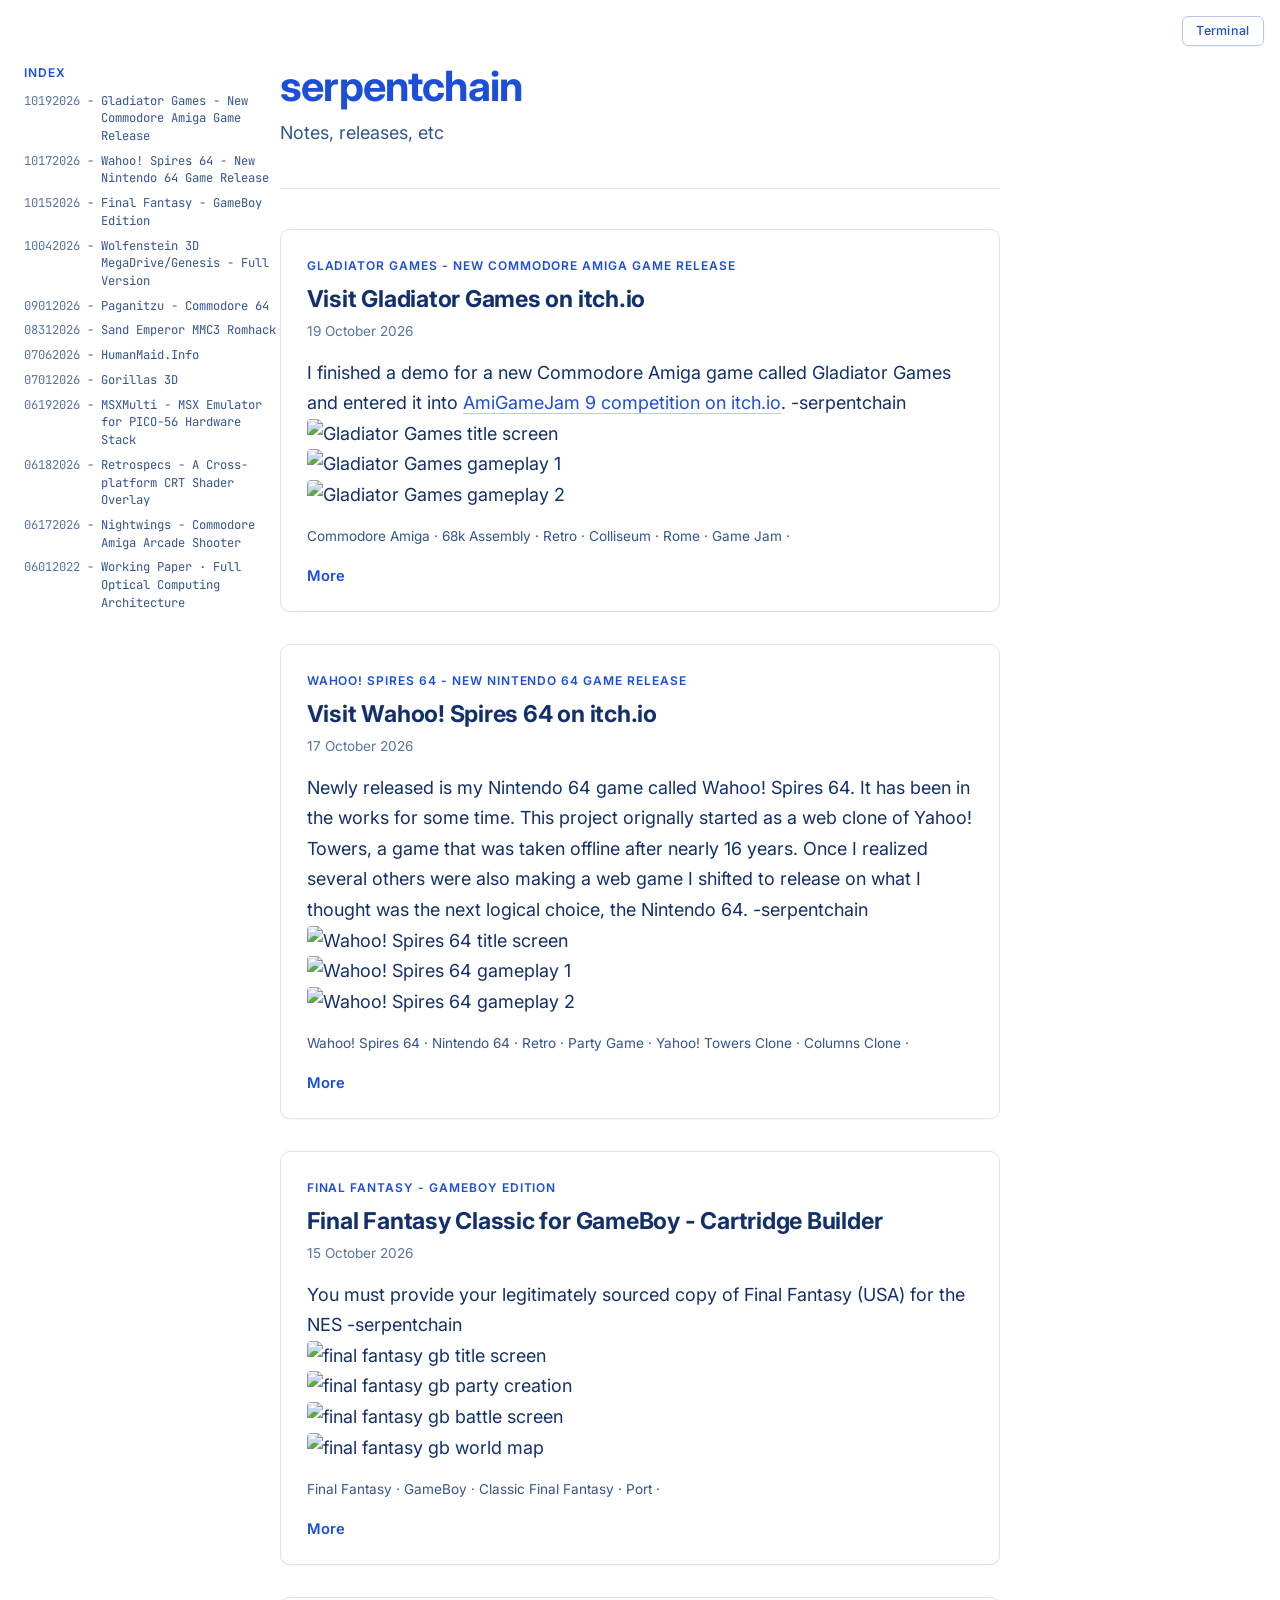
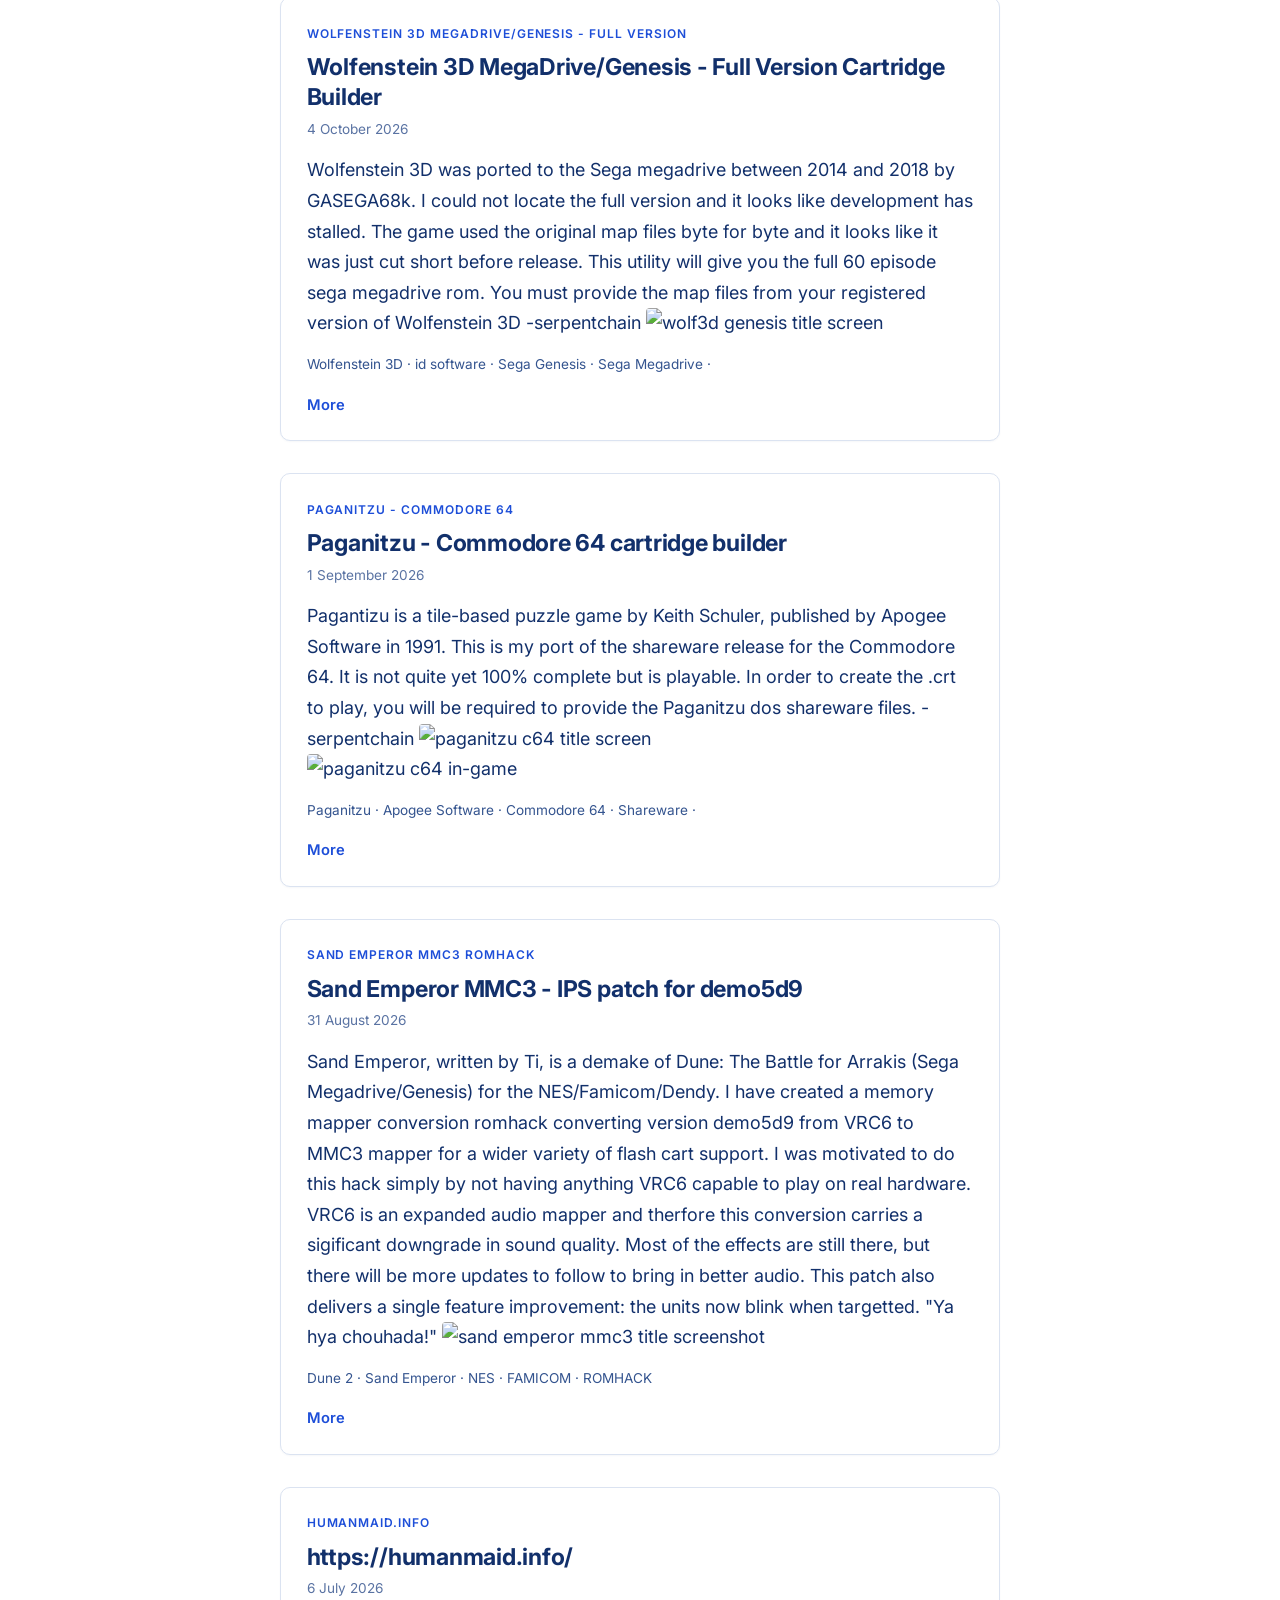
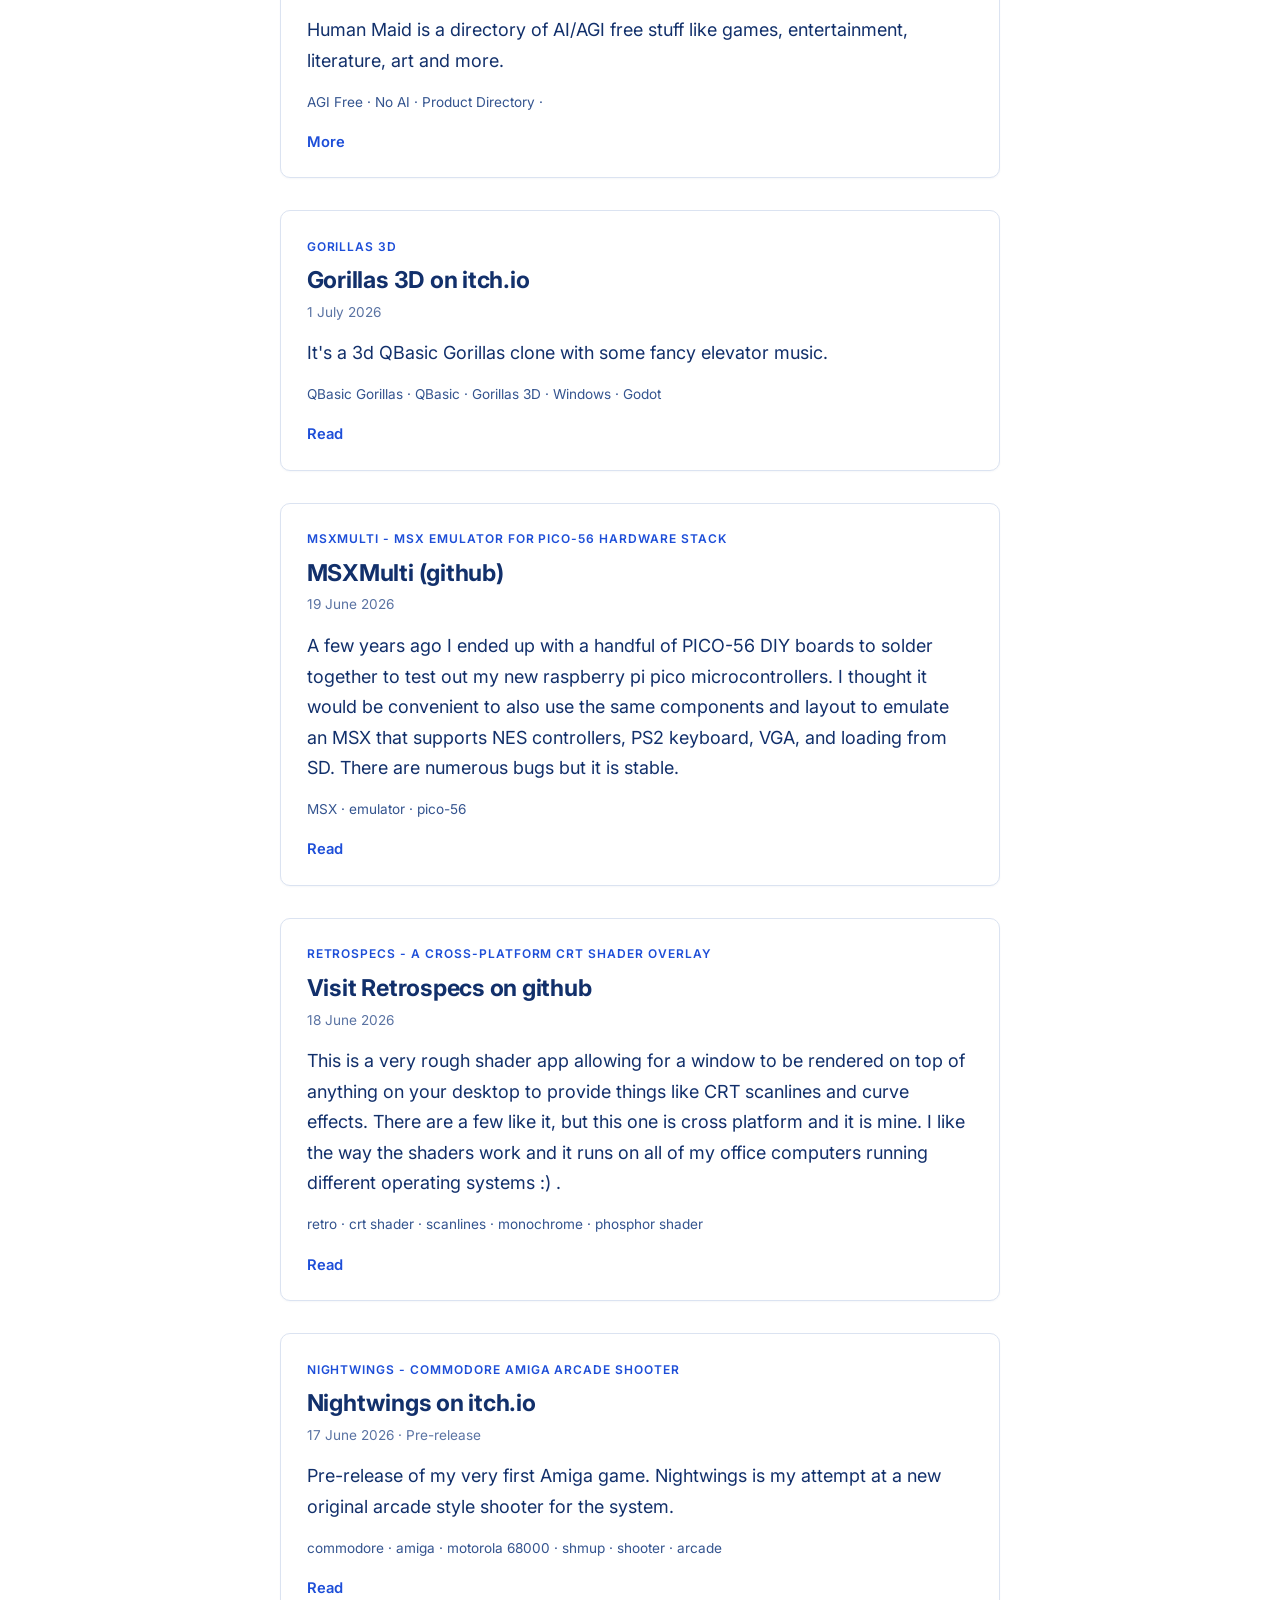
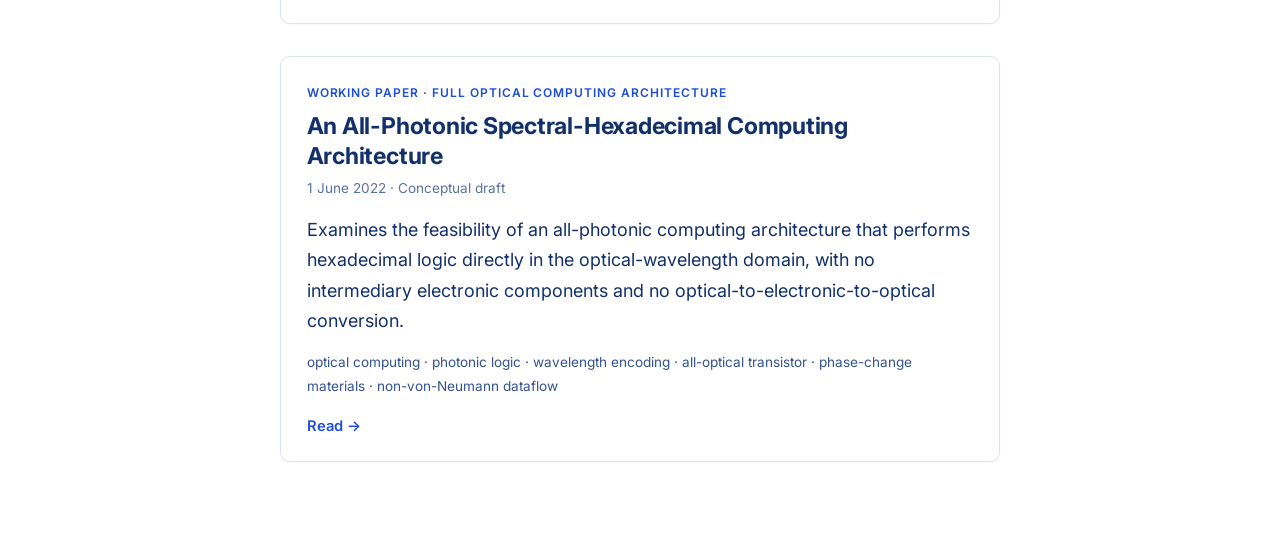
==== index.html @ ebe4ad36 "update css" ====
<!DOCTYPE html>
<html lang="en">

<head>
  <meta charset="utf-8" />
  <meta name="viewport" content="width=device-width, initial-scale=1" />
  <title>serpentchain — Adam Androulidakis</title>
  <meta name="description" content="Notes by Adam Androulidakis." />
  <link rel="preconnect" href="https://fonts.googleapis.com" />
  <link rel="preconnect" href="https://fonts.gstatic.com" crossorigin />
  <link
    href="https://fonts.googleapis.com/css2?family=VT323&family=Orbitron:wght@500;700;800&family=Inter:wght@400;500&family=JetBrains+Mono:wght@400;500&display=swap"
    rel="stylesheet" />
  <link rel="stylesheet" href="assets/base.css" />
  <link id="theme-style" rel="stylesheet" href="assets/simple.css" />
  <script>
    // Runs in <head> so a saved theme is in place before the page first paints.
    (function () {
      // The order the theme button cycles through; the first one is the default
      var THEMES = [
        { id: "simple", name: "Simple&Clean" },
        { id: "terminal", name: "Terminal" },
        { id: "cyberpunk", name: "Cyberpunk" },
        { id: "astronomy", name: "Astronomy" }
      ];
      var link = document.getElementById("theme-style");
      var current = 0;

      try {
        var saved = localStorage.getItem("site-theme");
        for (var i = 0; i < THEMES.length; i++) {
          if (THEMES[i].id === saved) current = i;
        }
      } catch (e) {}

      function apply(i) {
        var href = "assets/" + THEMES[i].id + ".css";
        current = i;
        if (link.getAttribute("href") !== href) link.setAttribute("href", href);
      }

      apply(current);

      document.addEventListener("DOMContentLoaded", function () {
        var btn = document.getElementById("theme-toggle");

        // The button names the theme it switches to
        function label() {
          var next = THEMES[(current + 1) % THEMES.length];
          btn.textContent = next.name;
          btn.setAttribute("aria-label", "Switch to " + next.name + " theme");
        }

        label();
        btn.addEventListener("click", function () {
          apply((current + 1) % THEMES.length);
          label();
          // Only saved on an explicit choice, so a change of default reaches everyone else
          try { localStorage.setItem("site-theme", THEMES[current].id); } catch (e) {}
        });
      });
    })();
  </script>
</head>

<body>
  <button id="theme-toggle" class="theme-toggle" type="button" aria-label="Switch to Terminal theme">Terminal</button>
  <button id="to-top" class="to-top" type="button" aria-label="Back to top" hidden>top</button>
  <main class="sheet">
    
    <!-- ===== Site header ===== -->
    <header class="site-header">
      <h1 class="site-title">serpentchain</h1>
      <p class="site-tagline">Notes, releases, etc</p>
    </header>

    <hr />


    <nav class="post-index" aria-label="Post index">
      <p class="post-index-title">Index</p>
      <ol id="post-index-list" class="post-index-list"></ol>
    </nav>

    <section class="posts">

 <article class="post">
        <p class="eyebrow">Gladiator Games - New Commodore Amiga Game Release</p>
        <h2 class="post-title">
          <a href="https://serpentchain.itch.io/gladiatorgames">Visit Gladiator Games on itch.io</a>
        </h2>
        <p class="post-meta">19 October 2026</p>
        <p class="post-summary">
	
         I finished a demo for a new Commodore Amiga game called Gladiator Games and entered it into <a href="https://itch.io/jam/amigamejam/entries">AmiGameJam 9 competition on itch.io</a>. 
		 -serpentchain 
	      </br>
        <img src="https://img.itch.zone/aW1hZ2UvNTE5MzQ4Ni8zMTEwOTE0OS5wbmc=/794x1000/tIY9rO.png" alt="Gladiator Games title screen" /> </br>
		<img src="https://img.itch.zone/aW1hZ2UvNTE5MzQ4Ni8zMTEwNzk5MC5wbmc=/794x1000/k%2BliIk.png" alt="Gladiator Games gameplay 1" /> </br> 
		<img src="https://img.itch.zone/aW1hZ2UvNTE5MzQ4Ni8zMTEwNzk4OS5wbmc=/794x1000/Opvlfj.png" alt="Gladiator Games gameplay 2" />  </br> 
        <p class="post-tags">
          Commodore Amiga · 68k Assembly · Retro · Colliseum · Rome · Game Jam ·    
        </p>
        <p class="post-readmore"><a href="https://serpentchain.itch.io/gladiatorgames">More</a></p>
      </article>
		
 <article class="post">
        <p class="eyebrow">Wahoo! Spires 64 - New Nintendo 64 Game Release</p>
        <h2 class="post-title">
          <a href="https://serpentchain.itch.io/wahoospires64">Visit Wahoo! Spires 64 on itch.io</a>
        </h2>
        <p class="post-meta">17 October 2026</p>
        <p class="post-summary">
	
         Newly released is my Nintendo 64 game called Wahoo! Spires 64. It has been in the works for some time. 
		 This project orignally started as a web clone of Yahoo! Towers, a game that was taken offline after nearly 16 years.  
		 Once I realized several others were also making a web game I shifted to release on what I thought was the next 
		 logical choice, the Nintendo 64. -serpentchain 
	      </br>
        <img src="https://img.itch.zone/aW1hZ2UvNTE2NjIxMy8zMDk2MjIwNy5wbmc=/347x500/pKbOeh.png" alt="Wahoo! Spires 64 title screen" /> </br>
		<img src="https://img.itch.zone/aW1hZ2UvNTE2NjIxMy8zMDk2MjE1OS5wbmc=/347x500/FDpICs.png" alt="Wahoo! Spires 64 gameplay 1" /> </br> 
		<img src="https://img.itch.zone/aW1hZ2UvNTE2NjIxMy8zMDk2MjE3NS5wbmc=/347x500/D2Bvzl.png" alt="Wahoo! Spires 64 gameplay 2" />  </br> 
        <p class="post-tags">
          Wahoo! Spires 64 · Nintendo 64 · Retro · Party Game · Yahoo! Towers Clone · Columns Clone ·    
        </p>
        <p class="post-readmore"><a href="https://serpentchain.itch.io/wahoospires64">More</a></p>
      </article>
		

 <article class="post">
        <p class="eyebrow">Final Fantasy - GameBoy Edition</p>
        <h2 class="post-title">
          <a href="https://serpentchain.itch.io/ffgb">Final Fantasy Classic for GameBoy - Cartridge Builder</a>
        </h2>
        <p class="post-meta">15 October 2026</p>
        <p class="post-summary">
	
         You must provide your legitimately sourced copy of Final Fantasy (USA) for the NES -serpentchain 
	      </br>
        <img src="https://img.itch.zone/aW1hZ2UvNTE2Mjg1OC8zMDkxMjU5NS5qcGc=/347x500/v7yPiZ.jpg" alt="final fantasy gb title screen" /> </br>
	<img src="https://img.itch.zone/aW1hZ2UvNTE2Mjg1OC8zMDkxMjYwMC5qcGc=/347x500/h93Hrg.jpg" alt="final fantasy gb party creation" /> </br> 
	<img src="https://img.itch.zone/aW1hZ2UvNTE2Mjg1OC8zMDkxMjYwNy5qcGc=/347x500/keivws.jpg" alt="final fantasy gb battle screen" />  </br> 
	<img src="https://img.itch.zone/aW1hZ2UvNTE2Mjg1OC8zMDkxMjYxMC5qcGc=/347x500/qG9ROu.jpg" alt="final fantasy gb world map" /> </br>
        <p class="post-tags">
          Final Fantasy · GameBoy · Classic Final Fantasy · Port ·     
        </p>
        <p class="post-readmore"><a href="https://serpentchain.itch.io/ffgb">More</a></p>
      </article>


 <article class="post">
        <p class="eyebrow">Wolfenstein 3D MegaDrive/Genesis - Full Version</p>
        <h2 class="post-title">
          <a href="https://serpentchain.io/gen/wolf3dgenfull.exe">Wolfenstein 3D MegaDrive/Genesis - Full Version Cartridge Builder</a>
        </h2>
        <p class="post-meta">4 October 2026</p>
        <p class="post-summary">
          Wolfenstein 3D was ported to the Sega megadrive between 2014 and 2018 by GASEGA68k. I could not locate the full version 
          and it looks like development has stalled. The game used the original map files byte for byte and it looks like it was just 
          cut short before release. This utility will give you the full 60 episode sega megadrive rom. You must provide the map files from
          your registered version of Wolfenstein 3D -serpentchain
        <img src="https://serpentchain.io/gen/wolf3dgen.jpg" alt="wolf3d genesis title screen" /> </br>
        <p class="post-tags">
          Wolfenstein 3D · id software · Sega Genesis · Sega Megadrive ·     
        </p>
        <p class="post-readmore"><a href="">More</a></p>
      </article>

      
 <article class="post">
        <p class="eyebrow">Paganitzu - Commodore 64</p>
        <h2 class="post-title">
          <a href="https://serpentchain.io/c64/PaganitzuCartridgeBuilder.exe">Paganitzu - Commodore 64 cartridge builder</a>
        </h2>
        <p class="post-meta">1 September 2026</p>
        <p class="post-summary">
          Pagantizu is a tile-based puzzle game by Keith Schuler, published by Apogee Software in 1991. This is my port
          of the shareware release for the Commodore 64. It is not quite yet 100% complete but is playable. In order
          to create the .crt to play, you will be required to provide the Paganitzu dos shareware files. -serpentchain
        <img src="https://serpentchain.io/c64/paga1.png" alt="paganitzu c64 title screen" /> </br>
        <img src="https://serpentchain.io/c64/paga2.png" alt="paganitzu c64 in-game" />
        <p class="post-tags">
          Paganitzu · Apogee Software · Commodore 64 · Shareware ·    
        </p>
        <p class="post-readmore"><a href="">More</a></p>
      </article>

      
      <article class="post">
        <p class="eyebrow">Sand Emperor MMC3 Romhack</p>
        <h2 class="post-title">
          <a href="https://serpentchain.io/nes/sand_emperor_mmc3.ips">Sand Emperor MMC3 - IPS patch for demo5d9</a>
        </h2>
        <p class="post-meta">31 August 2026</p>
        <p class="post-summary">
          Sand Emperor, written by Ti, is a demake of Dune: The Battle for Arrakis (Sega Megadrive/Genesis) for the
          NES/Famicom/Dendy. I have created a memory mapper conversion romhack converting version demo5d9 from VRC6 to
          MMC3 mapper for a wider variety of flash cart support. I was motivated to do this hack simply by not having anything 
          VRC6 capable to play on real hardware. VRC6 is an expanded audio mapper and therfore this conversion carries a 
          sigificant downgrade in sound quality. Most of the effects are still there, but there will be more
          updates to follow to bring in better audio.
          This patch also delivers a single feature improvement: the units now blink when targetted.

          "Ya hya chouhada!"
          
          <img src="https://serpentchain.io/nes/semmc3.png" alt="sand emperor mmc3 title screenshot" />
        <p class="post-tags">
          Dune 2 · Sand Emperor · NES · FAMICOM · ROMHACK   
        </p>
        <p class="post-readmore"><a href="">More</a></p>
      </article>

      <article class="post">
        <p class="eyebrow">HumanMaid.Info</p>
        <h2 class="post-title">
          <a href="https://humanmaid.info/">https://humanmaid.info/</a>
        </h2>
        <p class="post-meta">6 July 2026</p>
        <p class="post-summary">
          Human Maid is a directory of AI/AGI free stuff like games, entertainment, literature, art and more.
        </p>
        <p class="post-tags">
          AGI Free · No AI · Product Directory · 
        </p>
        <p class="post-readmore"><a href="https://humanmaid.info/">More</a></p>
      </article>


      
      <article class="post">
        <p class="eyebrow">Gorillas 3D</p>
        <h2 class="post-title">
          <a href="https://serpentchain.itch.io/gorillas3d">Gorillas 3D on itch.io</a>
        </h2>
        <p class="post-meta">1 July 2026</p>
        <p class="post-summary">
          It's a 3d QBasic Gorillas clone with some fancy elevator music.
        </p>
        <p class="post-tags">
          QBasic Gorillas · QBasic · Gorillas 3D · Windows · Godot
        </p>
        <p class="post-readmore"><a href="https://serpentchain.itch.io/gorillas3d">Read</a></p>
      </article>

       <article class="post">
        <p class="eyebrow">MSXMulti - MSX Emulator for PICO-56 Hardware Stack</p>
        <h2 class="post-title">
          <a href="https://github.com/adsorptionenthalpy/MSXMulti">MSXMulti (github)</a>
        </h2>
        <p class="post-meta">19 June 2026</p>
        <p class="post-summary">
          A few years ago I ended up with a handful of PICO-56 DIY boards to solder together to test out my 
          new raspberry pi pico microcontrollers. I thought it would be convenient to also use the same components and layout 
          to emulate an MSX that supports NES controllers, PS2 keyboard, VGA, and loading from SD. There are numerous bugs
          but it is stable.
        </p>
        <p class="post-tags">
          MSX · emulator · pico-56
        </p>
        <p class="post-readmore"><a href="https://github.com/adsorptionenthalpy/MSXMulti">Read</a></p>
      </article>

      <article class="post">
        <p class="eyebrow">Retrospecs - A Cross-platform CRT Shader Overlay</p>
        <h2 class="post-title">
          <a href="https://github.com/adsorptionenthalpy/retrospecs/releases">Visit Retrospecs on github</a>
        </h2>
        <p class="post-meta">18 June 2026</p>
        <p class="post-summary">
          This is a very rough shader app allowing for a window to be rendered on top
          of anything on your desktop to provide things like CRT scanlines and curve effects.
          There are a few like it, but this one is cross platform and it is mine. I like the way 
          the shaders work and it runs on all of my office computers running different operating systems :) .
        </p>
        <p class="post-tags">
          retro · crt shader · scanlines
          · monochrome · phosphor shader
        </p>
        <p class="post-readmore"><a href="https://github.com/adsorptionenthalpy/retrospecs/releases">Read</a></p>
      </article>

      <article class="post">
        <p class="eyebrow">Nightwings - Commodore Amiga Arcade Shooter </p>
        <h2 class="post-title">
          <a href="https://serpentchain.itch.io/nightwings">Nightwings on itch.io</a>
        </h2>
        <p class="post-meta">17 June 2026 · Pre-release</p>
        <p class="post-summary">
          Pre-release of my very first Amiga game. Nightwings is my attempt at a new original arcade style shooter for the system. 
          
        </p>
        <p class="post-tags">
          commodore · amiga · motorola 68000 · shmup
          · shooter · arcade
        </p>
        <p class="post-readmore"><a href="https://amigasm.com/#games">Read</a></p>
      </article>

      <!-- Post: research paper -->
      <article class="post">
        <p class="eyebrow">Working Paper · Full Optical Computing Architecture</p>
        <h2 class="post-title">
          <a href="pshc.html">An All-Photonic Spectral-Hexadecimal Computing Architecture</a>
        </h2>
        <p class="post-meta">1 June 2022 · Conceptual draft</p>
        <p class="post-summary">
          Examines the feasibility of an all-photonic computing architecture that performs
          hexadecimal logic directly in the optical-wavelength domain, with no intermediary
          electronic components and no optical-to-electronic-to-optical conversion.
        </p>
        <p class="post-tags">
          optical computing · photonic logic · wavelength encoding · all-optical transistor
          · phase-change materials · non-von-Neumann dataflow
        </p>
        <p class="post-readmore"><a href="pshc.html">Read →</a></p>
      </article>

    </section>

  </main>

  <script>
    (function () {
      var MONTHS = ["january", "february", "march", "april", "may", "june", "july",
        "august", "september", "october", "november", "december"];
      var list = document.getElementById("post-index-list");
      var posts = document.querySelectorAll(".posts .post");

      function clean(text) {
        return text.replace(/\s+/g, " ").trim();
      }

      function pad(n) {
        return (n < 10 ? "0" : "") + n;
      }

      function toMMDDYYYY(text) {
        var m = /(\d{1,2})\s+([A-Za-z]+)\s+(\d{4})/.exec(text);
        var month = m ? MONTHS.indexOf(m[2].toLowerCase()) + 1 : 0;
        return month ? pad(month) + pad(+m[1]) + m[3] : "";
      }

      function uniqueId(name) {
        var base = "post-" + (name.toLowerCase().replace(/[^a-z0-9]+/g, "-").replace(/^-+|-+$/g, "") || "item");
        var id = base;
        for (var n = 2; document.getElementById(id); n++) id = base + "-" + n;
        return id;
      }

      Array.prototype.forEach.call(posts, function (post) {
        var eyebrow = post.querySelector(".eyebrow") || post.querySelector(".post-title");
        var meta = post.querySelector(".post-meta");
        var name = eyebrow ? clean(eyebrow.textContent) : "";
        var date = meta ? toMMDDYYYY(meta.textContent) : "";
        if (!name) return;
        if (!post.id) post.id = uniqueId(name);

        var a = document.createElement("a");
        a.href = "#" + post.id;
        if (date) {
          var span = document.createElement("span");
          span.className = "post-index-date";
          span.textContent = date;
          a.appendChild(span);
          a.appendChild(document.createTextNode(" - "));
        }
        a.appendChild(document.createTextNode(name));

        var li = document.createElement("li");
        li.appendChild(a);
        list.appendChild(li);
      });
    })();

    (function () {
      var btn = document.getElementById("to-top");

      function update() {
        btn.hidden = window.scrollY <= 300;
      }

      window.addEventListener("scroll", update, { passive: true });
      update();

      btn.addEventListener("click", function () {
        window.scrollTo(0, 0);
      });
    })();

    // Picture zoom: a click/tap (or Enter) on a post picture grows it from where
    // it sits to fill the screen; click, Escape or scrolling shrinks it back.
    (function () {
      var posts = document.querySelector(".posts");
      var reduceMotion = window.matchMedia("(prefers-reduced-motion: reduce)");
      var zoomed = null;

      function zoomable(el) {
        return el.tagName === "IMG" && !el.closest("a") && el.naturalWidth > 0;
      }

      // Transform that makes an element laid out at `to` appear at `from`
      function flip(from, to) {
        return "translate(" + (from.left - to.left) + "px, " + (from.top - to.top) + "px) " +
          "scale(" + from.width / to.width + ", " + from.height / to.height + ")";
      }

      function open(thumb, byKeyboard) {
        var backdrop = document.createElement("div");
        var img = document.createElement("img");
        backdrop.className = "zoom-backdrop";
        img.className = "zoom-img";
        img.src = thumb.currentSrc || thumb.src;
        img.alt = thumb.alt;
        img.style.setProperty("--ar", thumb.naturalWidth / thumb.naturalHeight);
        backdrop.addEventListener("click", close);
        img.addEventListener("click", close);
        document.body.appendChild(backdrop);
        document.body.appendChild(img);

        // Start exactly over the thumbnail, then animate to the centred size
        img.style.transition = "none";
        img.style.transform = flip(thumb.getBoundingClientRect(), img.getBoundingClientRect());
        img.getBoundingClientRect();
        img.style.transition = "";
        img.style.transform = "";
        backdrop.classList.add("is-open");
        thumb.style.visibility = "hidden";

        zoomed = { thumb: thumb, img: img, backdrop: backdrop, scrollY: window.scrollY, byKeyboard: byKeyboard };
      }

      function close() {
        if (!zoomed) return;
        var z = zoomed;
        zoomed = null;

        // Shrink back onto wherever the thumbnail is now
        z.img.style.transition = "none";
        z.img.style.transform = "";
        var to = z.img.getBoundingClientRect();
        z.img.style.transition = "";
        z.img.style.transform = flip(z.thumb.getBoundingClientRect(), to);
        z.backdrop.classList.remove("is-open");

        setTimeout(function () {
          z.img.remove();
          z.backdrop.remove();
          z.thumb.style.visibility = "";
          if (z.byKeyboard) z.thumb.focus({ preventScroll: true });
        }, reduceMotion.matches ? 0 : 320);
      }

      Array.prototype.forEach.call(posts.querySelectorAll("img"), function (img) {
        if (!img.closest("a")) img.tabIndex = 0;
      });

      posts.addEventListener("click", function (e) {
        if (zoomable(e.target)) open(e.target, false);
      });

      posts.addEventListener("keydown", function (e) {
        if ((e.key === "Enter" || e.key === " ") && zoomable(e.target)) {
          e.preventDefault();
          open(e.target, true);
        }
      });

      document.addEventListener("keydown", function (e) {
        if (e.key === "Escape") close();
      });

      window.addEventListener("scroll", function () {
        if (zoomed && Math.abs(window.scrollY - zoomed.scrollY) > 40) close();
      }, { passive: true });
    })();
  </script>
</body>

</html>
---- assets/base.css ----
* {
  box-sizing: border-box;
}

html {
  -webkit-text-size-adjust: 100%;
}

@media (prefers-reduced-motion: no-preference) {
  html {
    scroll-behavior: smooth;
  }
}

img {
  max-width: 80%;
  max-height: 80%;
}

.portrait {
  height: 693px;
  width: 699px;
}

/* ===== Theme toggle + back-to-top buttons ===== */
.theme-toggle,
.to-top {
  position: fixed;
  top: 1rem;
  right: 1rem;
  z-index: 20;
  cursor: pointer;
}

/* Shown by script once the page is scrolled down */
.to-top {
  top: auto;
  bottom: 1rem;
}

/* ===== Posts ===== */
.post {
  scroll-margin-top: 1.5rem;
}

/* ===== Post index ===== */
.post-index-list {
  list-style: none;
  margin: 0;
  padding: 0;
}

/* Hanging indent so wrapped names line up after "MMDDYYYY - "
   (needs a monospace font on the index) */
.post-index-list a {
  display: block;
  padding-left: 11ch;
  text-indent: -11ch;
  border-bottom: none;
}

/* Wide screens: pin the index to the left and keep the posts clear of it */
@media (min-width: 64rem) {
  .post-index {
    position: fixed;
    top: var(--index-top, 4rem);
    left: 1.5rem;
    z-index: 2;
    width: 16rem;
    max-height: calc(100vh - var(--index-top, 4rem) - 1.5rem);
    overflow-y: auto;
    margin: 0;
  }

  .sheet {
    margin-left: max(19rem, calc((100% - var(--max)) / 2));
  }
}

/* ===== Picture zoom ===== */
.posts img {
  cursor: zoom-in;
}

.posts a img {
  cursor: pointer;
}

.zoom-backdrop {
  position: fixed;
  inset: 0;
  z-index: 30;
  background: var(--zoom-backdrop, rgba(0, 0, 0, 0.9));
  opacity: 0;
  transition: opacity 0.3s ease;
  cursor: zoom-out;
}

.zoom-backdrop.is-open {
  opacity: 1;
}

/* Sized to fit the viewport (upscaling small thumbnails), centred by
   inset + auto margins. Script sets --ar to the picture's aspect ratio. */
.zoom-img {
  position: fixed;
  inset: 0;
  z-index: 31;
  margin: auto;
  width: min(100vw - 2rem, (100vh - 2rem) * var(--ar));
  height: min(100vh - 2rem, (100vw - 2rem) / var(--ar));
  width: min(100vw - 2rem, (100dvh - 2rem) * var(--ar));
  height: min(100dvh - 2rem, (100vw - 2rem) / var(--ar));
  max-width: none;
  max-height: none;
  transform-origin: 0 0;
  transition: transform 0.3s ease;
  cursor: zoom-out;
}

@media (prefers-reduced-motion: reduce) {
  .zoom-backdrop,
  .zoom-img {
    transition: none;
  }
}
---- assets/simple.css ----
:root {
  --bg: #ffffff;
  --ink: #12306b;
  --blue: #1d4ed8;
  --blue-deep: #1e3a8a;
  --muted: #34548f;
  --faint: #5a73a3;
  --rule: #dbe3f1;
  --rule-strong: #b6c7ea;
  --tint: #f5f8fe;
  --max: 48rem;
  --index-top: 4rem;
  --zoom-backdrop: rgba(255, 255, 255, 0.94);
}

.theme-toggle,
.to-top {
  font-family: "Inter", -apple-system, BlinkMacSystemFont, "Segoe UI", sans-serif;
  font-size: 0.78rem;
  font-weight: 500;
  letter-spacing: 0.02em;
  color: var(--blue);
  background: var(--bg);
  border: 1px solid var(--rule-strong);
  border-radius: 6px;
  padding: 0.4rem 0.85rem;
  box-shadow: 0 1px 2px rgba(18, 48, 107, 0.06);
  transition: color 0.15s ease, background 0.15s ease, border-color 0.15s ease;
}

.theme-toggle:hover,
.to-top:hover {
  color: #fff;
  background: var(--blue);
  border-color: var(--blue);
}

body {
  margin: 0;
  color: var(--ink);
  font-family: "Inter", -apple-system, BlinkMacSystemFont, "Segoe UI", sans-serif;
  font-size: 18px;
  line-height: 1.7;
  background: var(--bg);
  min-height: 100vh;
}

a {
  color: var(--blue);
  text-decoration: none;
  border-bottom: 1px solid rgba(29, 78, 216, 0.3);
  transition: color 0.15s ease, border-color 0.15s ease;
}

a:hover {
  color: var(--blue-deep);
  border-bottom-color: var(--blue-deep);
}

.sheet {
  max-width: var(--max);
  margin: 0 auto;
  padding: 4rem 1.5rem 6rem;
}

hr {
  border: 0;
  height: 0;
  margin: 2.5rem 0;
  border-top: 1px solid var(--rule);
}

/* ===== Site header ===== */
.site-header {
  text-align: left;
}

.site-title {
  font-size: 2.6rem;
  line-height: 1.1;
  margin: 0 0 0.5rem;
  letter-spacing: -0.02em;
  font-weight: 700;
  color: var(--blue);
}

.site-tagline {
  margin: 0 0 0.5rem;
  color: var(--muted);
}

.meta {
  margin: 0;
  font-size: 0.85rem;
  color: var(--faint);
}

/* ===== Posts ===== */
.posts {
  display: flex;
  flex-direction: column;
  gap: 2rem;
}

.post {
  position: relative;
  padding: 1.6rem 1.6rem 1.4rem;
  background: var(--bg);
  border: 1px solid var(--rule);
  border-radius: 10px;
  box-shadow: 0 1px 2px rgba(18, 48, 107, 0.04);
  transition: border-color 0.2s ease, box-shadow 0.2s ease;
}

.post:hover {
  border-color: var(--rule-strong);
  box-shadow: 0 6px 20px -10px rgba(29, 78, 216, 0.25);
}

.post:target {
  border-color: var(--blue);
}

.eyebrow {
  margin: 0 0 0.5rem;
  font-size: 0.75rem;
  font-weight: 600;
  letter-spacing: 0.08em;
  text-transform: uppercase;
  color: var(--blue);
}

.post-title {
  font-size: 1.45rem;
  line-height: 1.3;
  margin: 0 0 0.35rem;
  font-weight: 700;
  letter-spacing: -0.01em;
}

.post-title a {
  color: var(--ink);
  border-bottom: none;
}

.post-title a:hover {
  color: var(--blue);
}

.post-meta {
  margin: 0 0 0.9rem;
  font-size: 0.85rem;
  color: var(--faint);
}

.post-summary {
  margin: 0 0 0.9rem;
  color: var(--ink);
}

.post-summary img {
  border-radius: 4px;
}

.post-tags {
  margin: 0 0 1rem;
  font-size: 0.85rem;
  color: var(--muted);
}

.post-readmore {
  margin: 0;
  font-size: 0.92rem;
  font-weight: 600;
}

.post-readmore a {
  border-bottom: none;
}

.post-readmore a:hover {
  border-bottom: 1px solid var(--blue-deep);
}

/* ===== Post index ===== */
.post-index {
  margin: 0 0 2.5rem;
  font-family: "JetBrains Mono", "Consolas", monospace;
  font-size: 0.76rem;
  line-height: 1.45;
}

.post-index-title {
  margin: 0 0 0.7rem;
  font-family: "Inter", -apple-system, BlinkMacSystemFont, "Segoe UI", sans-serif;
  font-size: 0.75rem;
  font-weight: 600;
  letter-spacing: 0.08em;
  text-transform: uppercase;
  color: var(--blue);
}

.post-index-list li {
  margin: 0 0 0.45rem;
}

.post-index-list a {
  color: var(--muted);
}

.post-index-list a:hover {
  color: var(--blue);
}

.post-index-date {
  color: var(--faint);
}

/* ===== Picture zoom ===== */
.zoom-img {
  border-radius: 4px;
  box-shadow: 0 20px 60px -20px rgba(18, 48, 107, 0.45);
}

/* ===== Responsive ===== */
@media (max-width: 36rem) {
  .sheet {
    padding: 2.5rem 1.2rem 4rem;
  }

  .site-title {
    font-size: 2.1rem;
  }

  .post {
    padding: 1.3rem 1.2rem 1.1rem;
  }

  .post-title {
    font-size: 1.25rem;
  }
}
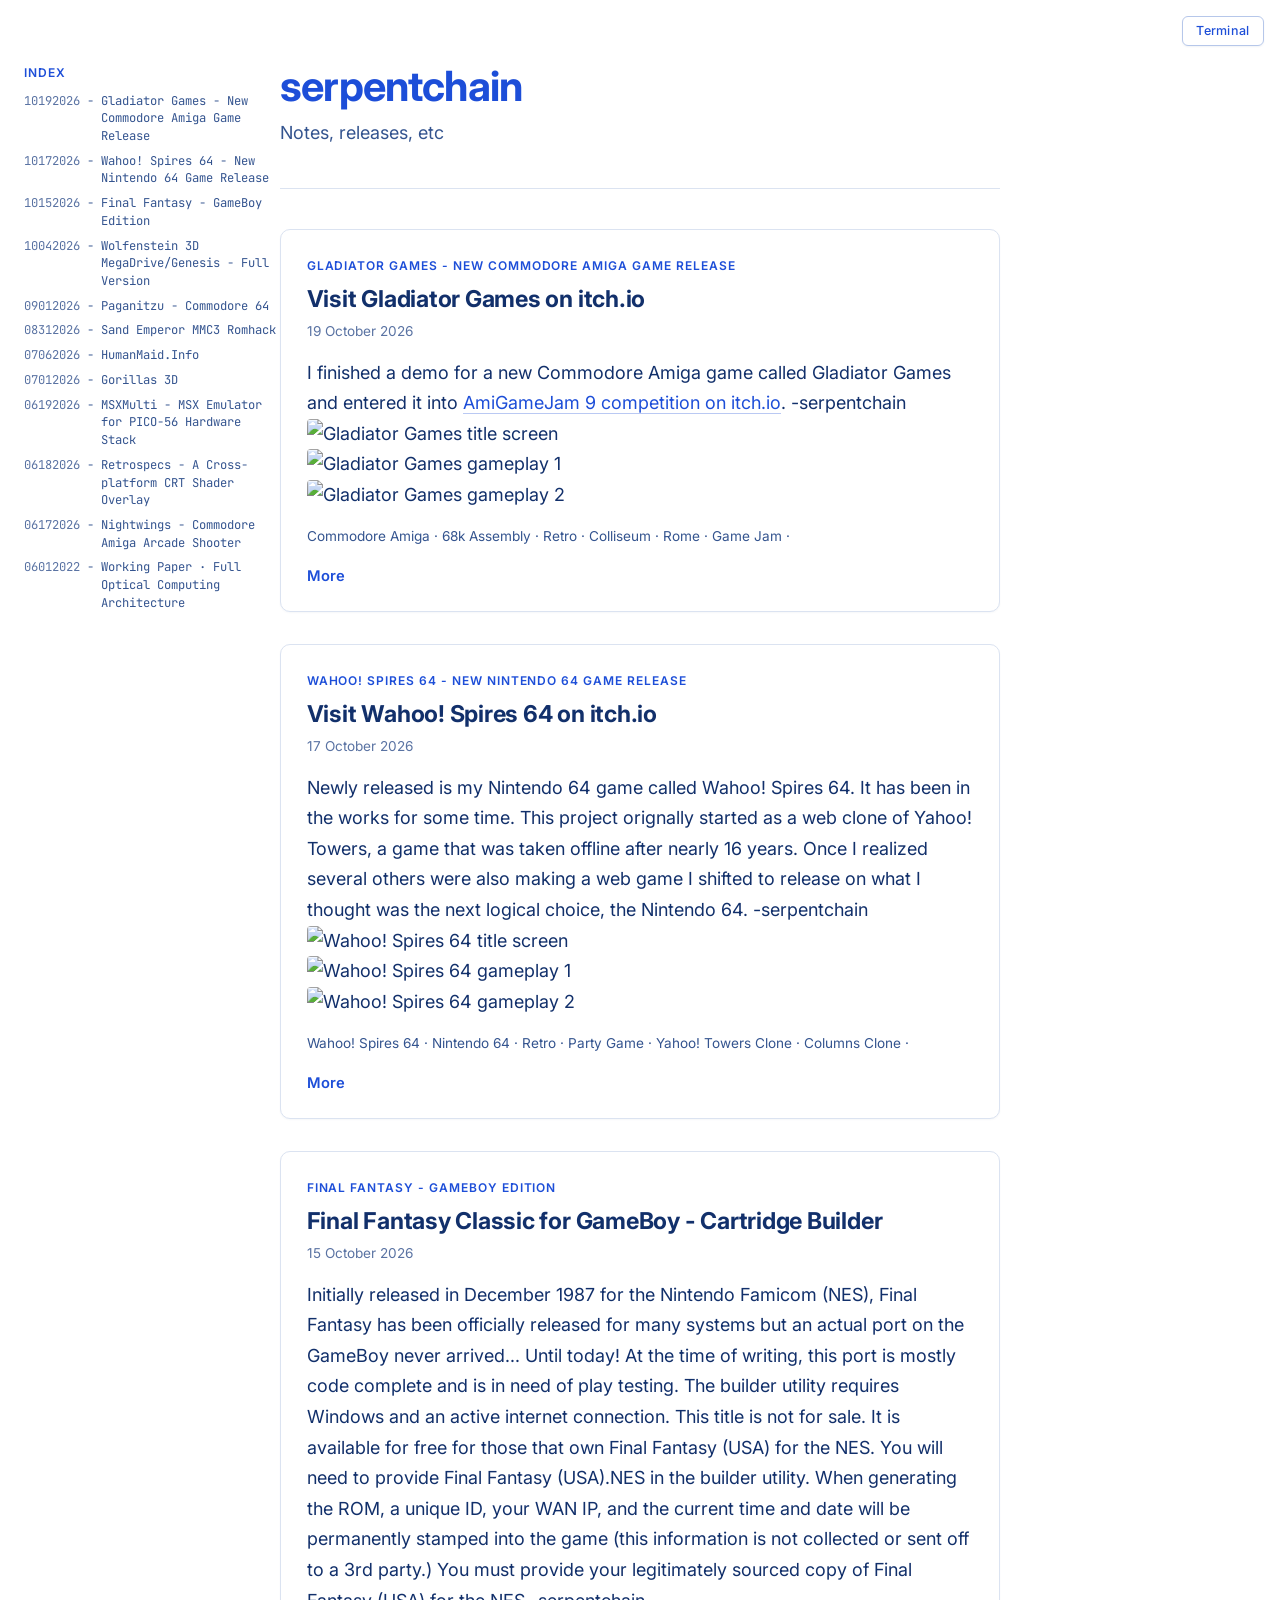
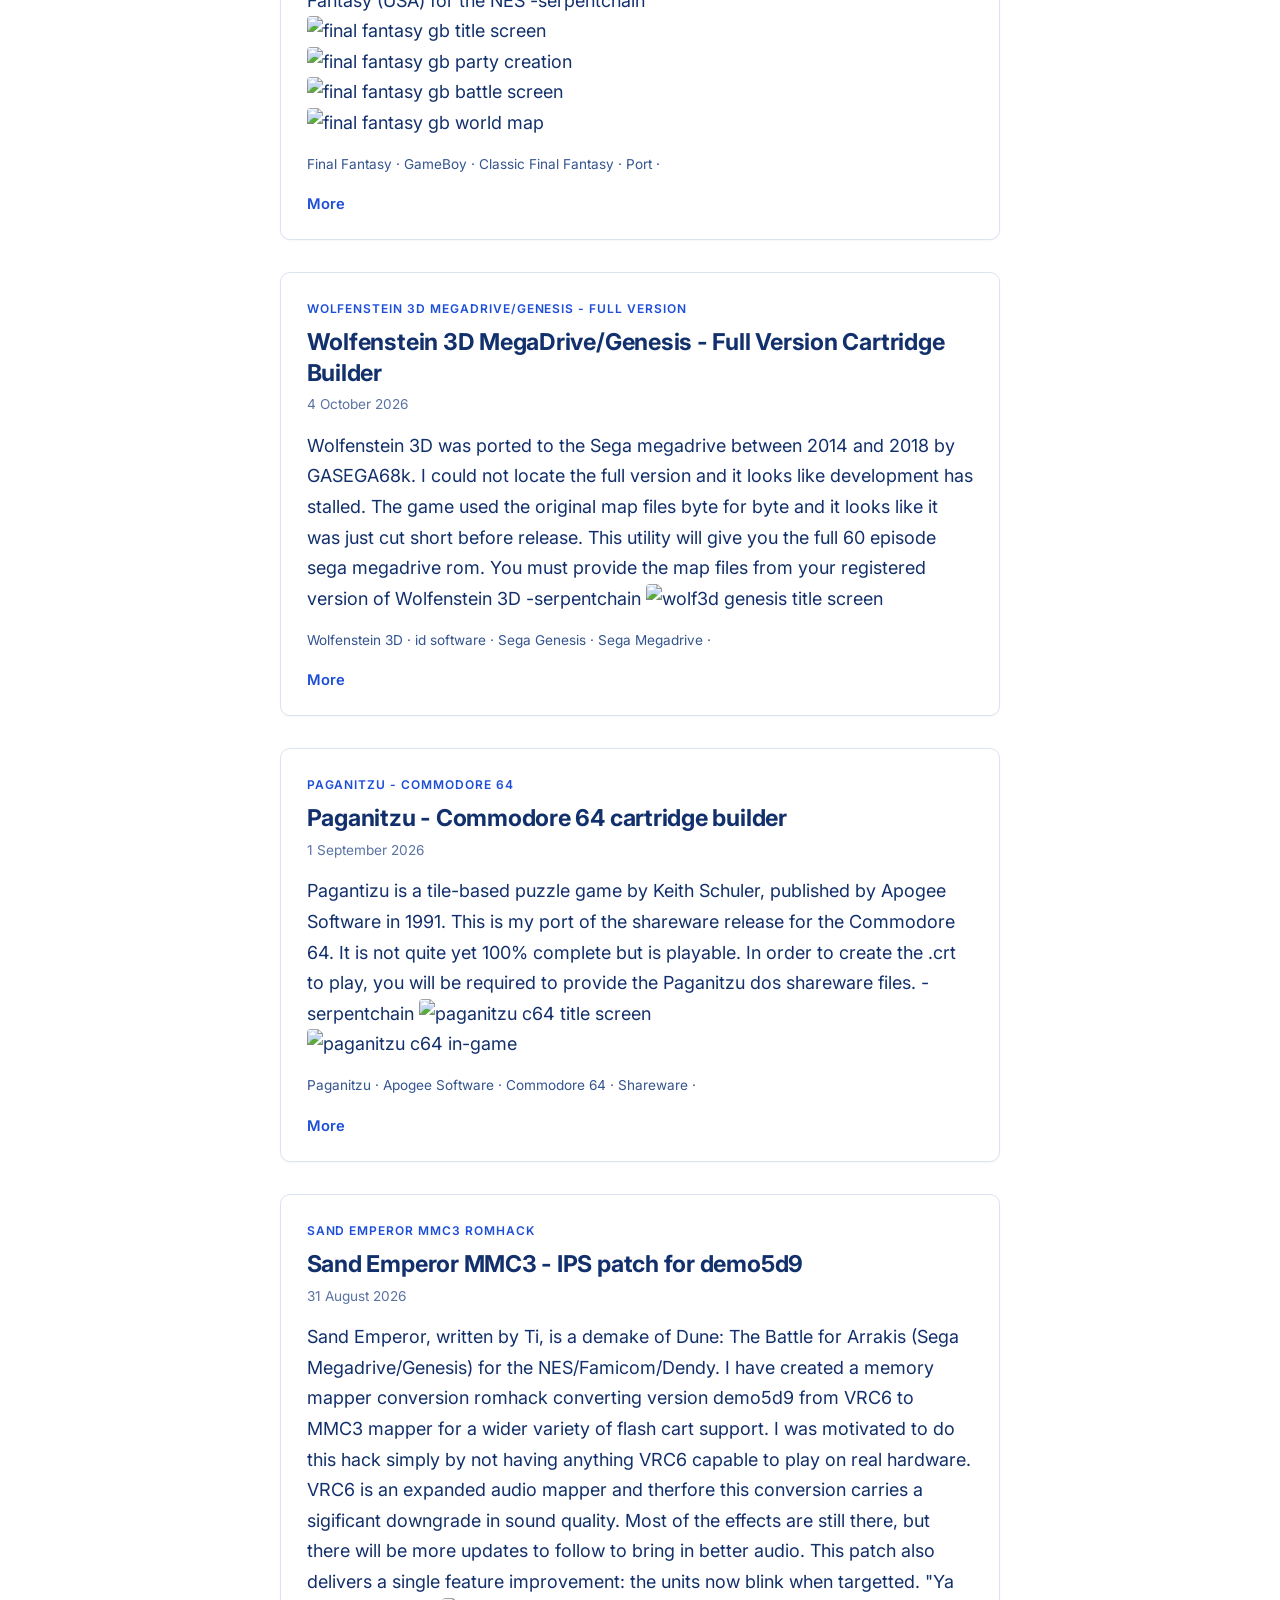
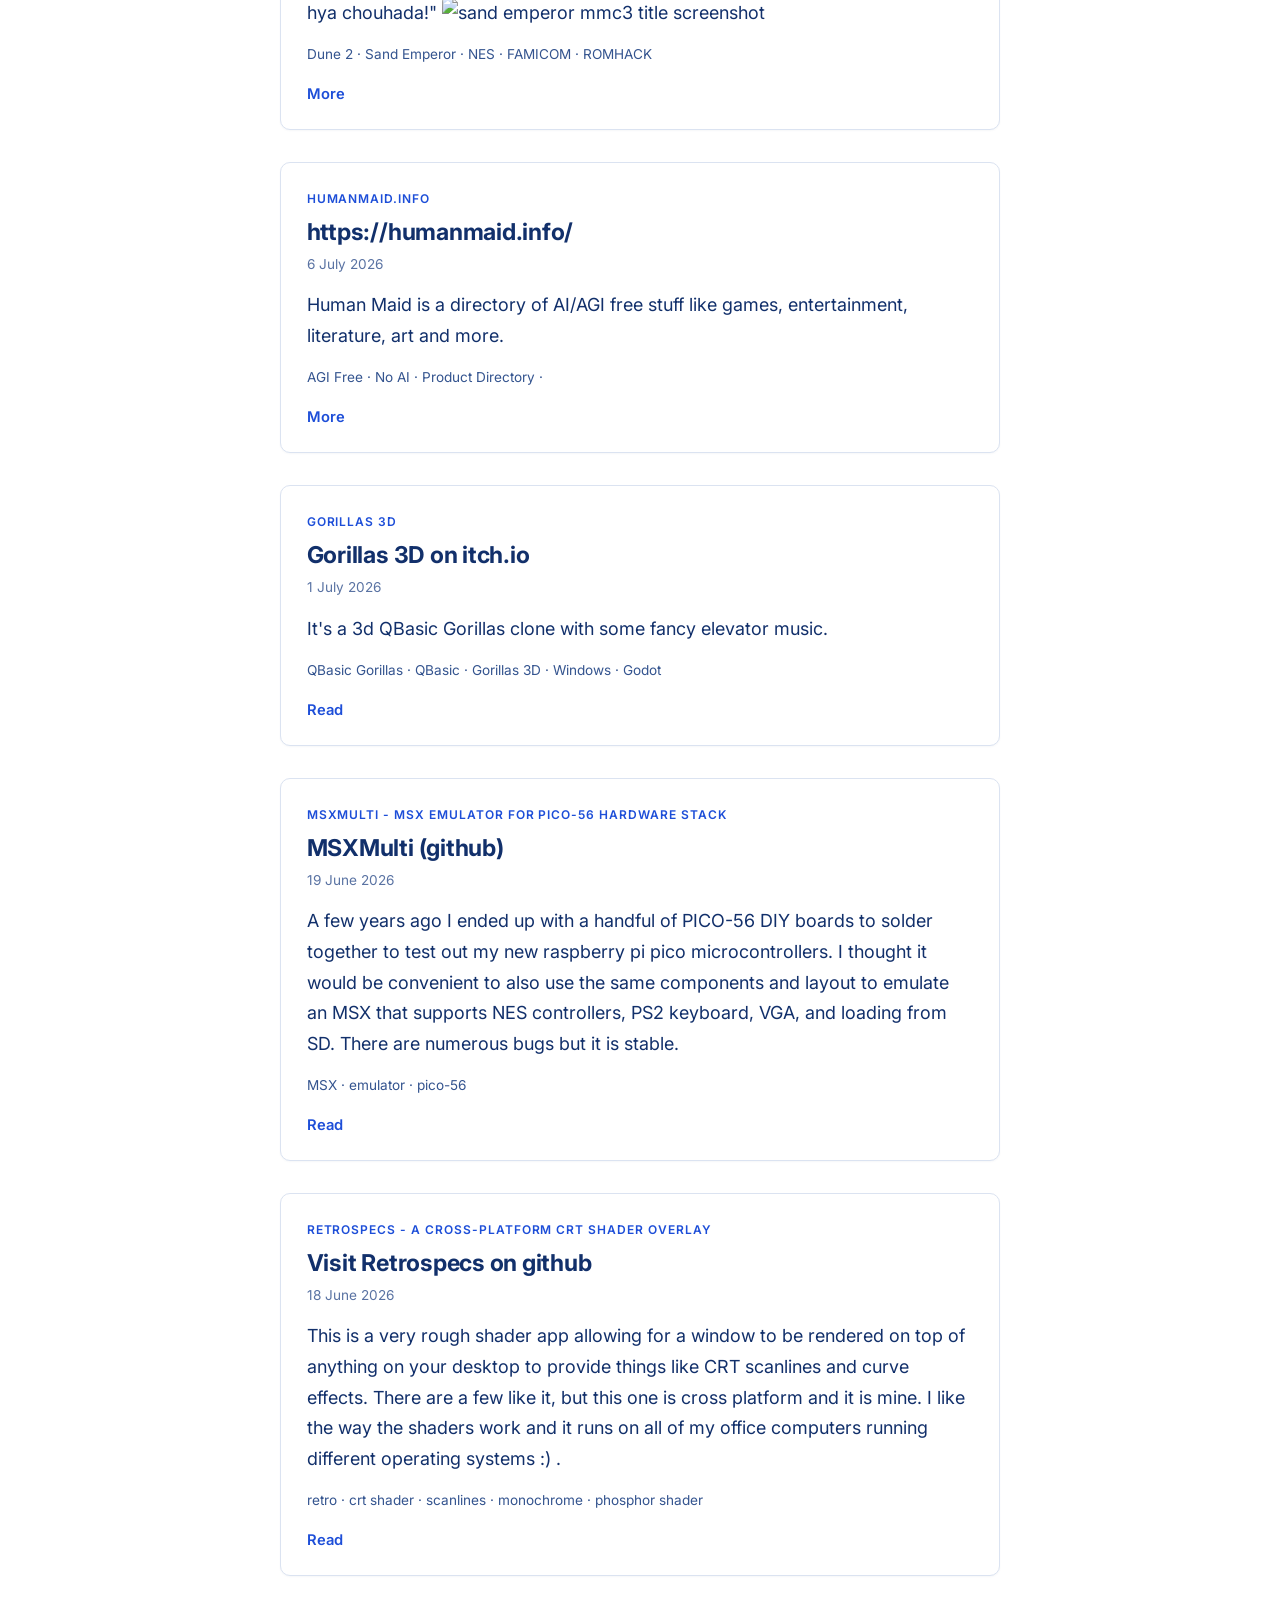
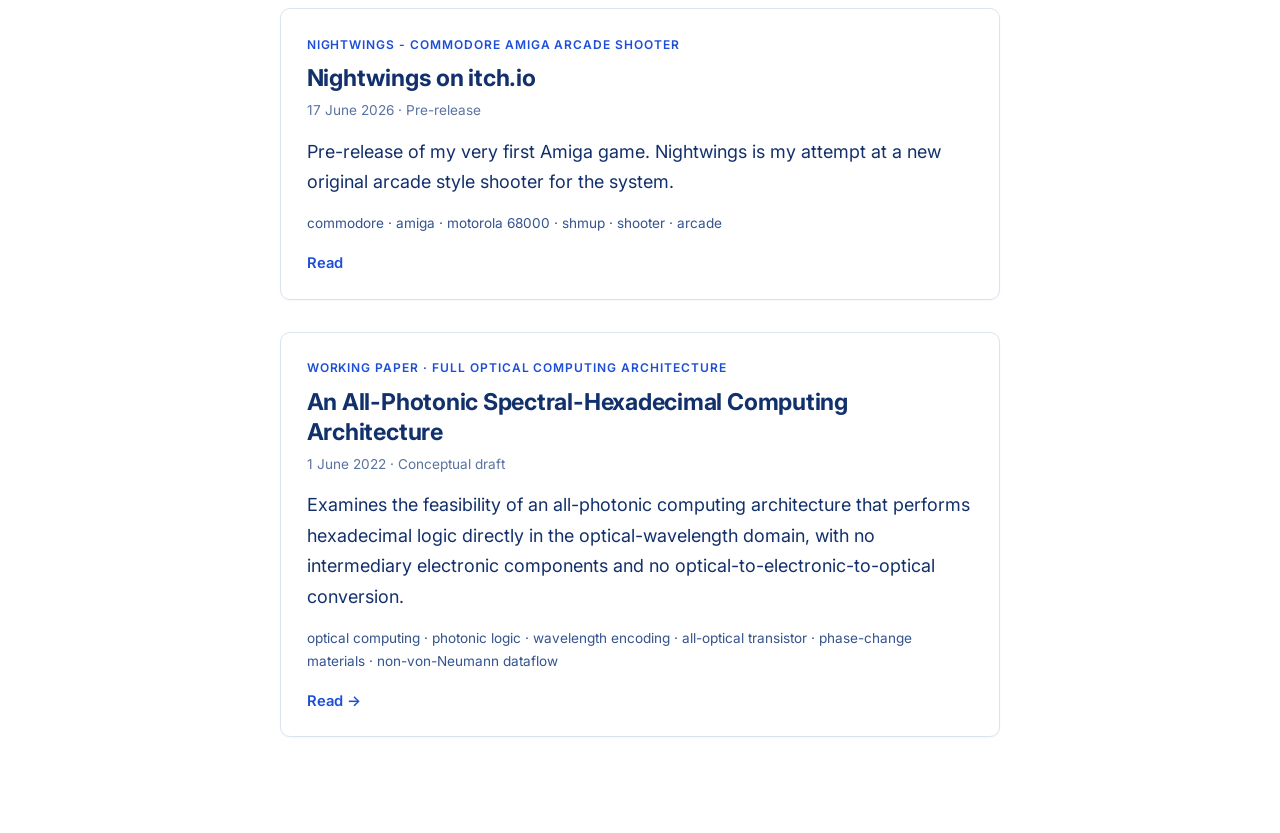
==== commit c34f3e62: "Update index.html" ====
--- a/index.html
+++ b/index.html
@@ -134,8 +134,15 @@
         </h2>
         <p class="post-meta">15 October 2026</p>
         <p class="post-summary">
-	
-         You must provide your legitimately sourced copy of Final Fantasy (USA) for the NES -serpentchain 
+		Initially released in December 1987 for the Nintendo Famicom (NES), Final Fantasy has been officially released for many systems but an actual port on the GameBoy never arrived... Until today!
+
+		At the time of writing, this port is mostly code complete and is in need of play testing. 
+
+		The builder utility requires Windows and an active internet connection.
+		This title is not for sale. It is available for free for those that own Final Fantasy (USA) for the NES. You will need to provide Final Fantasy (USA).NES in the builder utility. 
+
+		When generating the ROM, a unique ID, your WAN IP, and the current time and date will be permanently stamped into the game (this information is not collected or sent off to a 3rd party.)
+        You must provide your legitimately sourced copy of Final Fantasy (USA) for the NES -serpentchain 
 	      </br>
         <img src="https://img.itch.zone/aW1hZ2UvNTE2Mjg1OC8zMDkxMjU5NS5qcGc=/347x500/v7yPiZ.jpg" alt="final fantasy gb title screen" /> </br>
 	<img src="https://img.itch.zone/aW1hZ2UvNTE2Mjg1OC8zMDkxMjYwMC5qcGc=/347x500/h93Hrg.jpg" alt="final fantasy gb party creation" /> </br> 
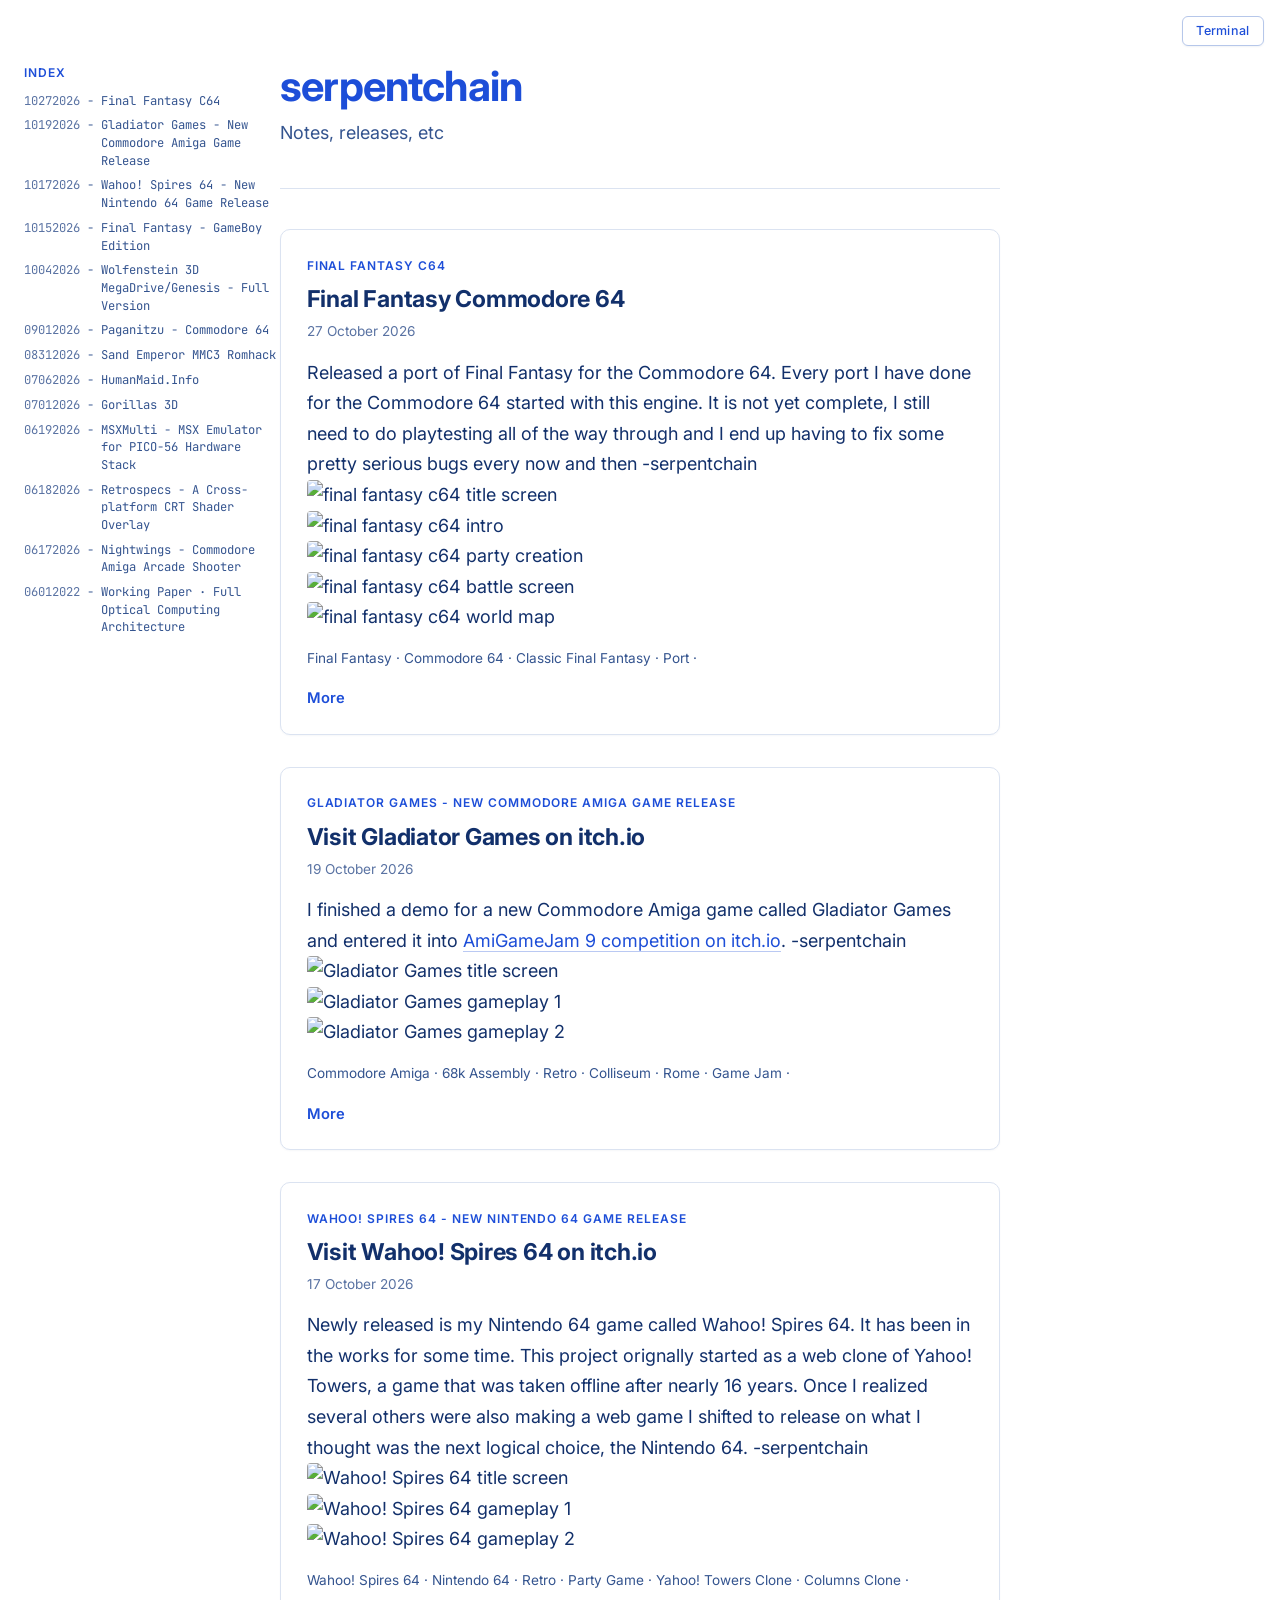
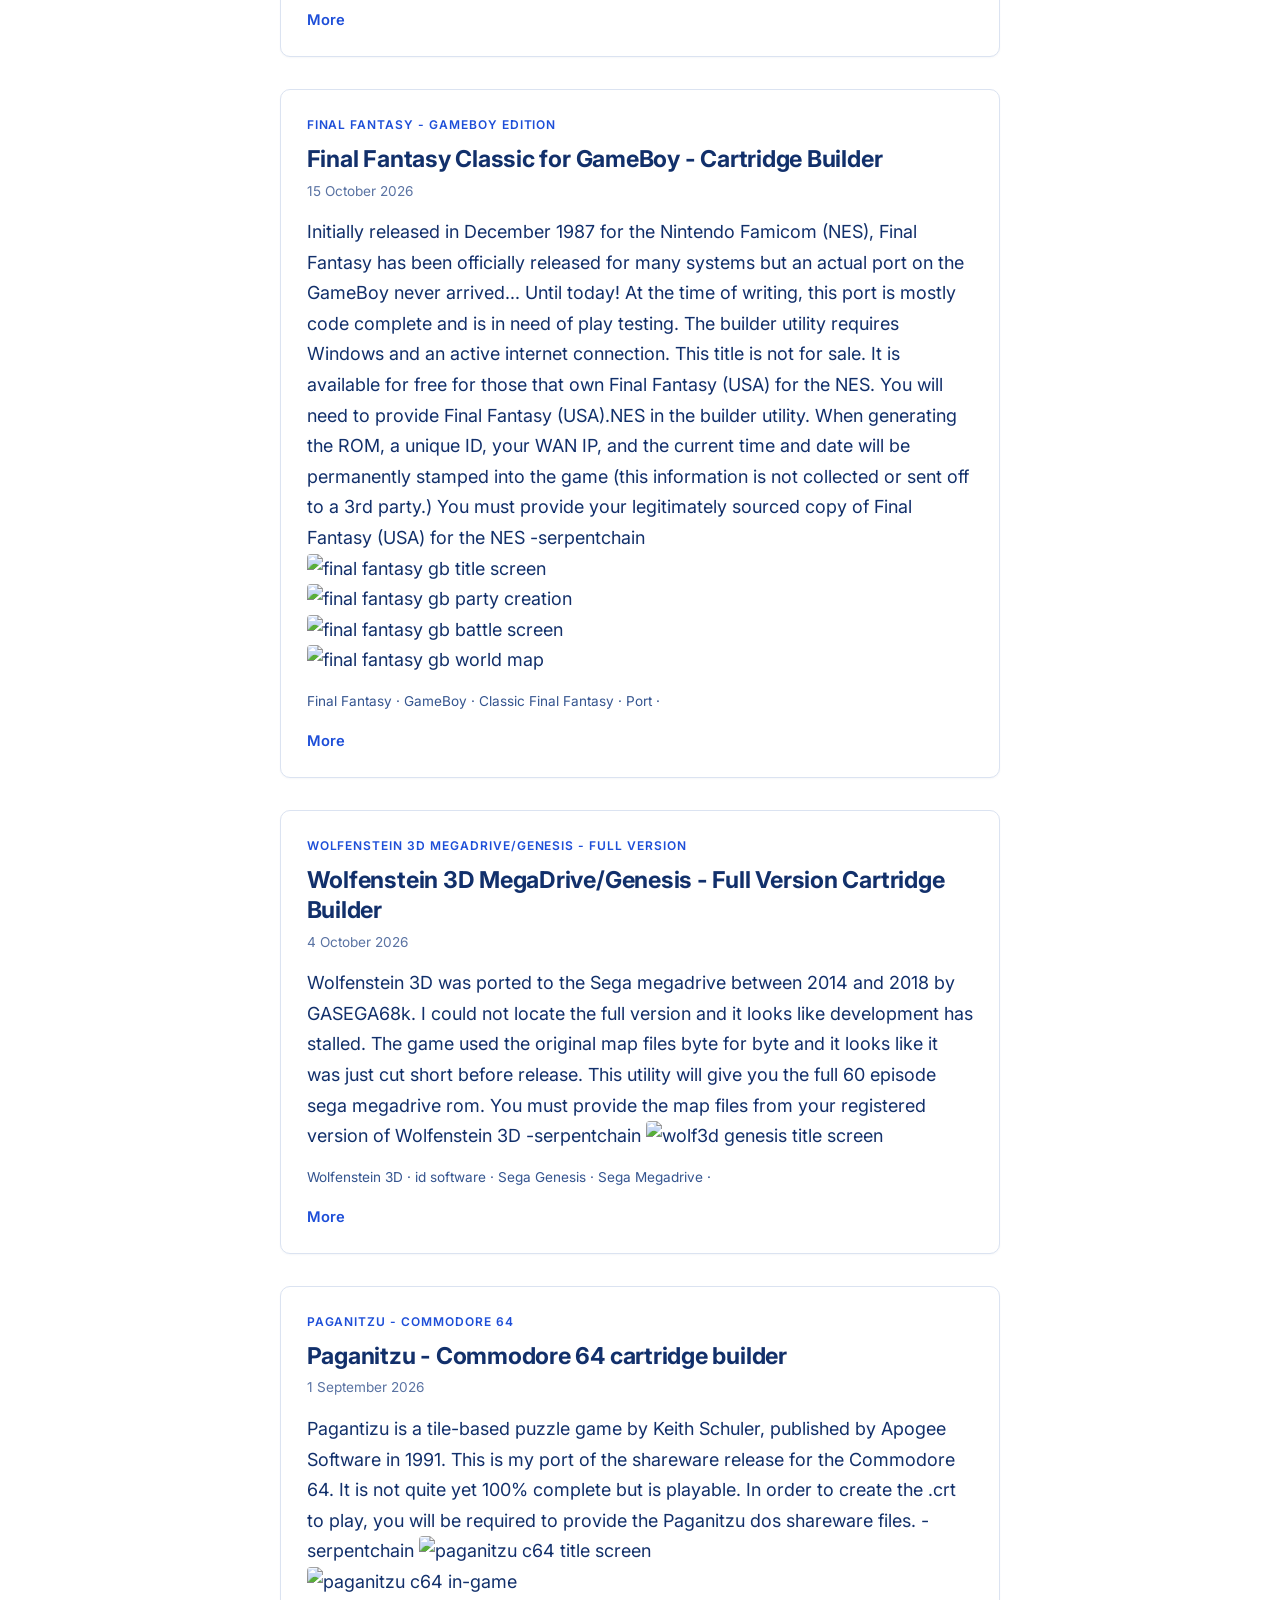
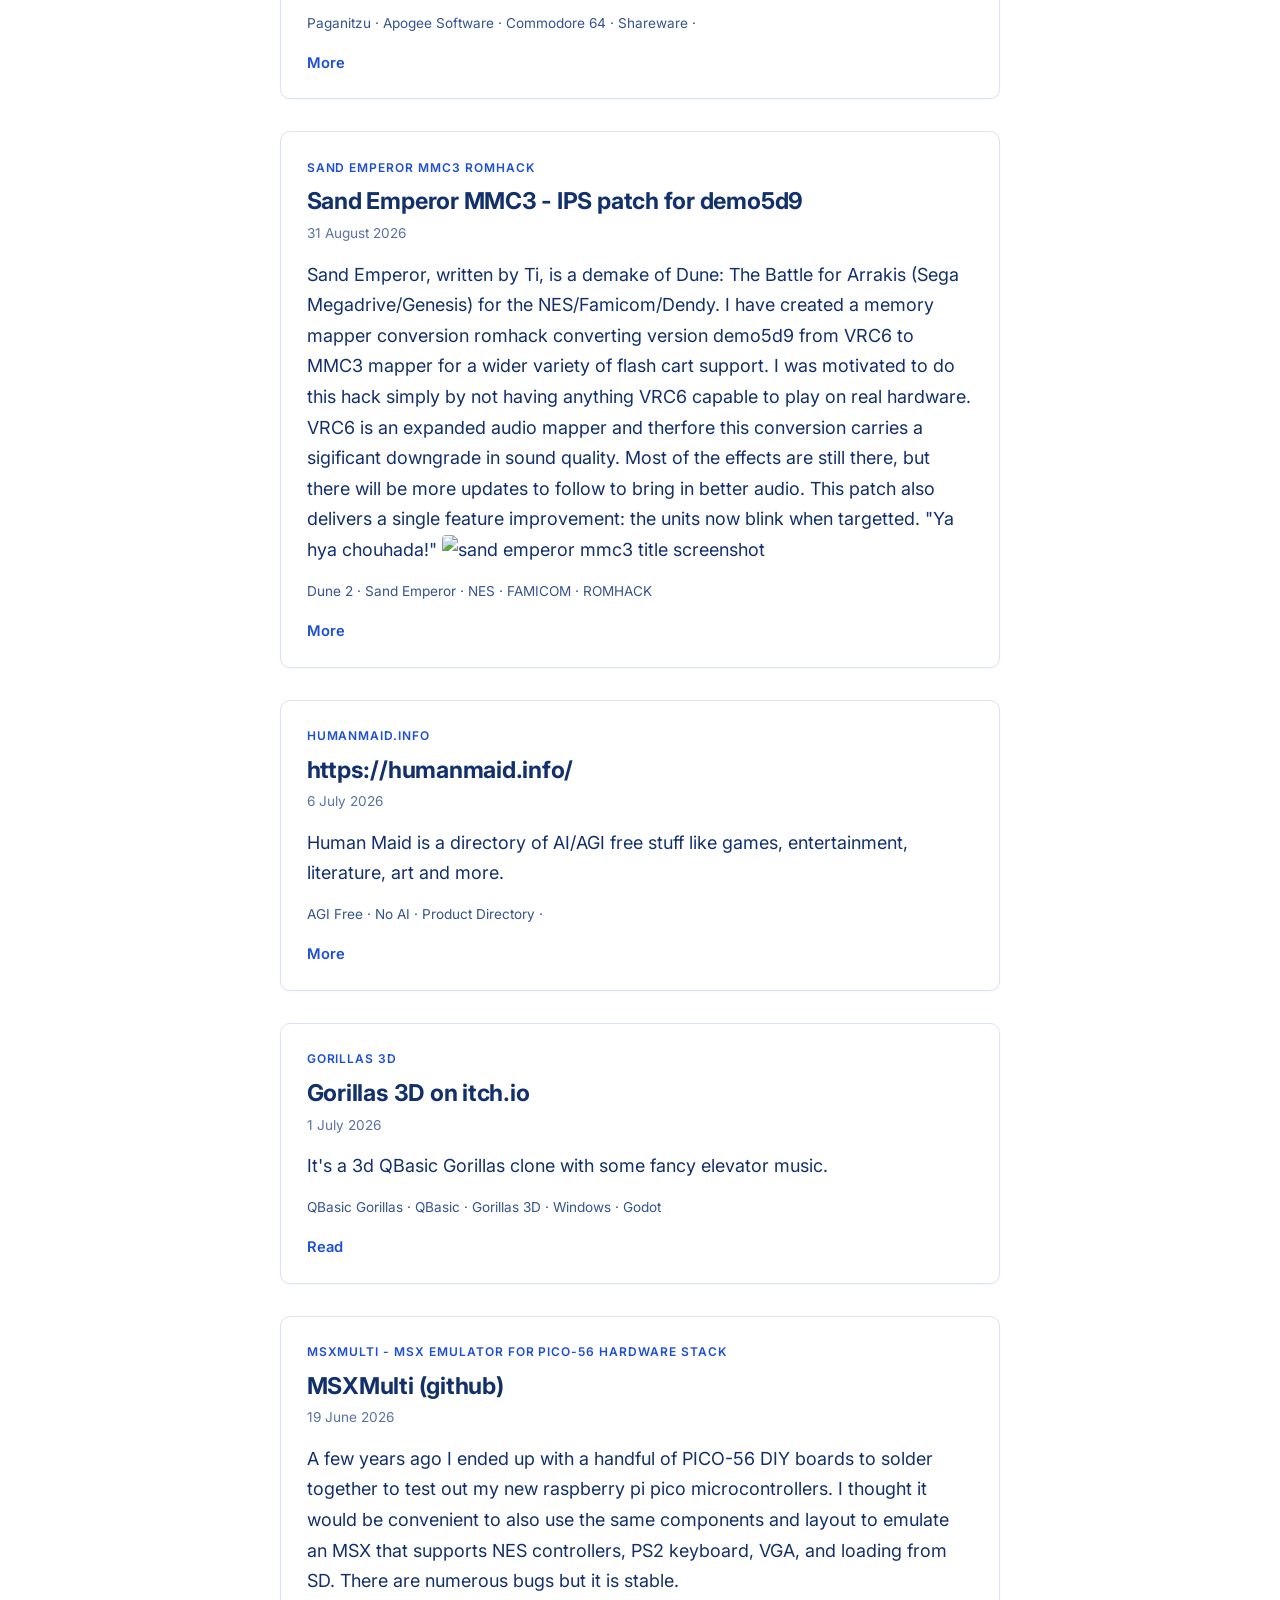
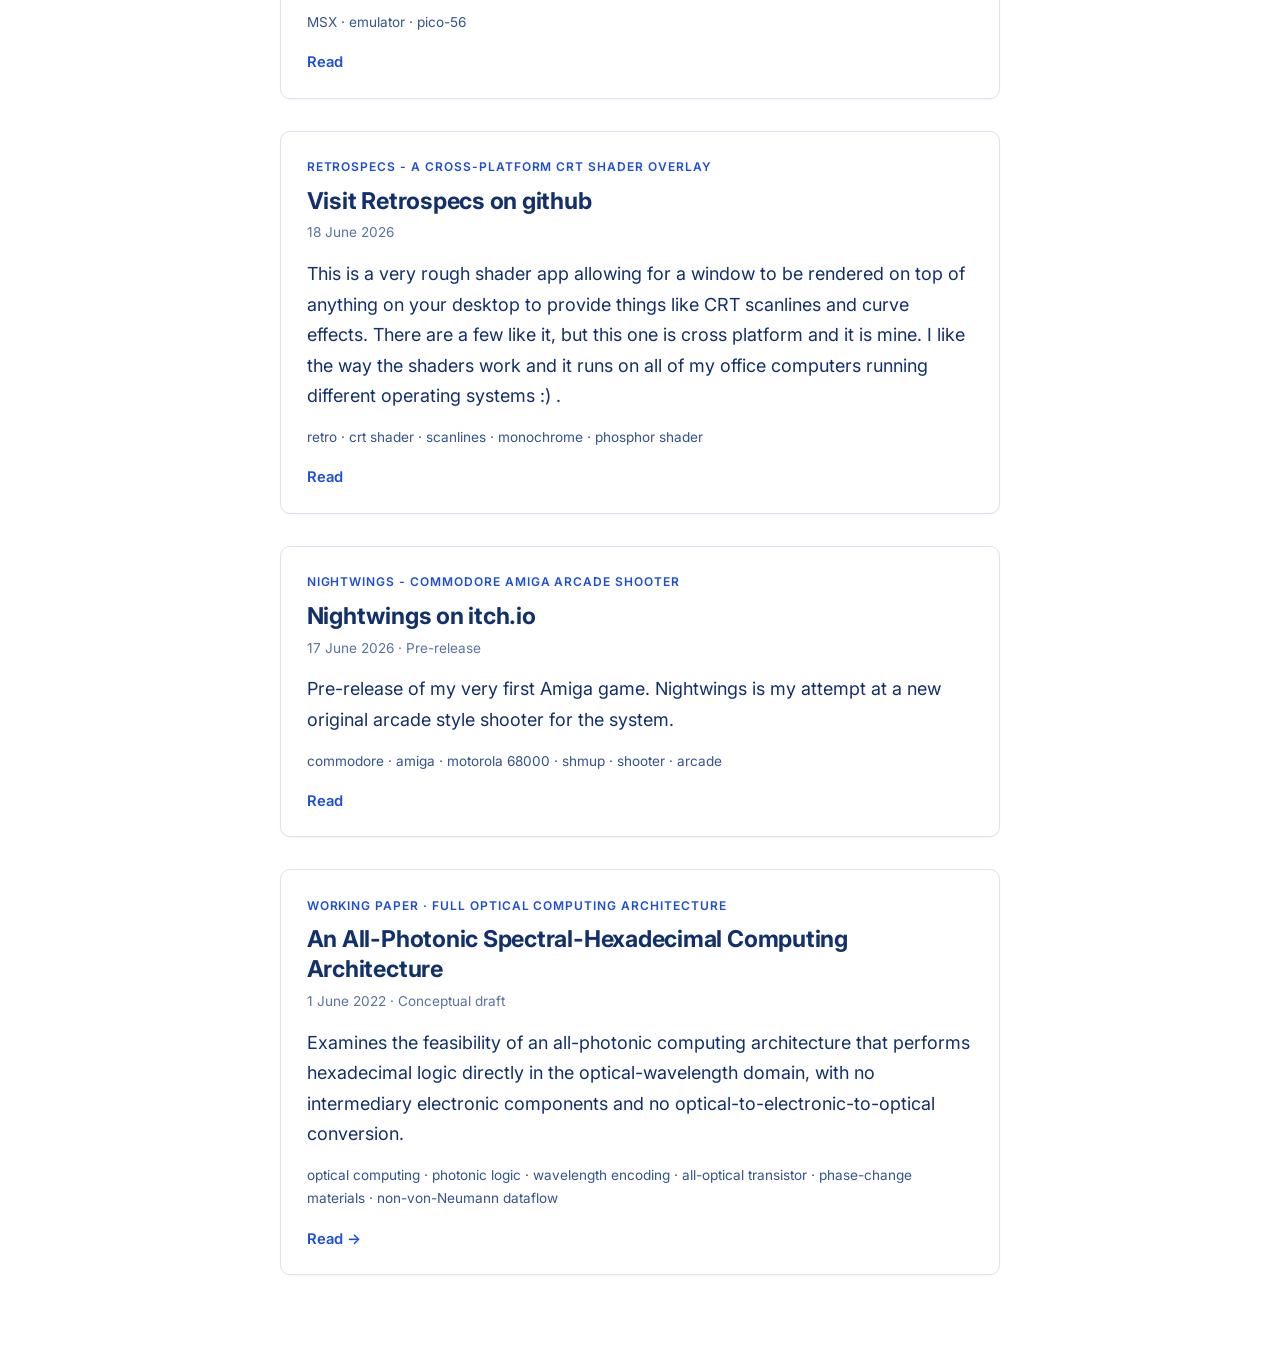
==== commit e24f3d16: "Update index.html" ====
--- a/index.html
+++ b/index.html
@@ -84,6 +84,29 @@
 
     <section class="posts">
 
+
+		 <article class="post">
+        <p class="eyebrow">Final Fantasy C64</p>
+        <h2 class="post-title">
+          <a href="https://serpentchain.itch.io/ffc64">Final Fantasy Commodore 64</a>
+        </h2>
+        <p class="post-meta">27 October 2026</p>
+        <p class="post-summary">
+		Released a port of Final Fantasy for the Commodore 64. Every port I have done for the Commodore 64 started
+		with this engine. It is not yet complete, I still need to do playtesting all of the way through 
+		and I end up having to fix some pretty serious bugs every now and then -serpentchain 
+	      </br>
+        <img src="https://img.itch.zone/aW1hZ2UvNTIzNjk0NS8zMTM5ODAwMy5wbmc=/347x500/FL379u.png" alt="final fantasy c64 title screen" /> </br>
+		 <img src="https://img.itch.zone/aW1hZ2UvNTIzNjk0NS8zMTM5ODAwMC5wbmc=/347x500/eiAXkm.png" alt="final fantasy c64 intro" /> </br> 
+	<img src="https://img.itch.zone/aW1hZ2UvNTIzNjk0NS8zMTM5ODAwMi5wbmc=/347x500/R%2F9ke%2B.png" alt="final fantasy c64 party creation" /> </br> 
+	<img src="https://img.itch.zone/aW1hZ2UvNTIzNjk0NS8zMTM5Nzk5OS5wbmc=/347x500/kWA19u.png" alt="final fantasy c64 battle screen" />  </br> 
+	<img src="https://img.itch.zone/aW1hZ2UvNTIzNjk0NS8zMTM5ODAwMS5wbmc=/347x500/%2Fnc%2BtM.png" alt="final fantasy c64 world map" /> </br>
+        <p class="post-tags">
+          Final Fantasy · Commodore 64 · Classic Final Fantasy · Port ·     
+        </p>
+        <p class="post-readmore"><a href="https://serpentchain.itch.io/ffc64">More</a></p>
+      </article>
+
  <article class="post">
         <p class="eyebrow">Gladiator Games - New Commodore Amiga Game Release</p>
         <h2 class="post-title">
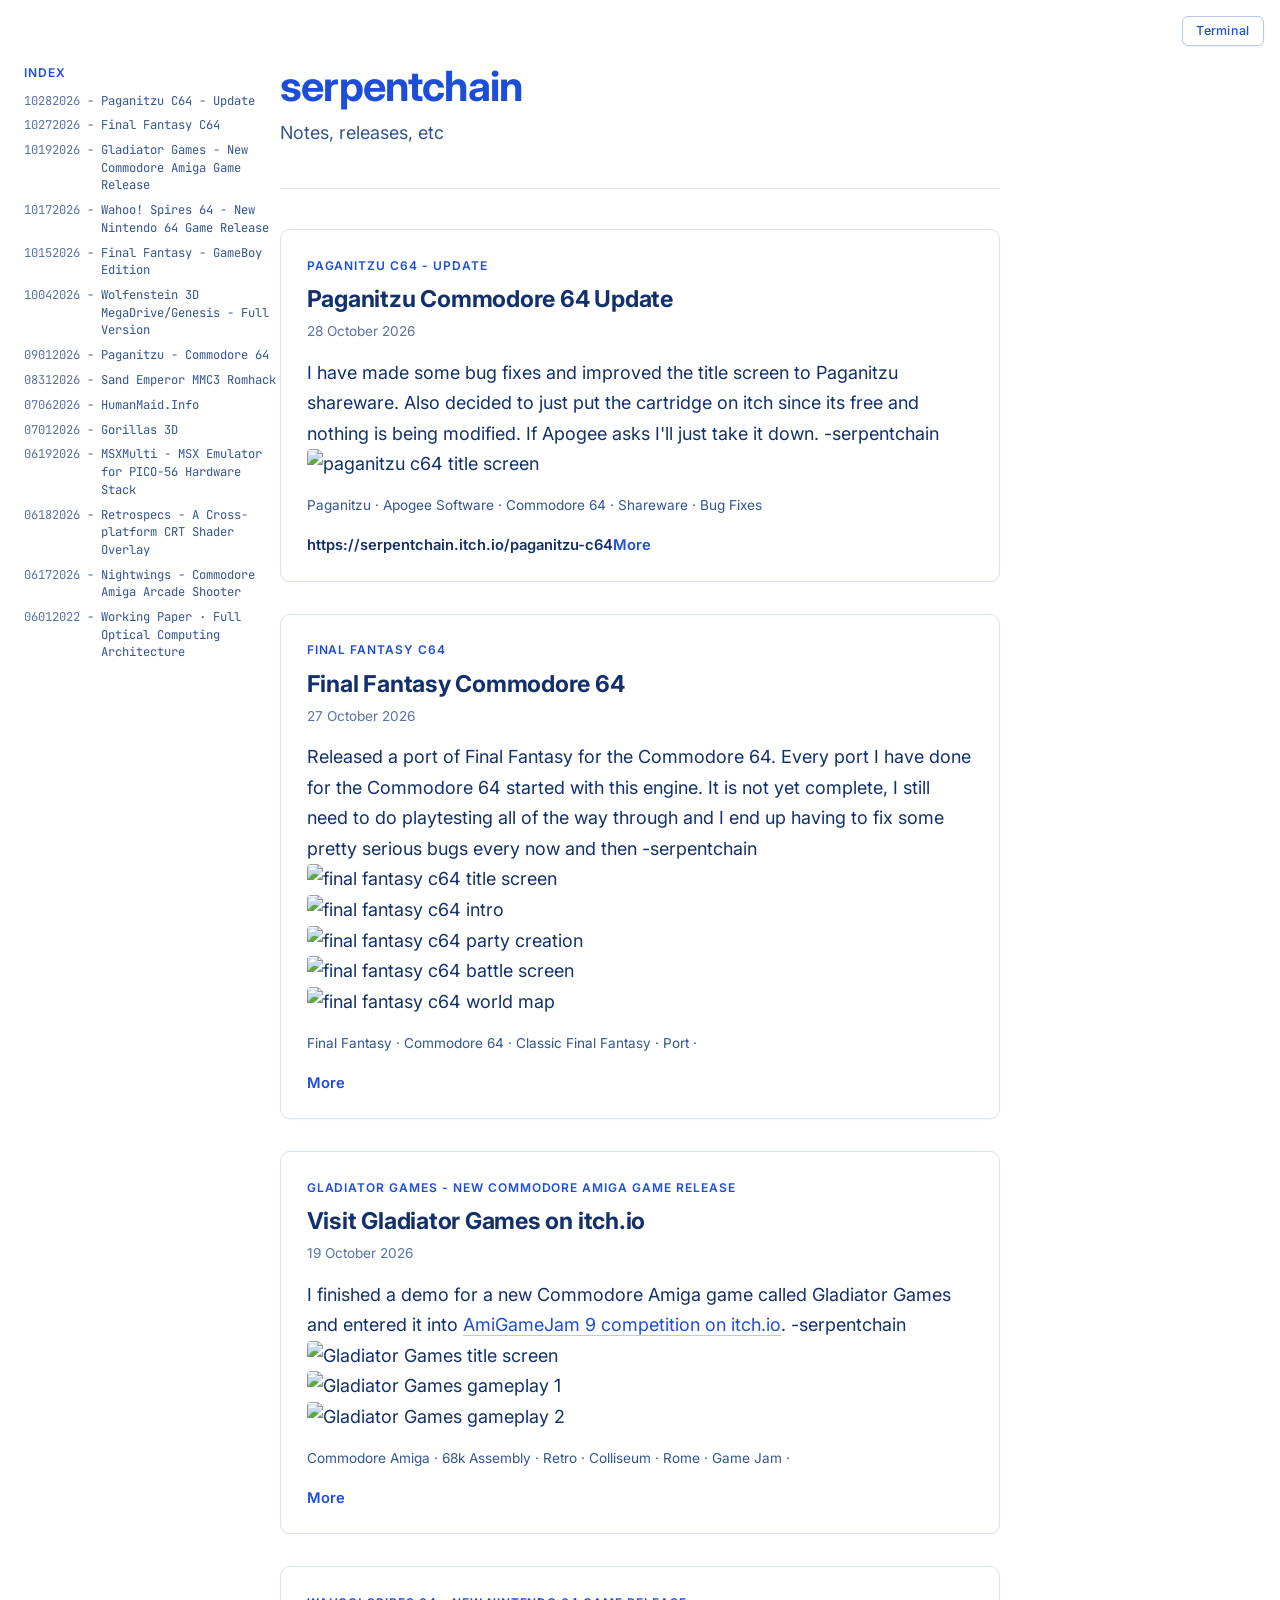
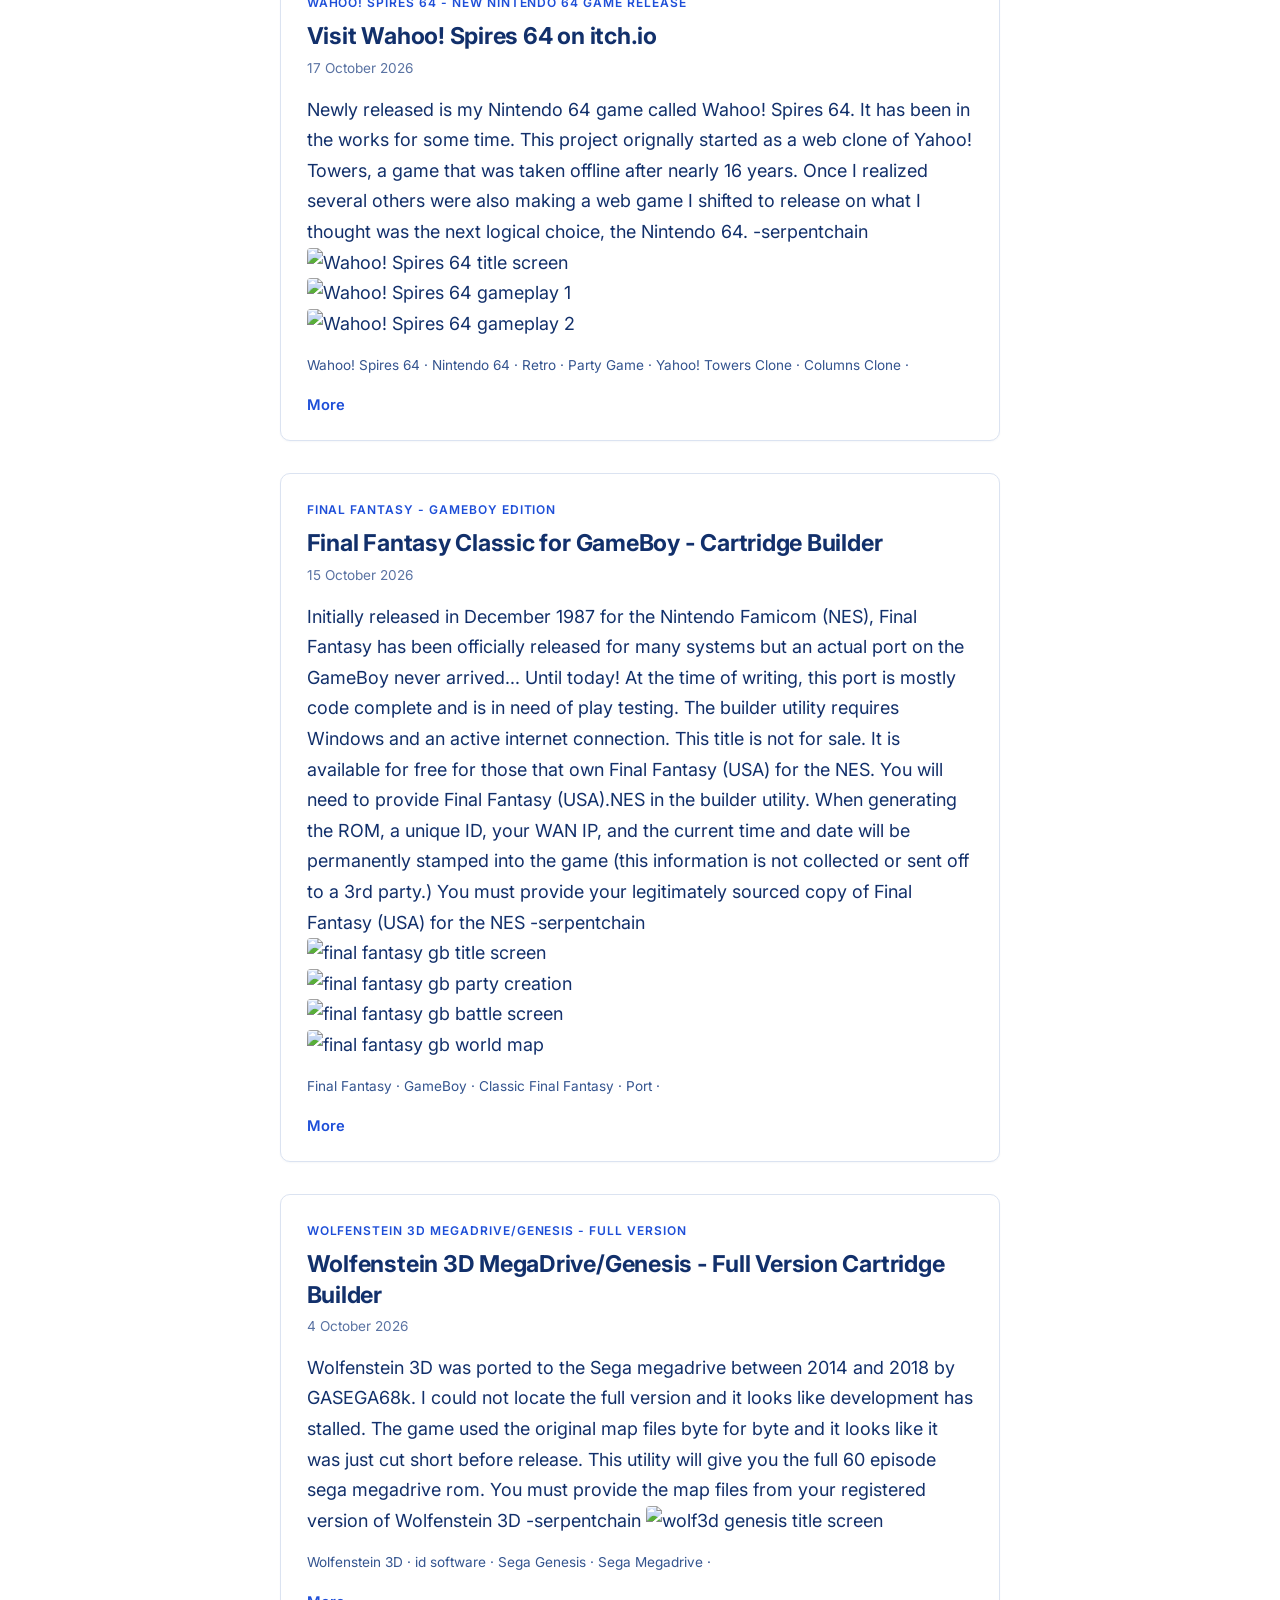
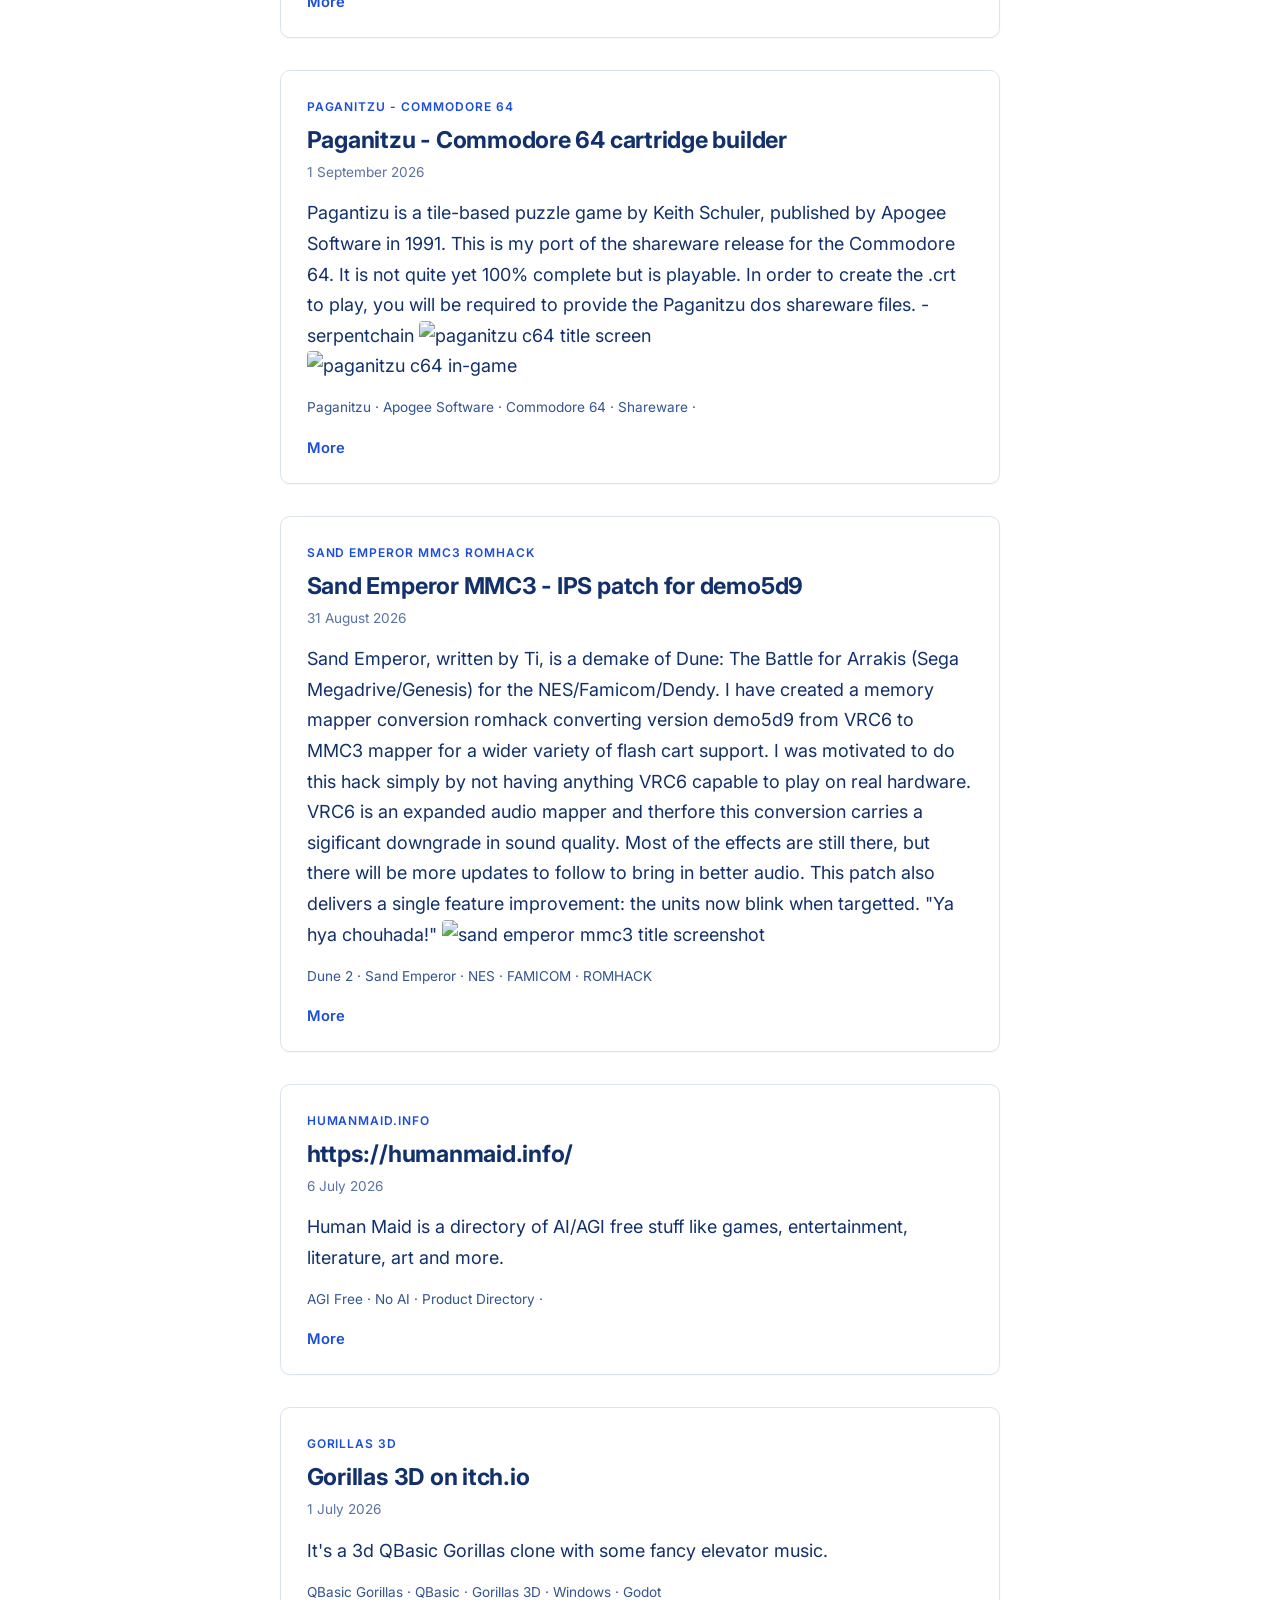
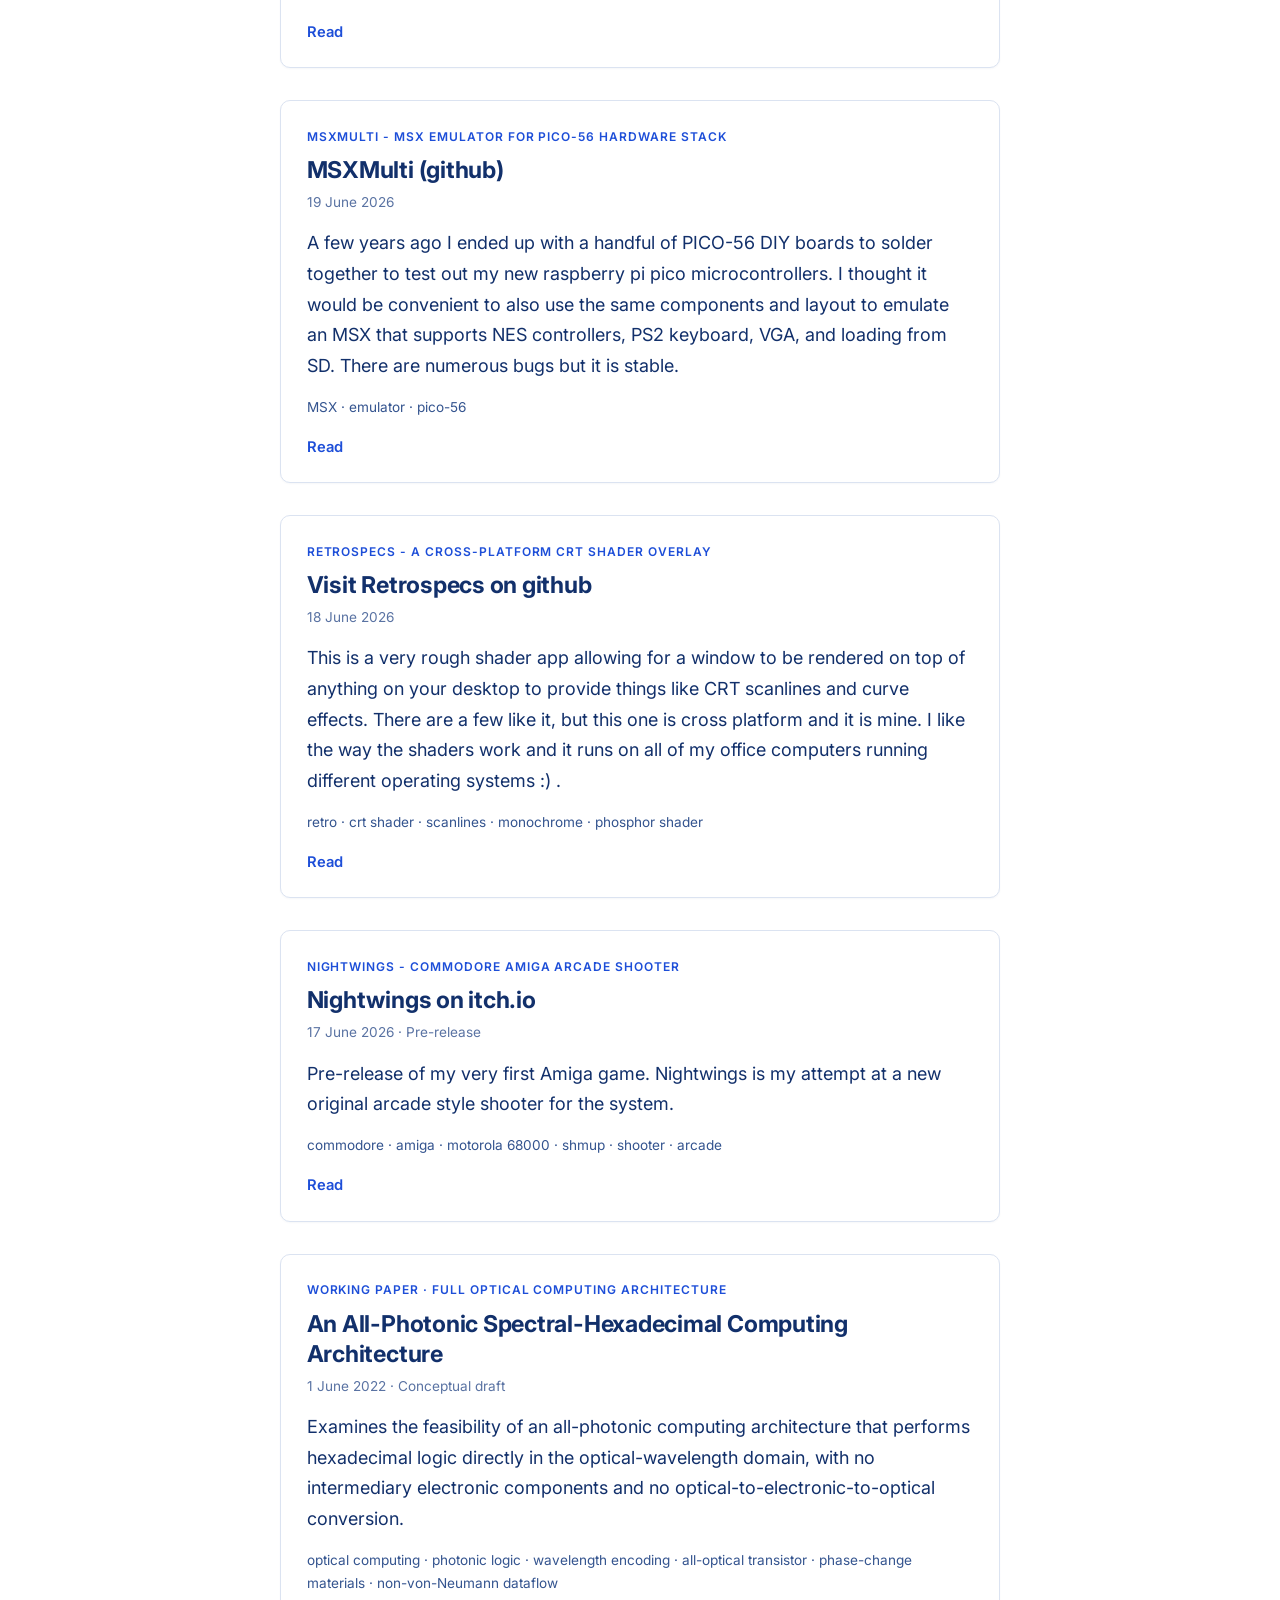
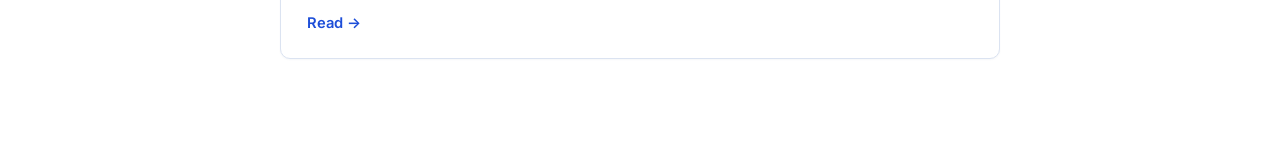
==== commit 4c2fbcfb: "Update index.html" ====
--- a/index.html
+++ b/index.html
@@ -85,6 +85,24 @@
     <section class="posts">
 
 
+ <article class="post">
+        <p class="eyebrow">Paganitzu C64 - Update </p>
+        <h2 class="post-title">
+          <a href="https://serpentchain.itch.io/paganitzu-c64">Paganitzu Commodore 64 Update</a>
+        </h2>
+        <p class="post-meta">28 October 2026</p>
+        <p class="post-summary">
+          I have made some bug fixes and improved the title screen to Paganitzu shareware. Also decided to just
+		  put the cartridge on itch since its free and nothing is being modified. If Apogee asks I'll just take 
+		  it down. -serpentchain
+        <img src="https://img.itch.zone/aW1hZ2UvNTI1MTQ4Ni8zMTQ4ODc3OS5wbmc=/347x500/7fBt3d.png" alt="paganitzu c64 title screen" /> </br>
+        <p class="post-tags">
+          Paganitzu · Apogee Software · Commodore 64 · Shareware · Bug Fixes  
+        </p>
+        <p class="post-readmore">https://serpentchain.itch.io/paganitzu-c64<a href="">More</a></p>
+      </article>
+
+		
 		 <article class="post">
         <p class="eyebrow">Final Fantasy C64</p>
         <h2 class="post-title">
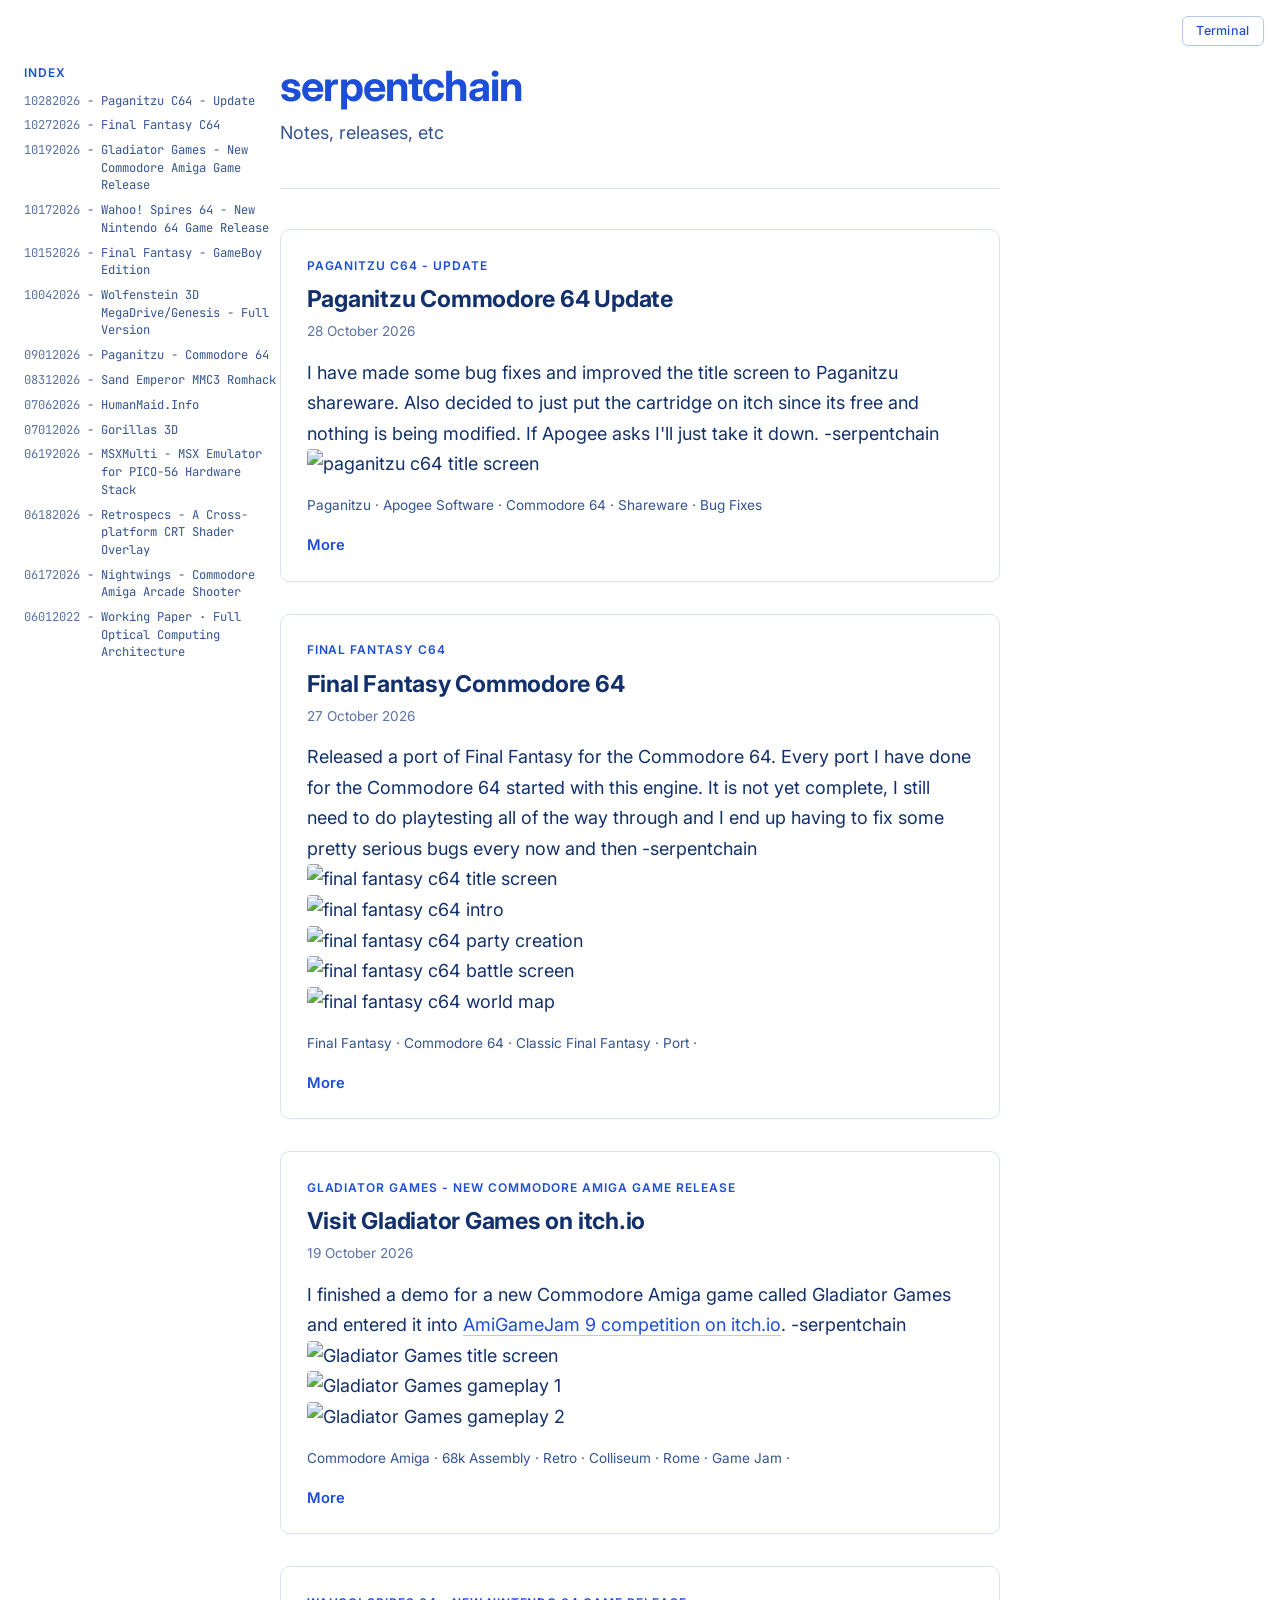
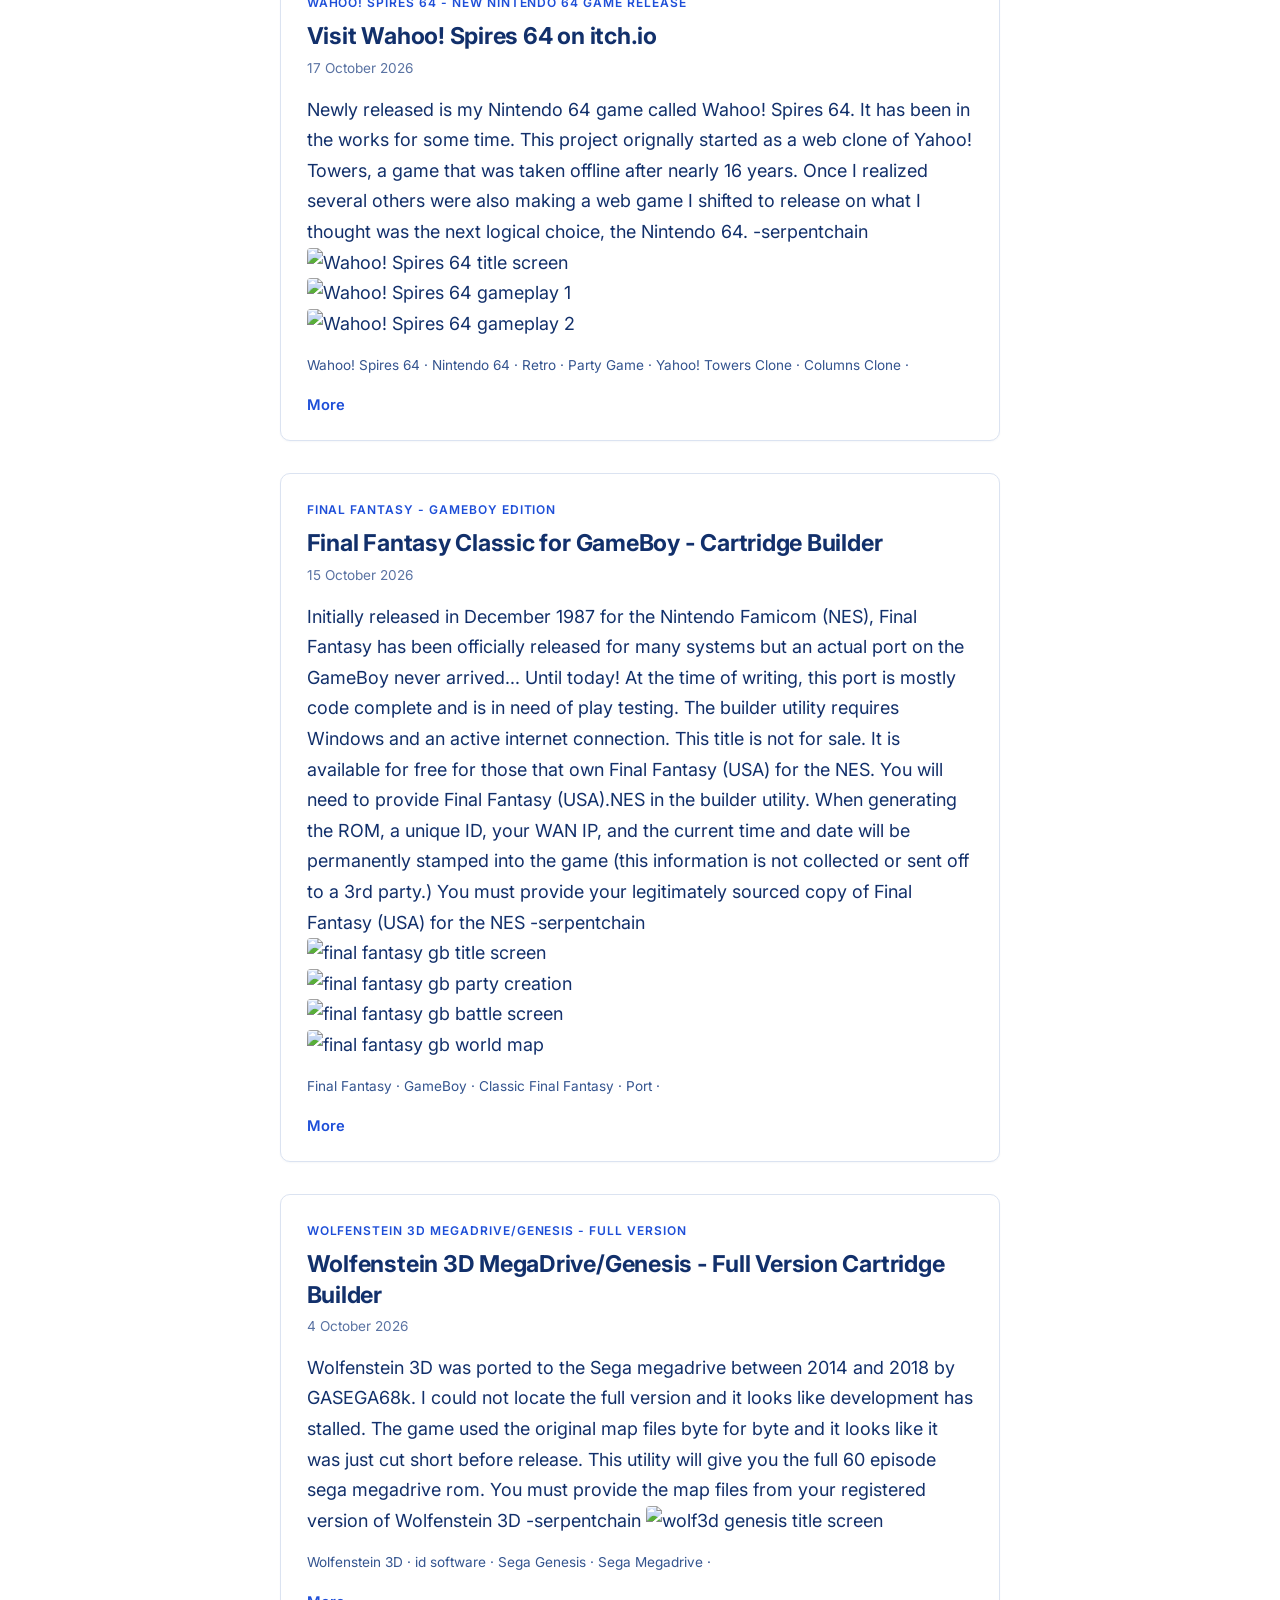
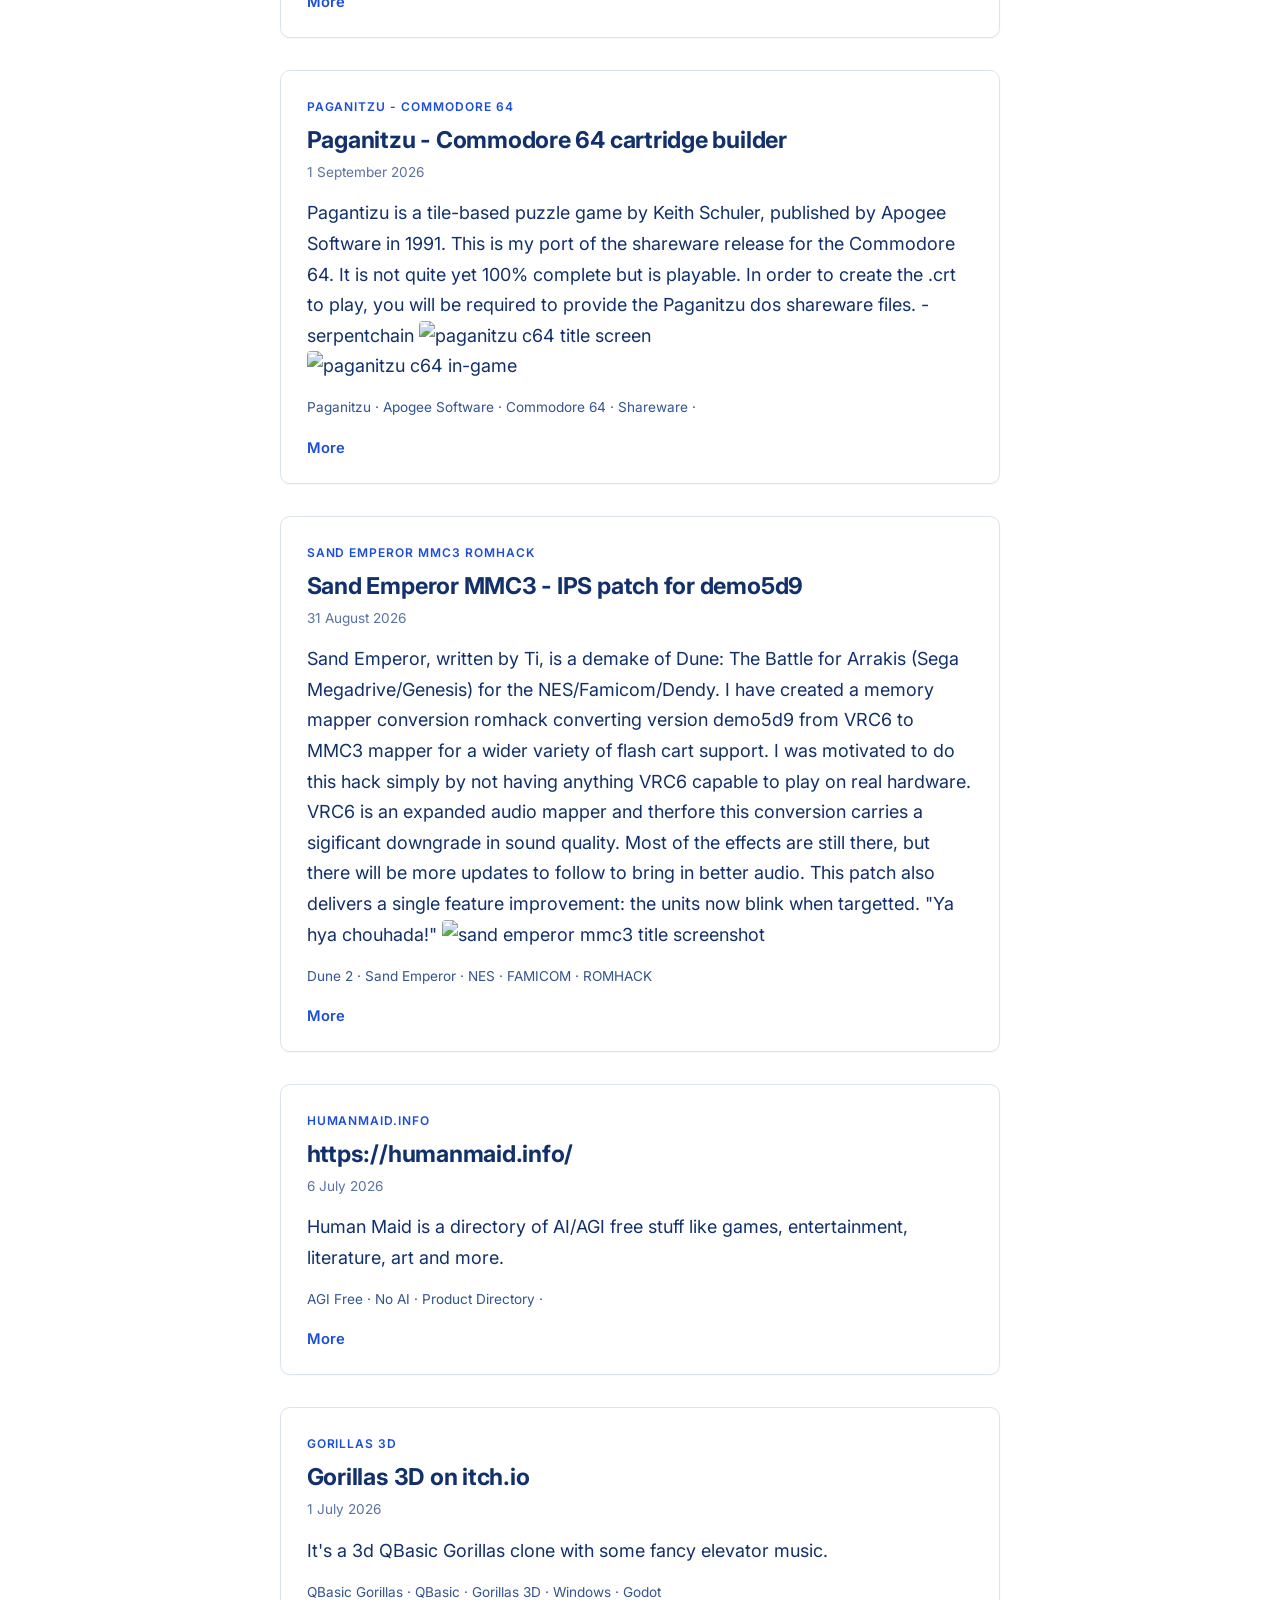
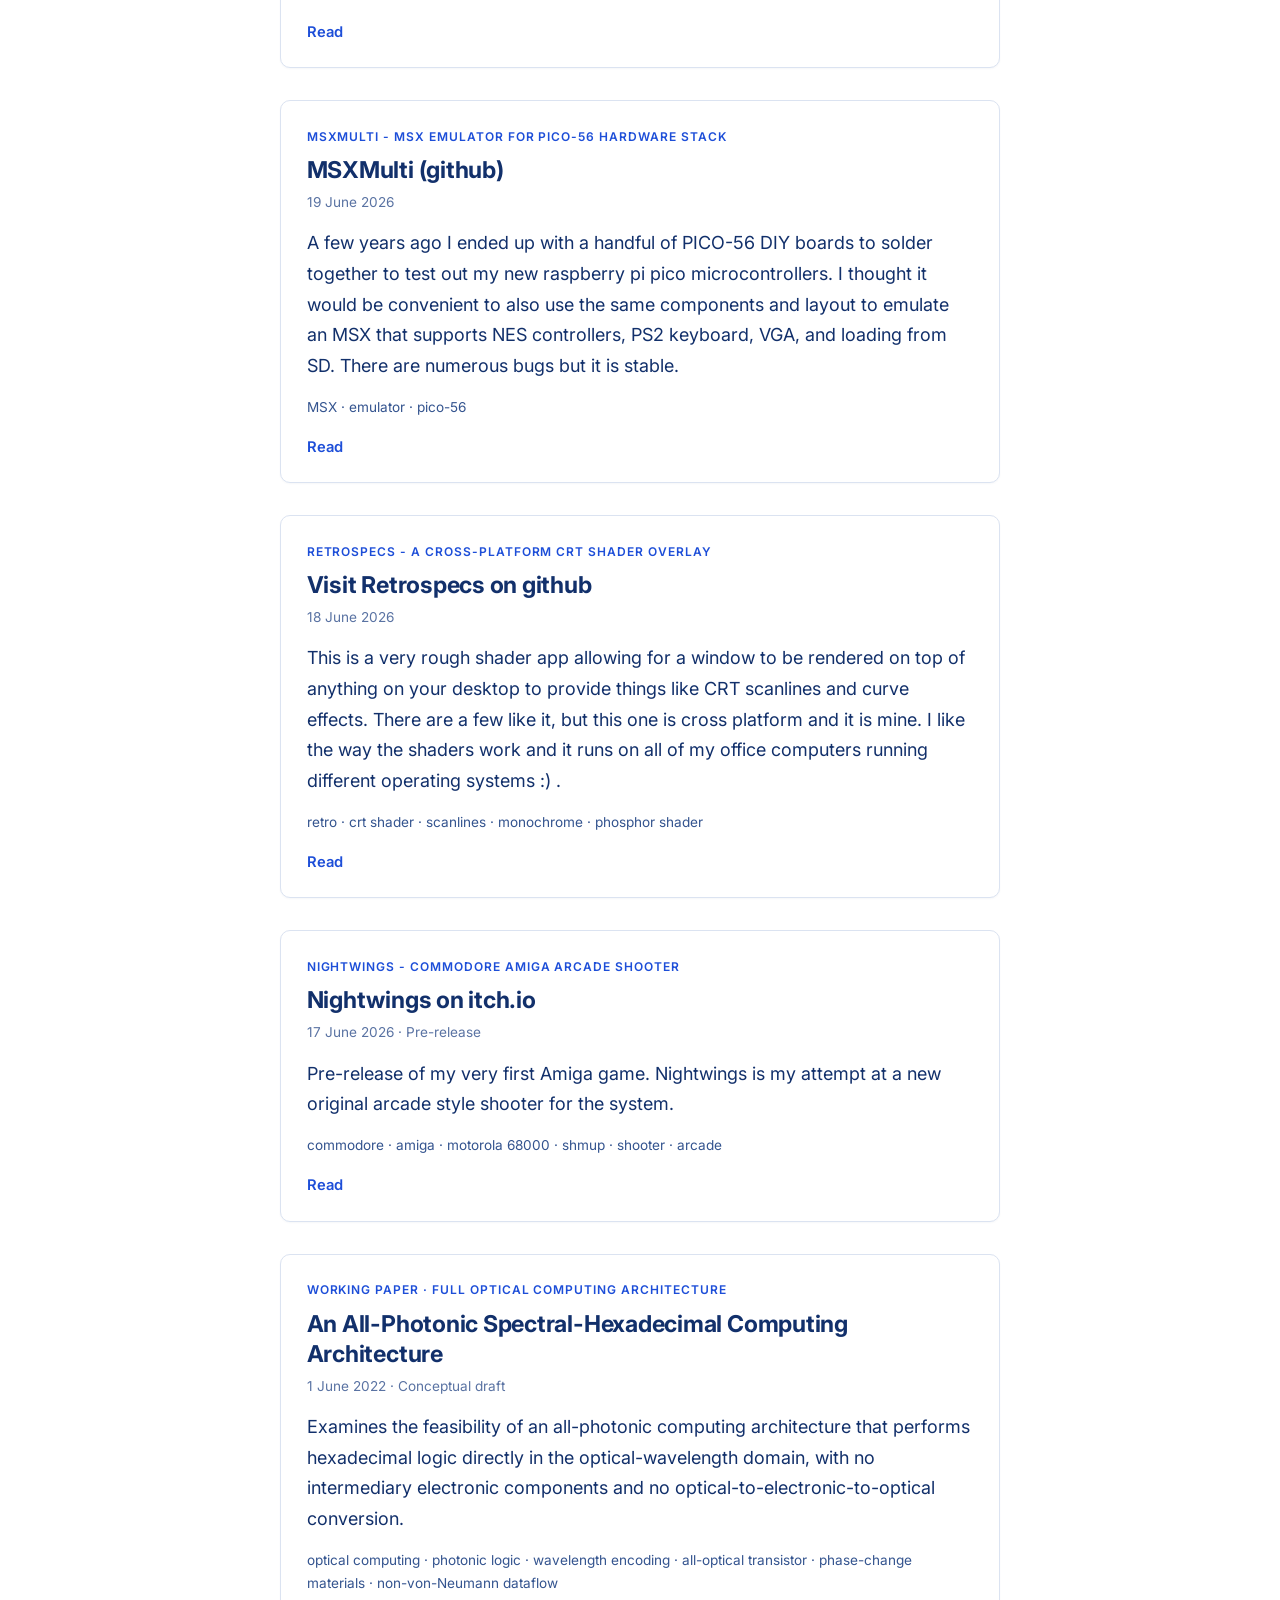
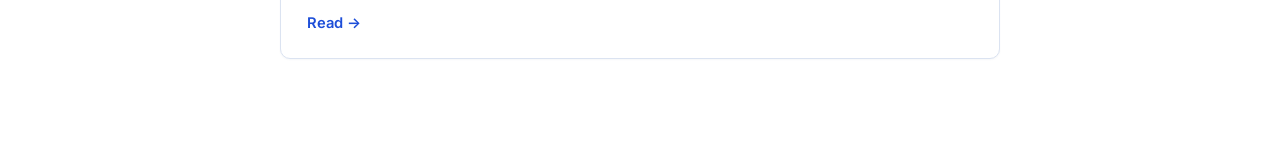
==== commit f285d690: "Update index.html" ====
--- a/index.html
+++ b/index.html
@@ -99,7 +99,7 @@
         <p class="post-tags">
           Paganitzu · Apogee Software · Commodore 64 · Shareware · Bug Fixes  
         </p>
-        <p class="post-readmore">https://serpentchain.itch.io/paganitzu-c64<a href="">More</a></p>
+        <p class="post-readmore"><a href="https://serpentchain.itch.io/paganitzu-c64">More</a></p>
       </article>
 
 		
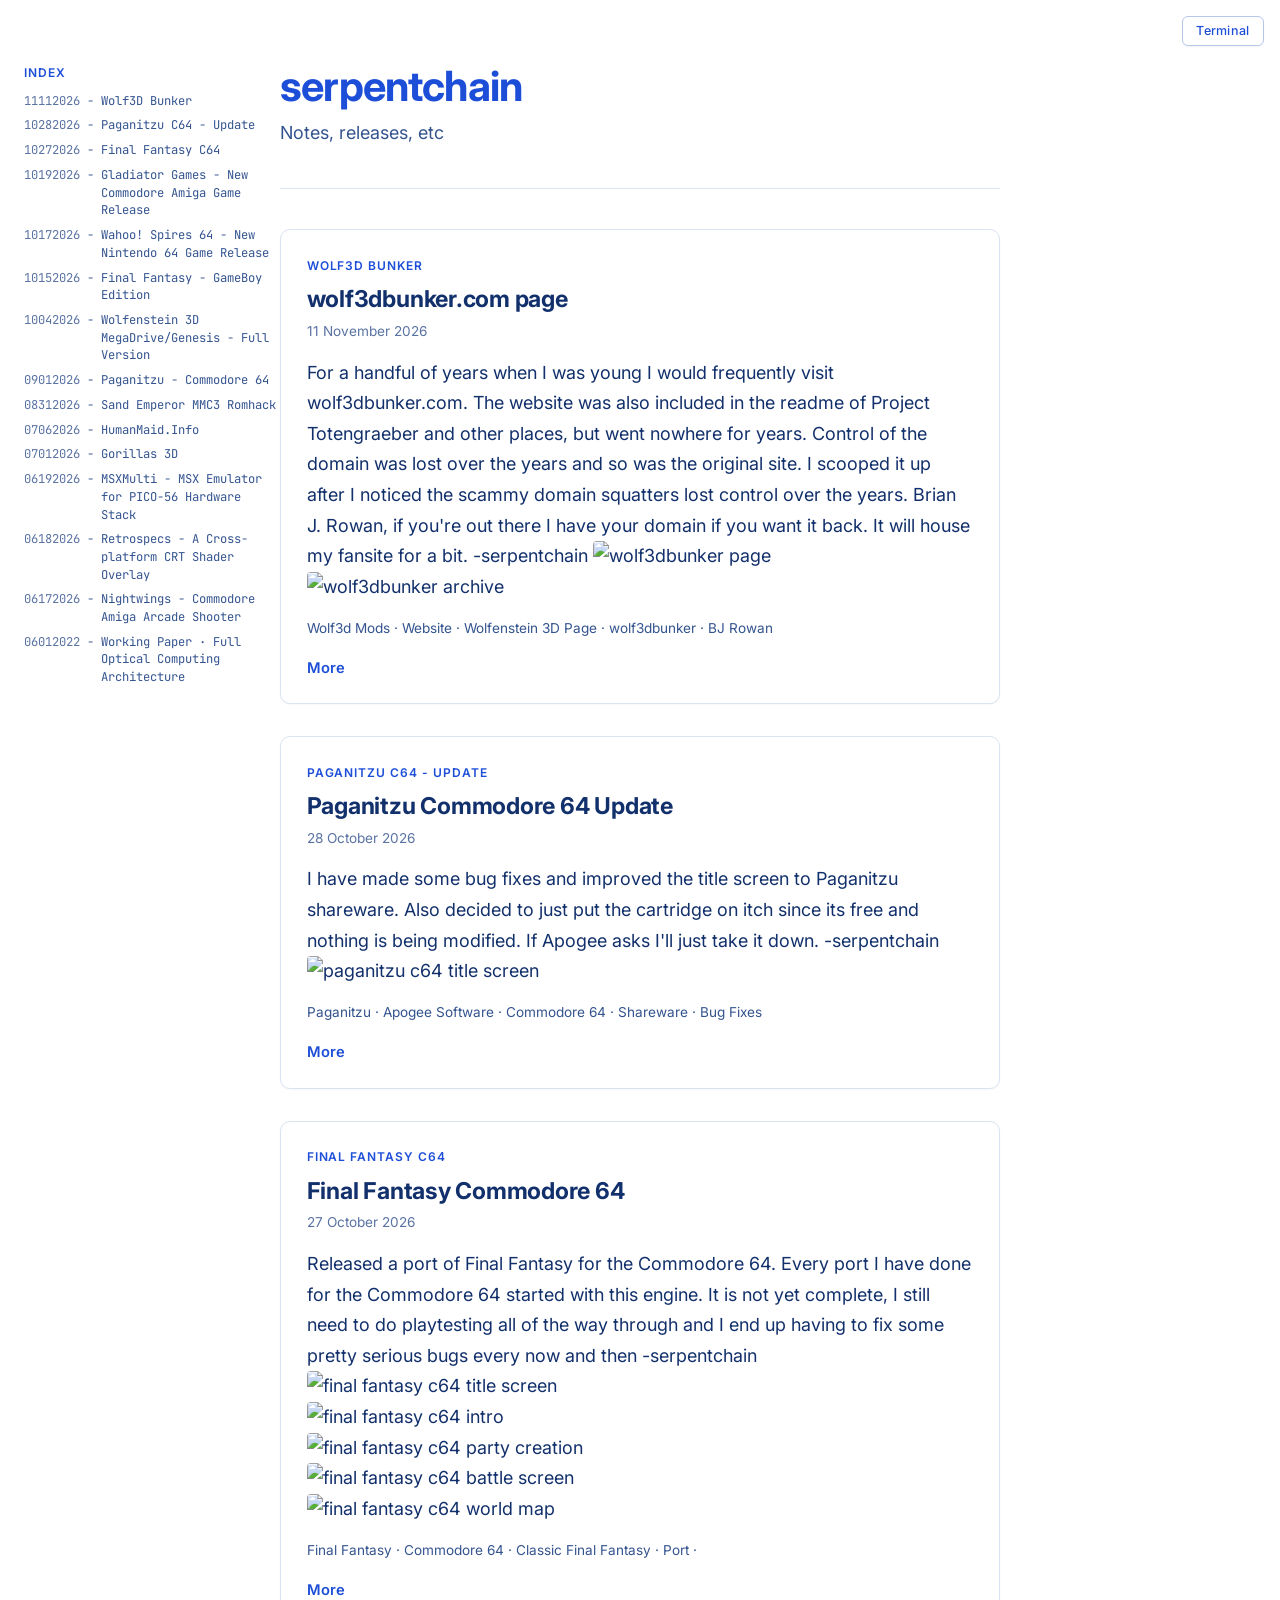
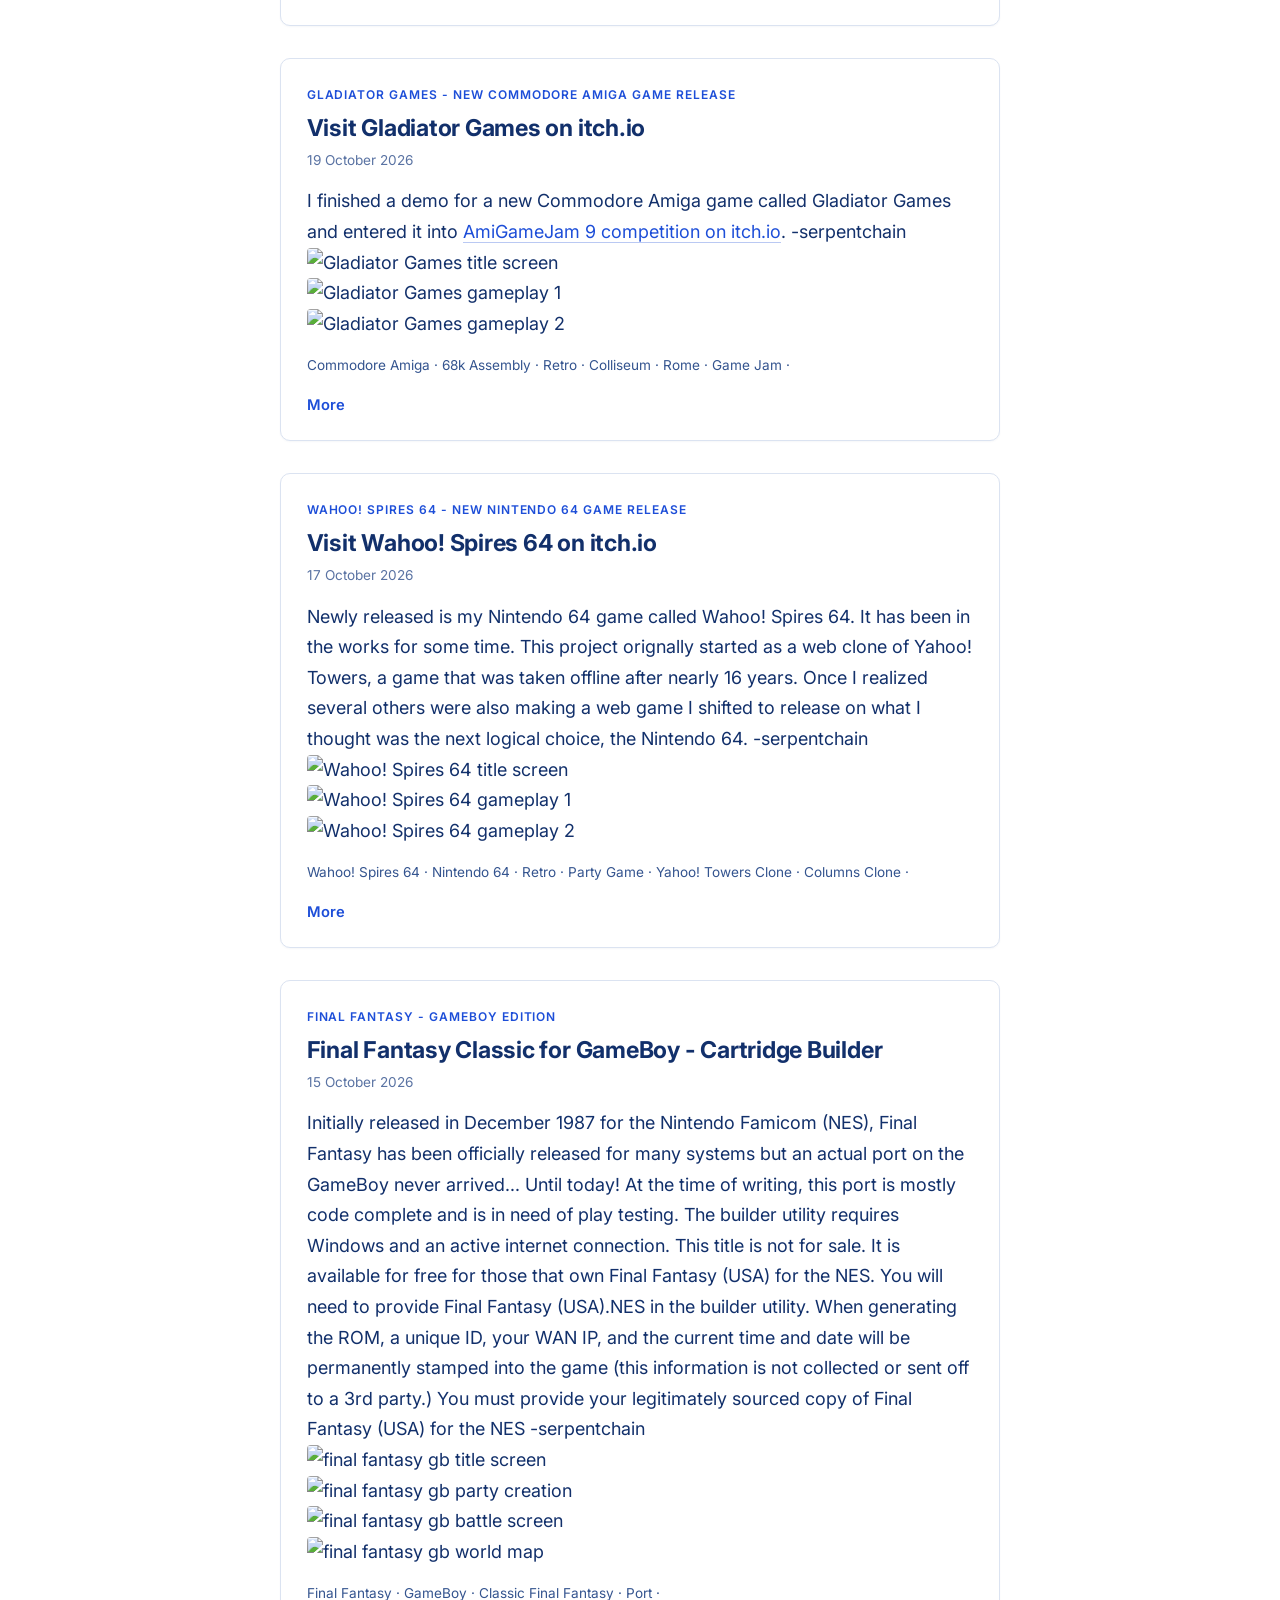
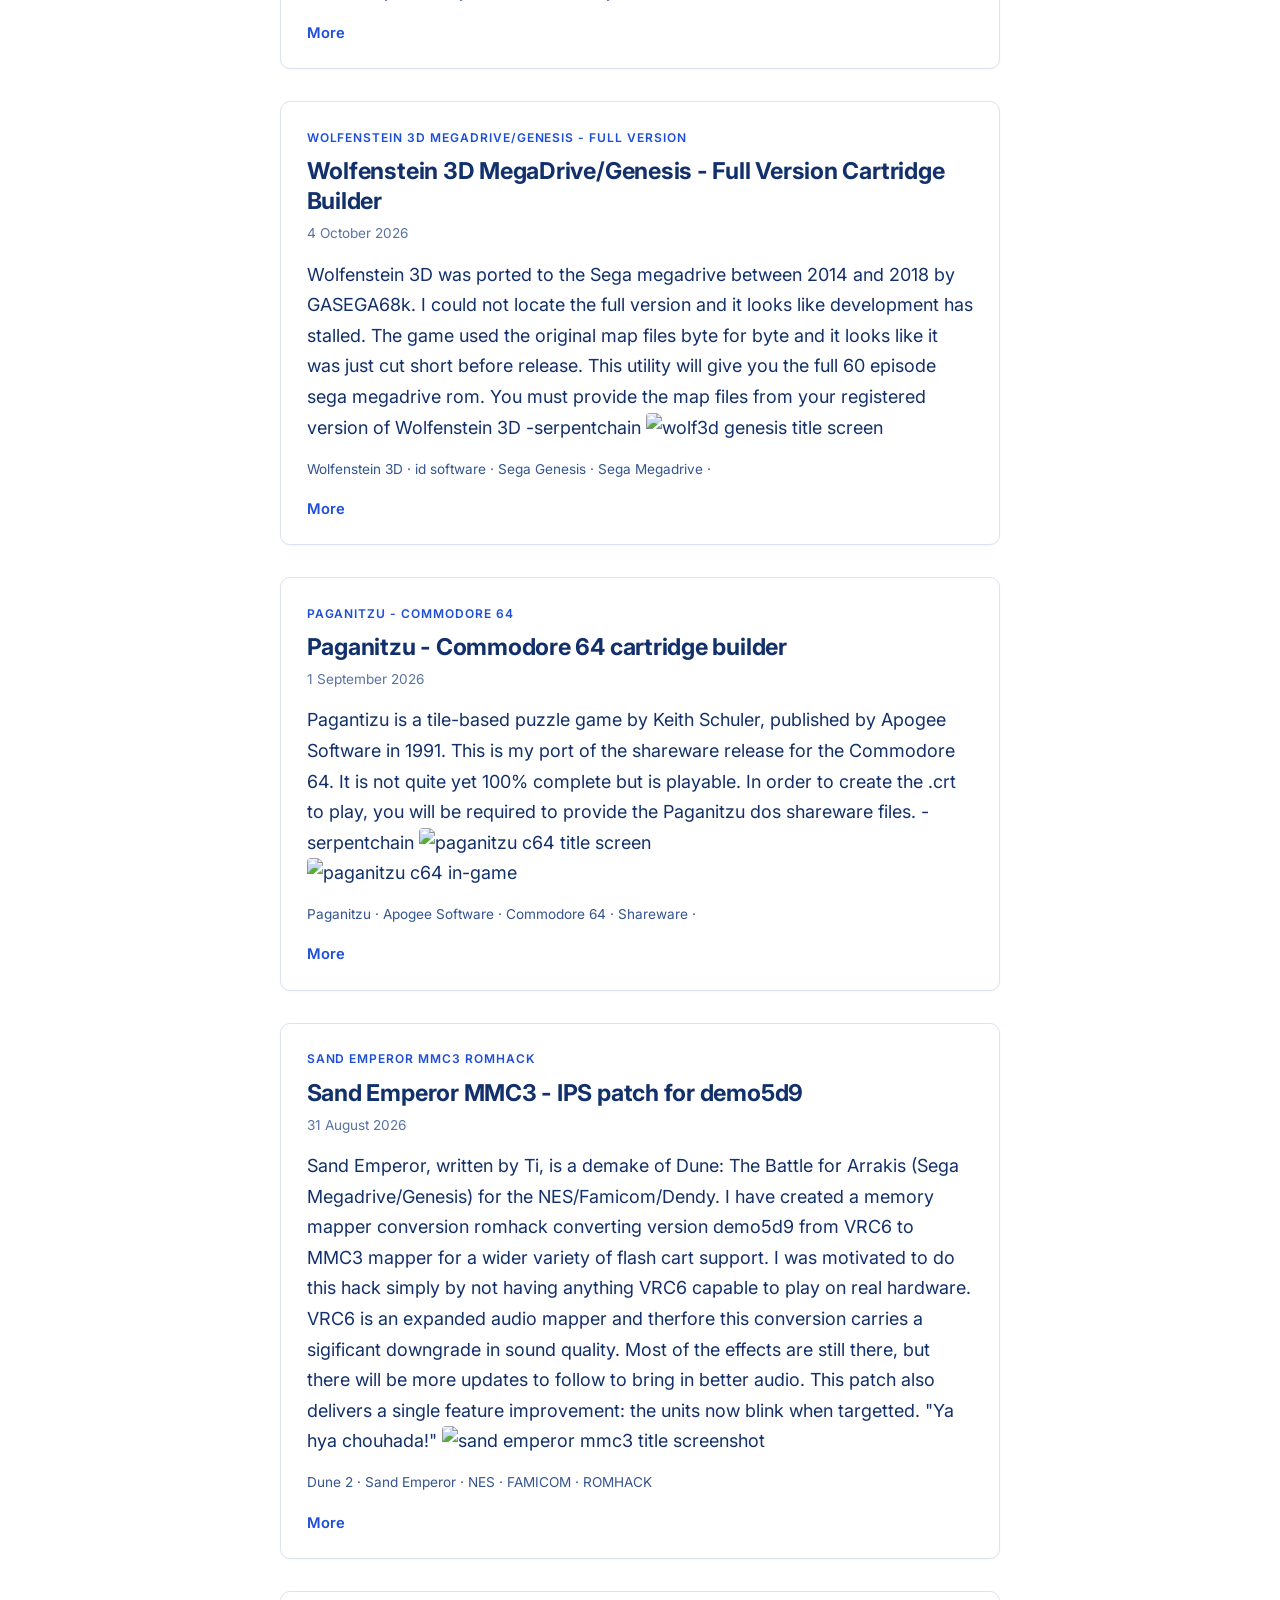
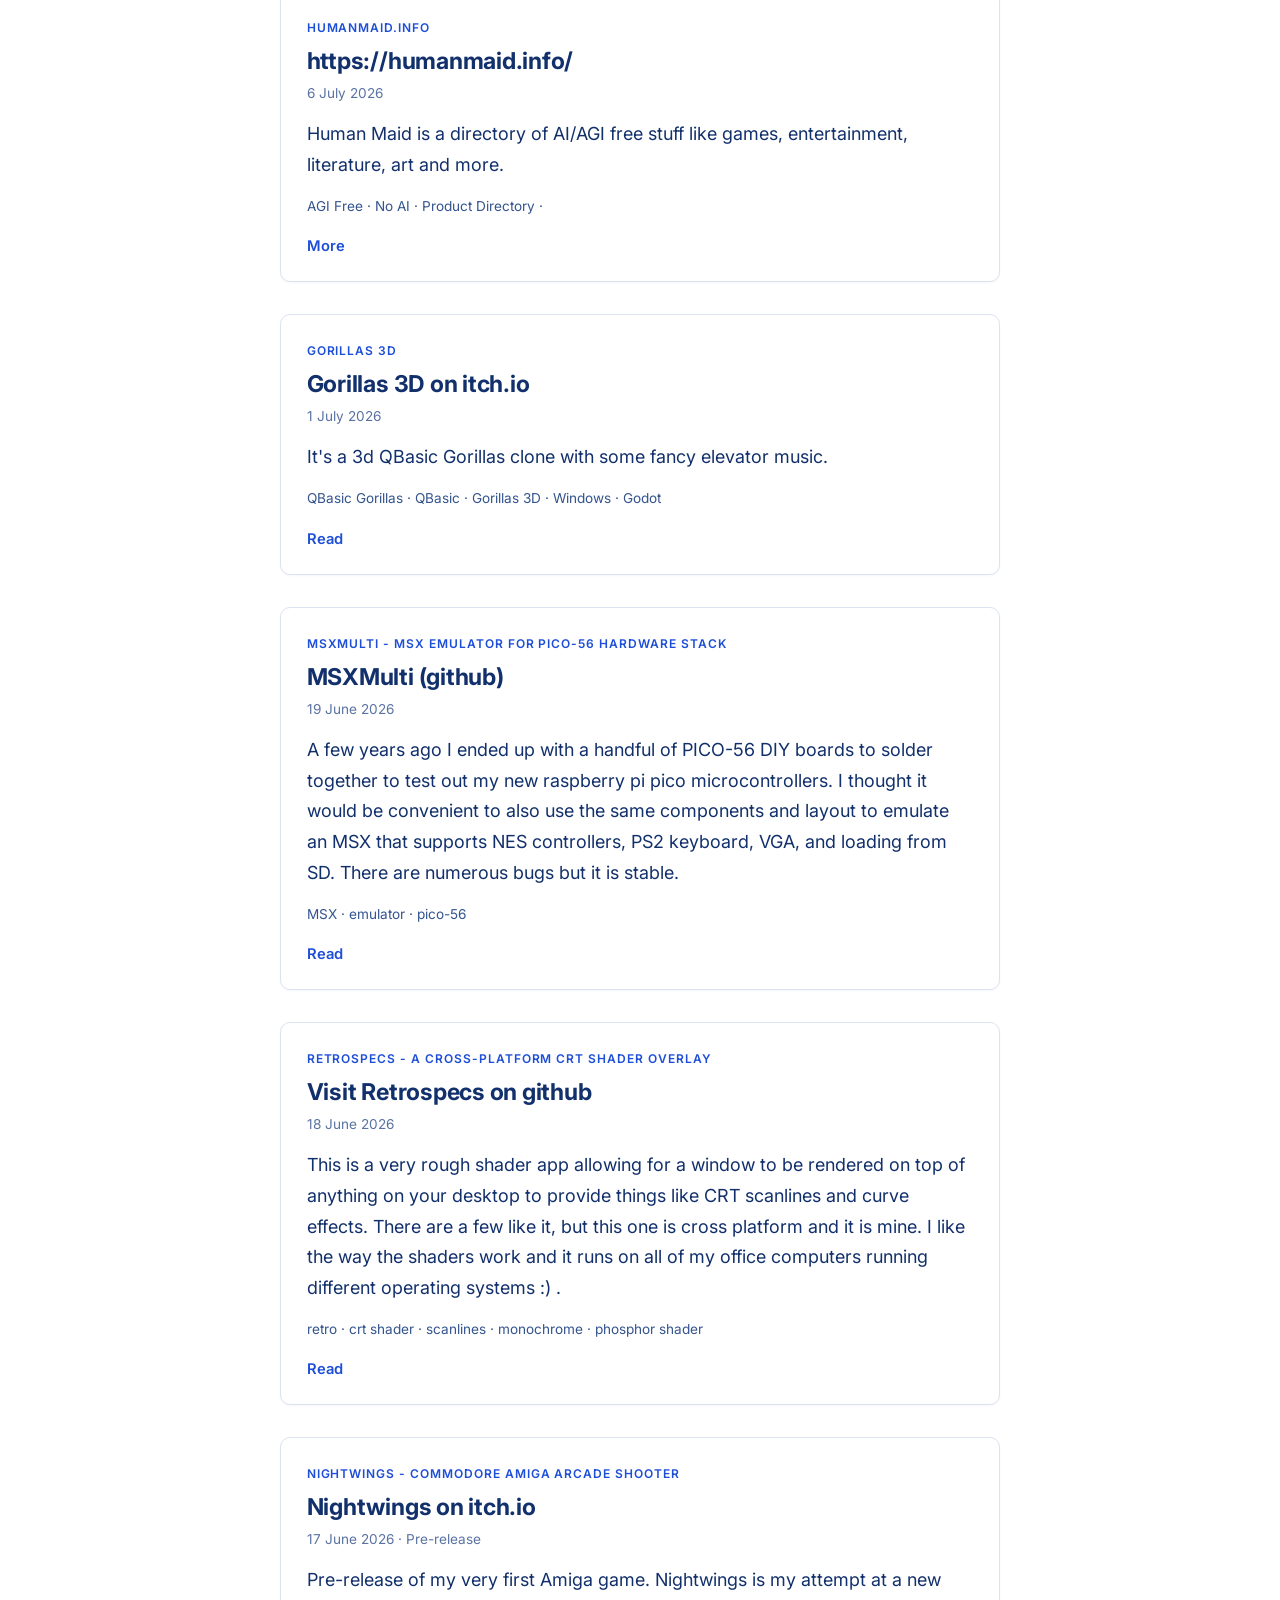
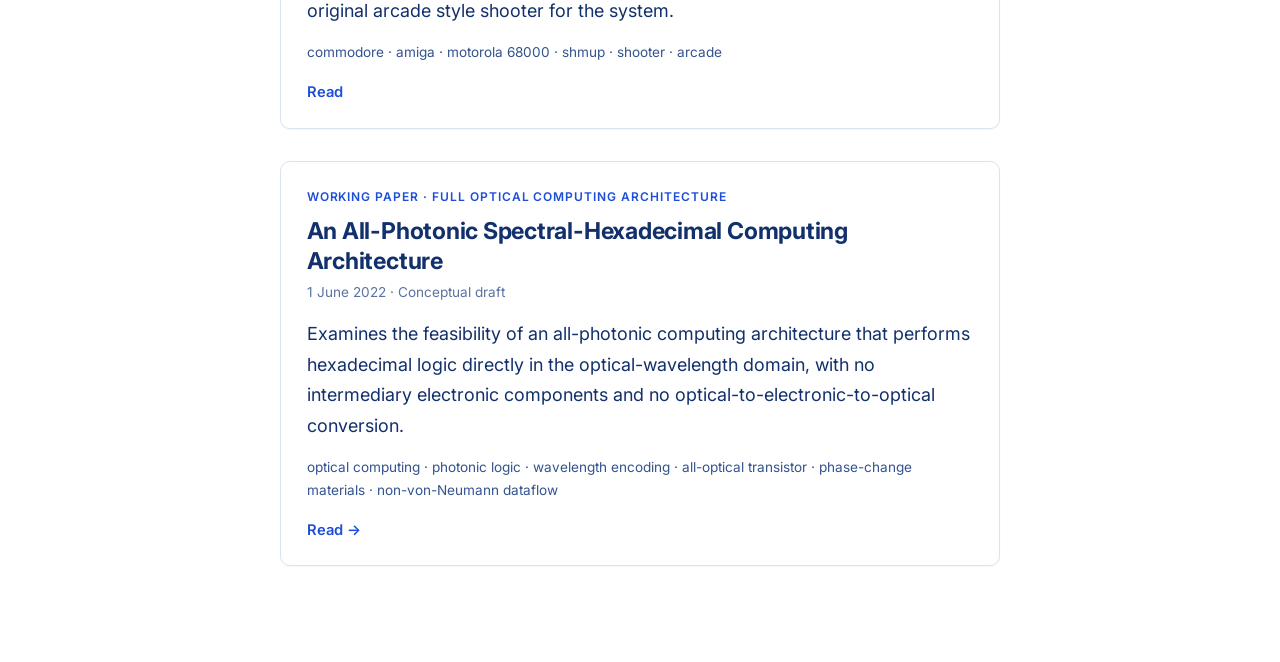
==== commit 2edd6d64: "Update index.html" ====
--- a/index.html
+++ b/index.html
@@ -86,6 +86,25 @@
 
 
  <article class="post">
+	<p class="eyebrow">Wolf3D Bunker</p>
+	<h2 class="post-title">
+	  <a href="https://wolf3dbunker.com">wolf3dbunker.com page</a>
+	</h2>
+	<p class="post-meta">11 November 2026</p>
+	<p class="post-summary">
+	  For a handful of years when I was young I would frequently visit wolf3dbunker.com. The website was also included in the readme 
+	  of Project Totengraeber and other places, but went nowhere for years. Control of the domain was lost over the years and so was the original site. 
+	  I scooped it up after I noticed the scammy domain squatters lost control over the years. Brian J. Rowan, if you're out there I have your domain if you
+	  want it back. It will house my fansite for a bit. -serpentchain
+	<img src="https://github.com/BlockTome-Ltd/wolf3dbunker.com.github.io/blob/main/assets/thumbs/wolf3dbunker1.png?raw=true" alt="wolf3dbunker page" /> </br>
+	<img src="https://github.com/BlockTome-Ltd/wolf3dbunker.com.github.io/blob/main/assets/thumbs/wolf3dbunker2.png?raw=true" alt="wolf3dbunker archive" /> </br>
+	<p class="post-tags">
+	  Wolf3d Mods · Website · Wolfenstein 3D Page · wolf3dbunker · BJ Rowan  
+	</p>
+	<p class="post-readmore"><a href="https://wolf3dbunker.com">More</a></p>
+  </article>
+
+ <article class="post">
         <p class="eyebrow">Paganitzu C64 - Update </p>
         <h2 class="post-title">
           <a href="https://serpentchain.itch.io/paganitzu-c64">Paganitzu Commodore 64 Update</a>
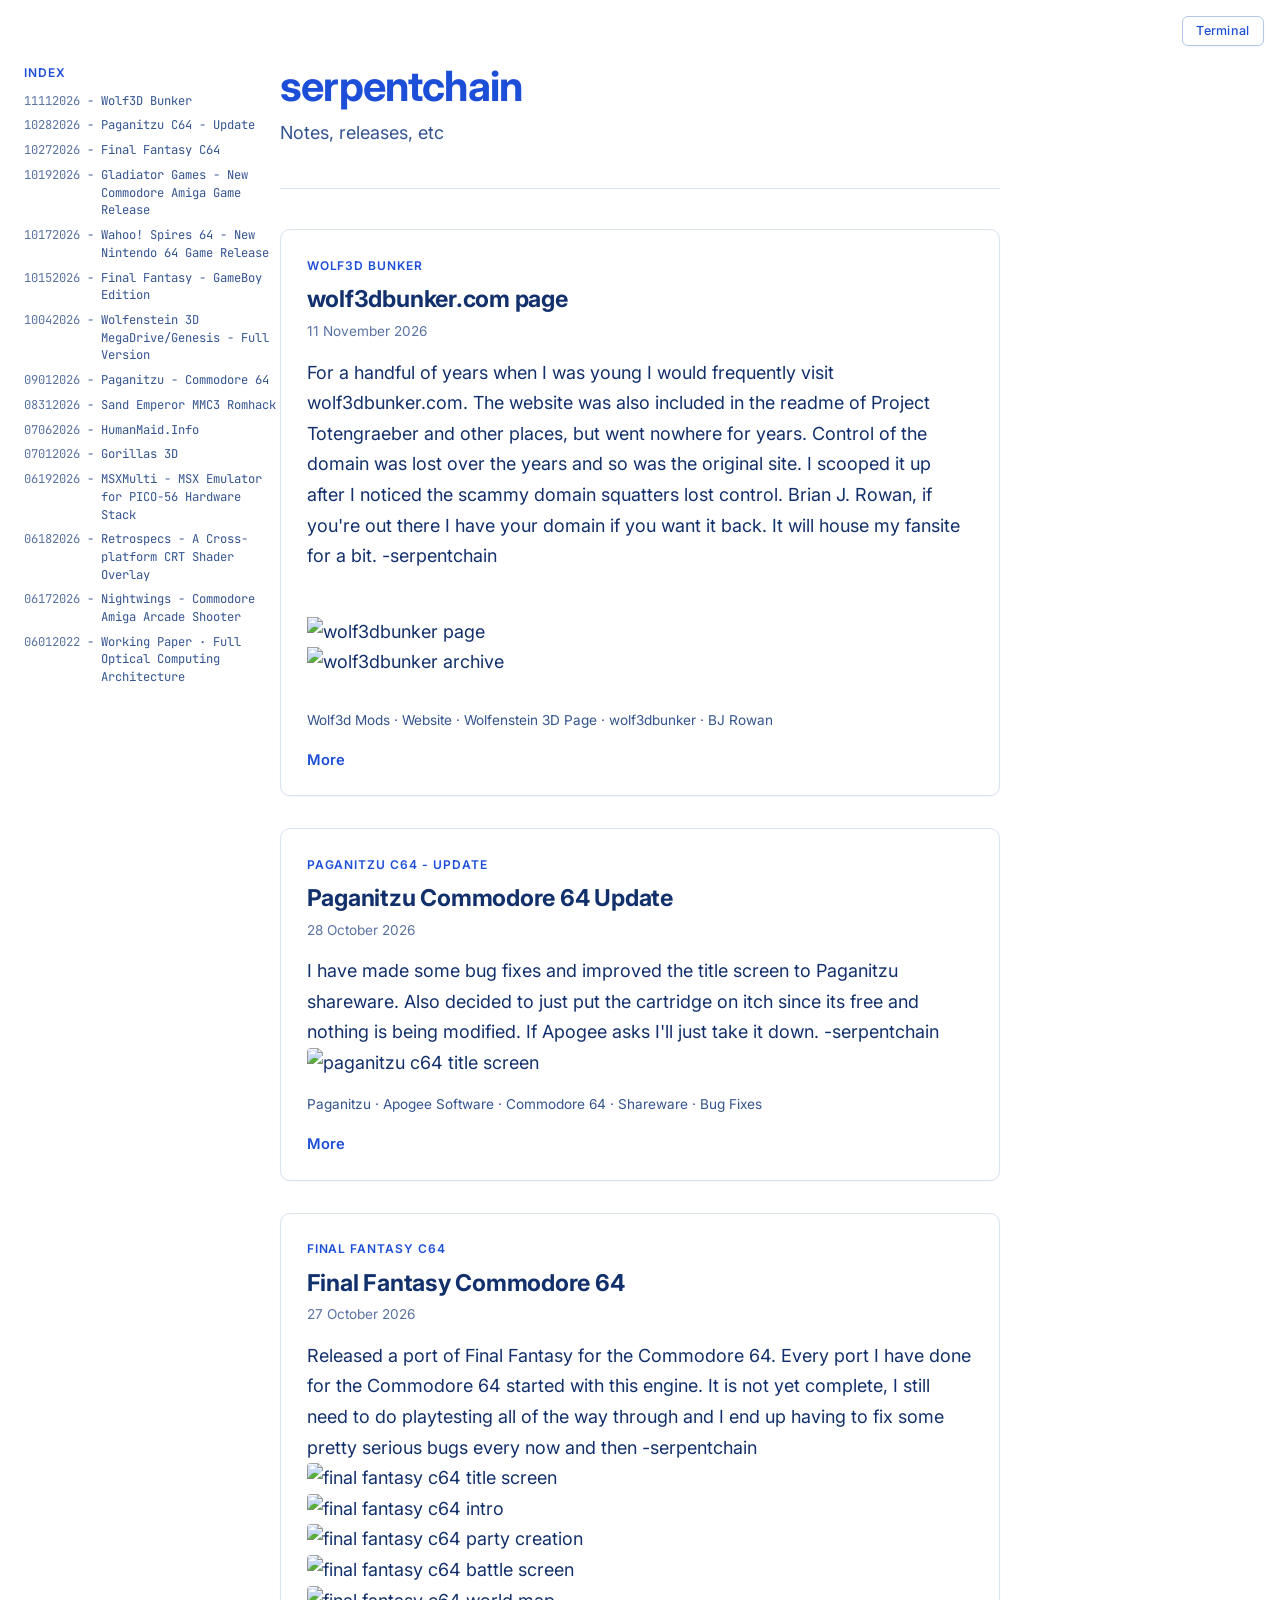
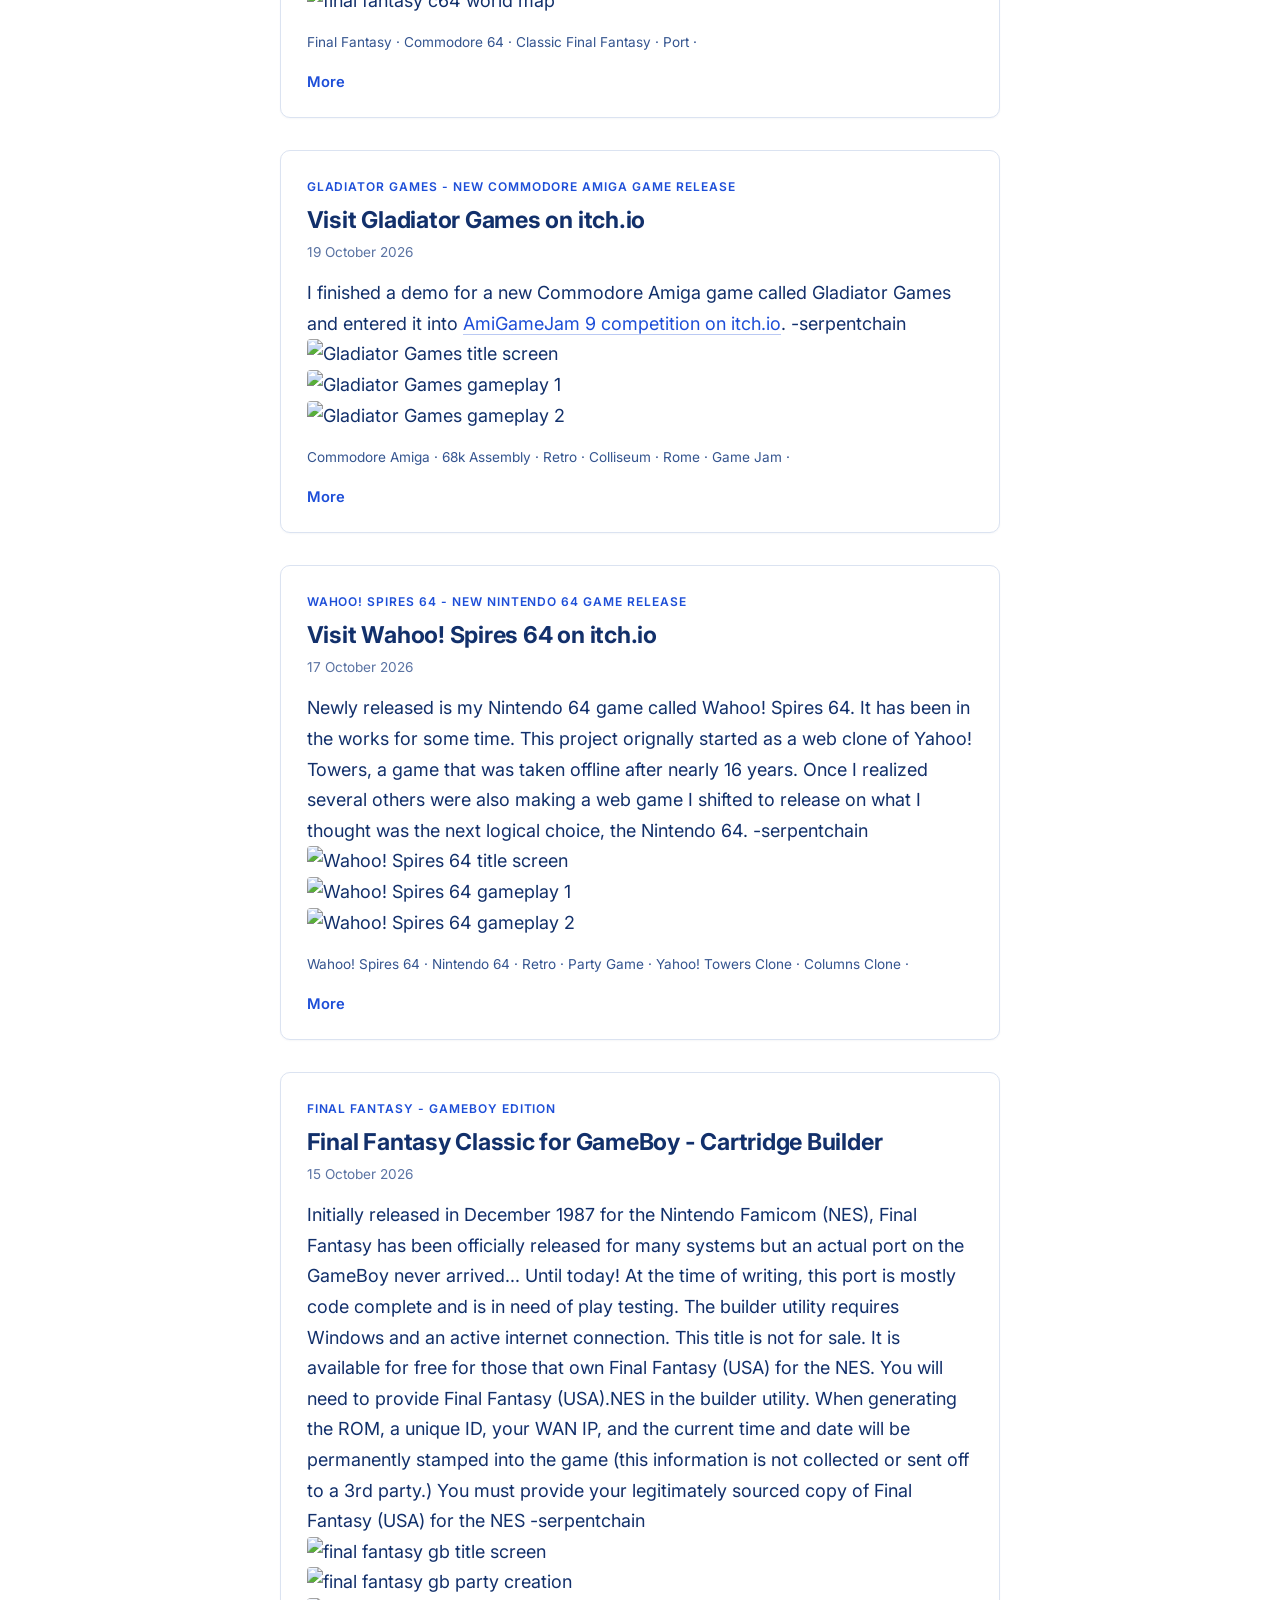
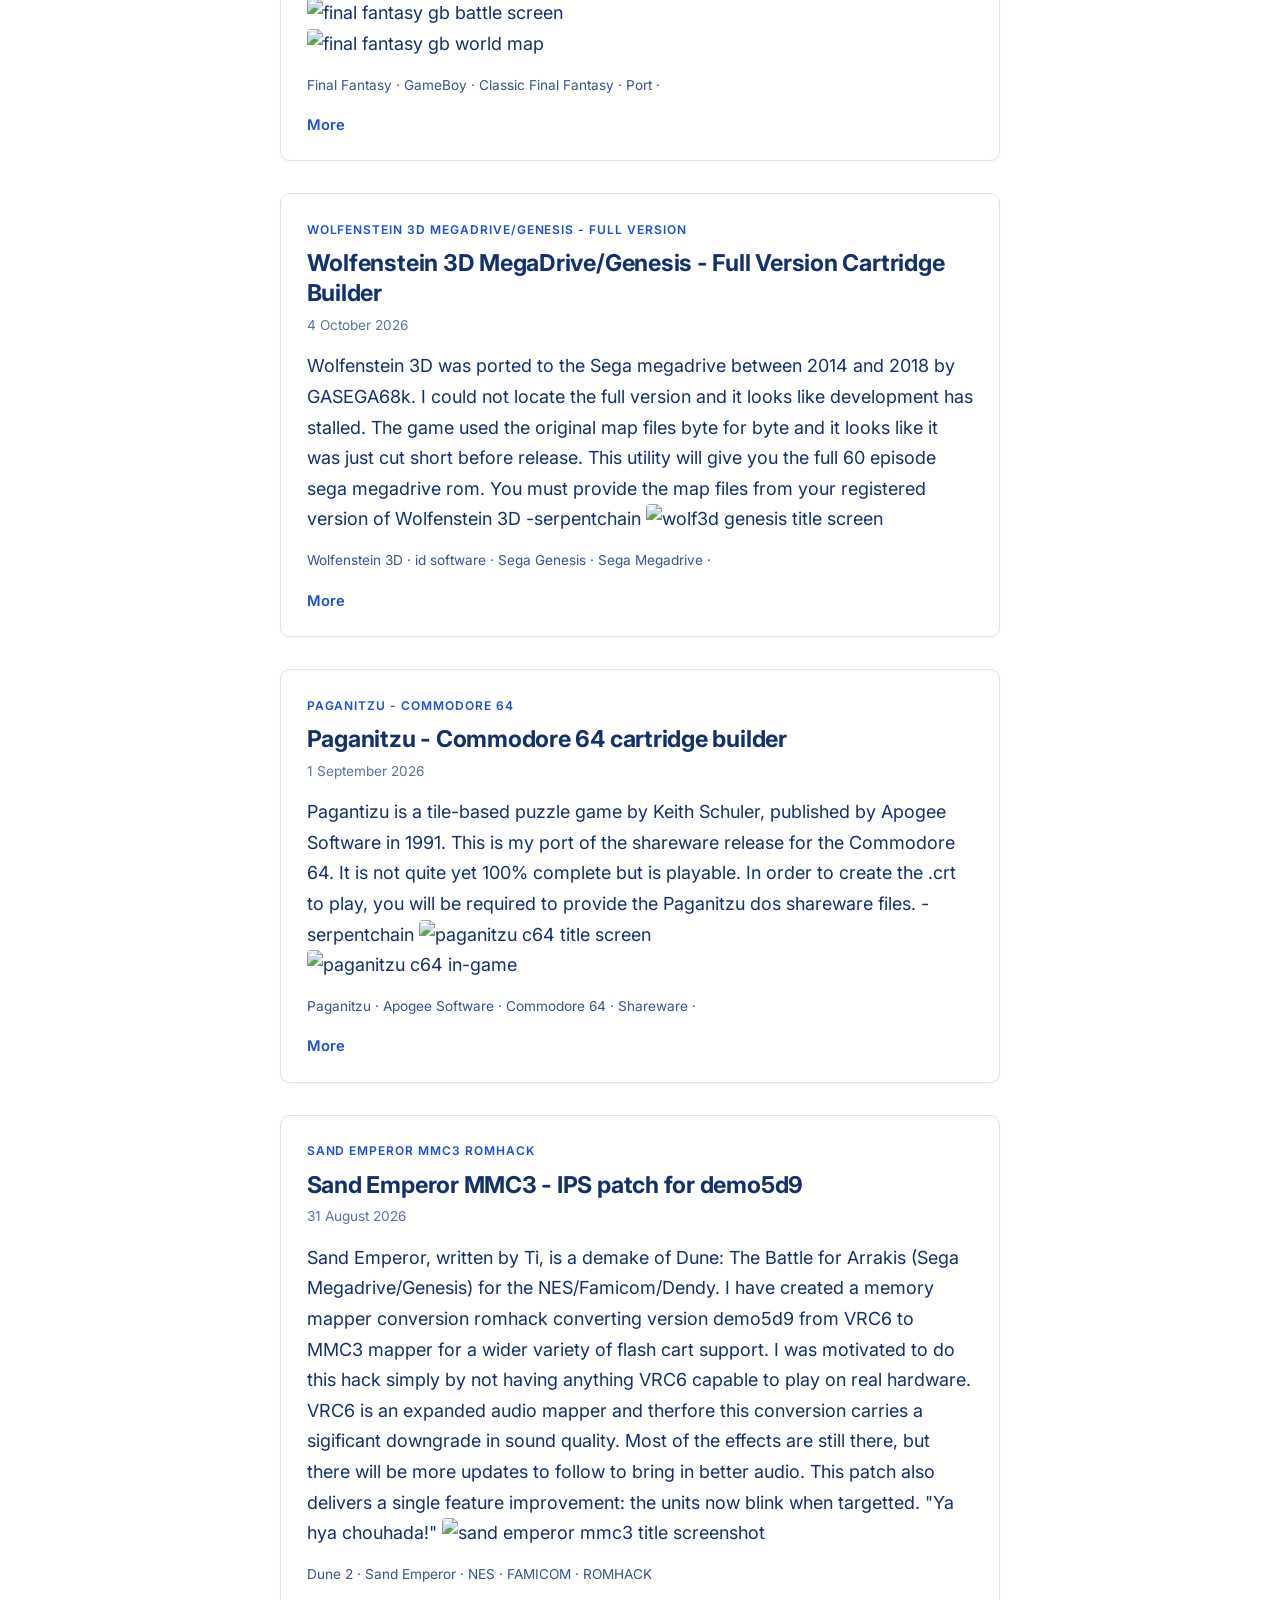
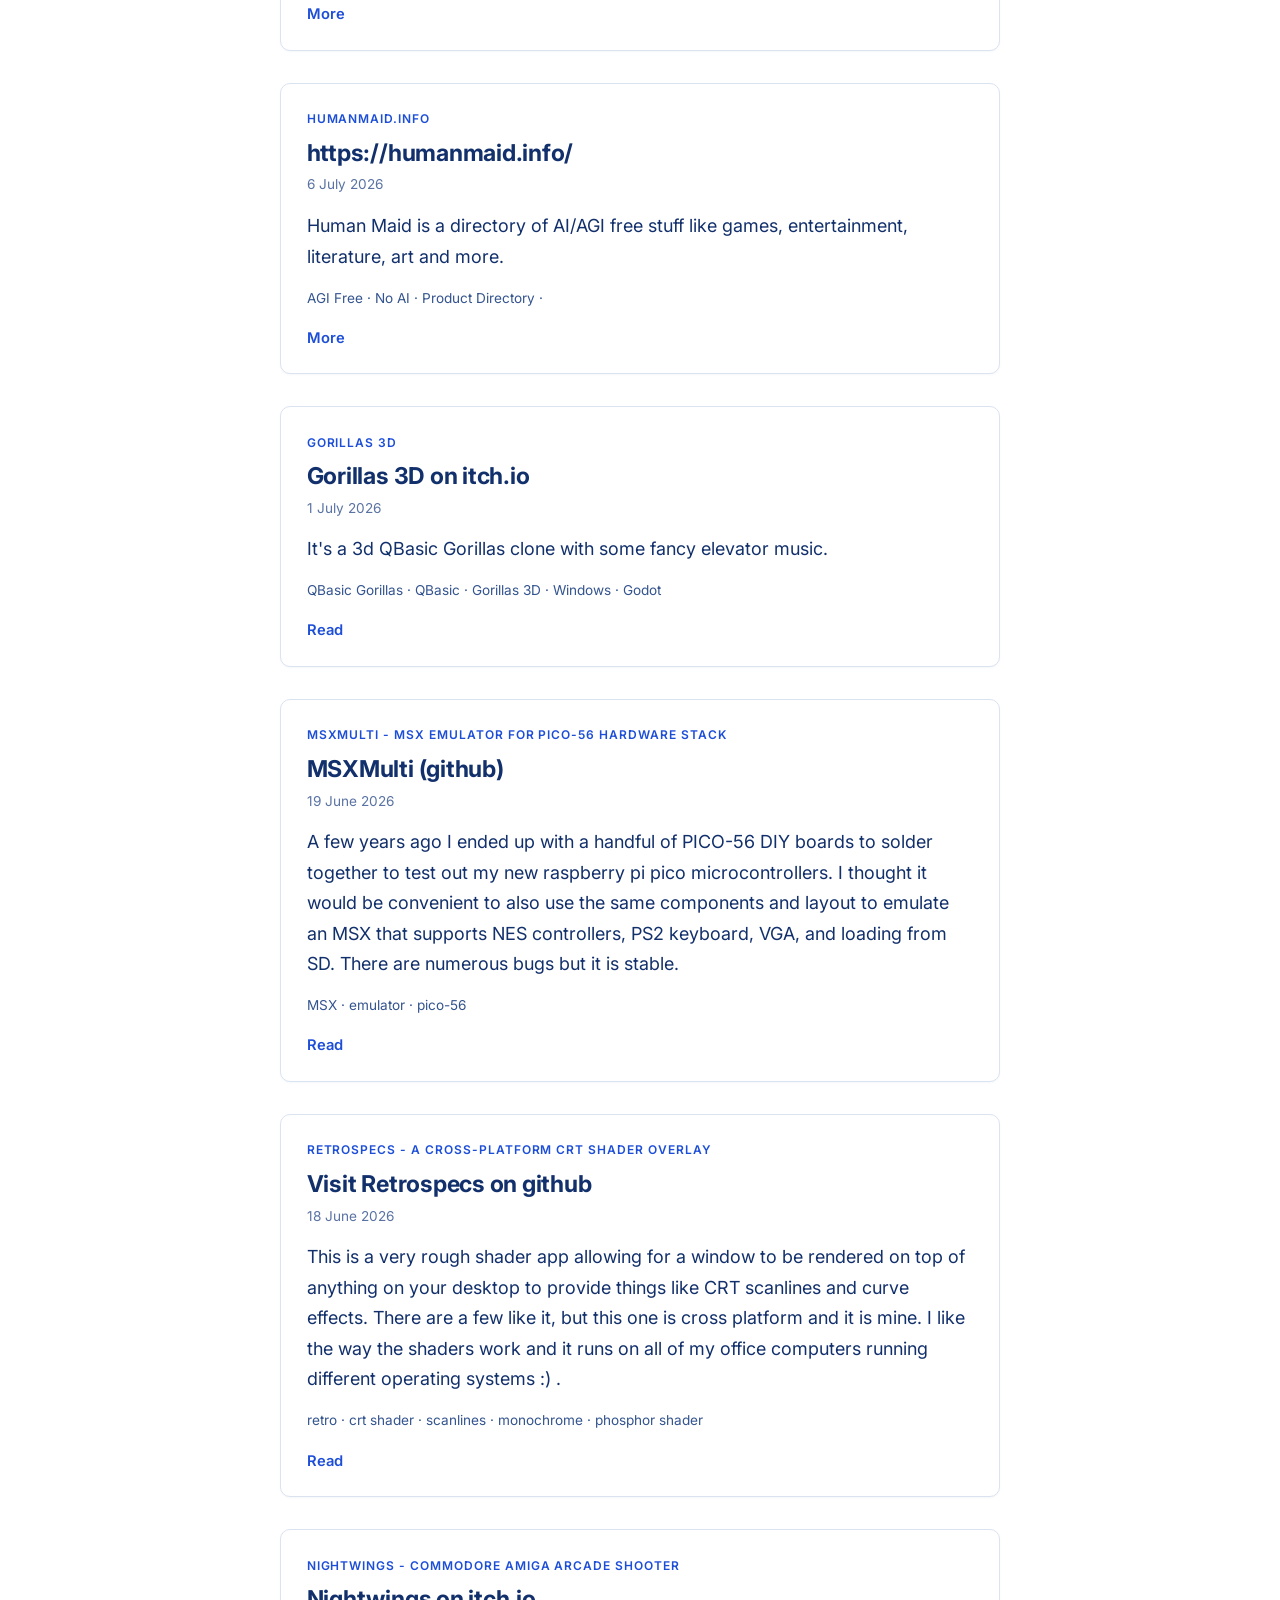
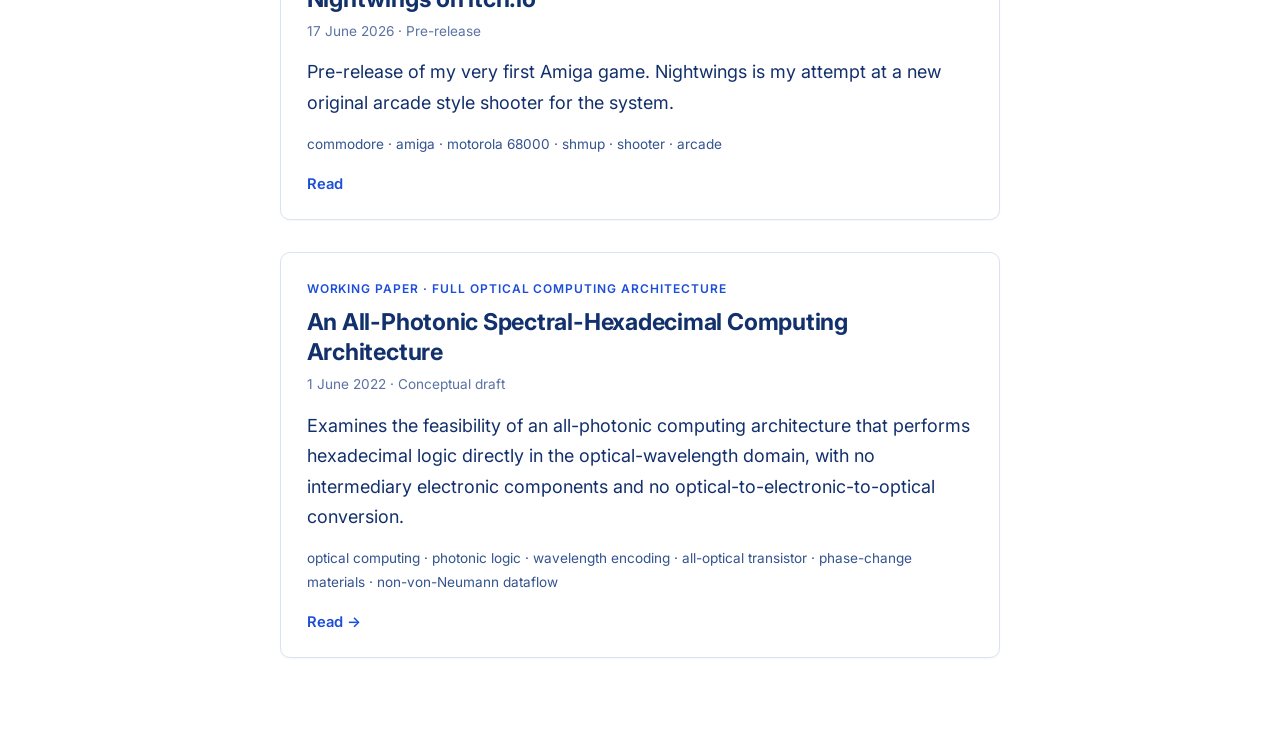
==== commit 3225e3e6: "Update index.html" ====
--- a/index.html
+++ b/index.html
@@ -94,10 +94,13 @@
 	<p class="post-summary">
 	  For a handful of years when I was young I would frequently visit wolf3dbunker.com. The website was also included in the readme 
 	  of Project Totengraeber and other places, but went nowhere for years. Control of the domain was lost over the years and so was the original site. 
-	  I scooped it up after I noticed the scammy domain squatters lost control over the years. Brian J. Rowan, if you're out there I have your domain if you
+	  I scooped it up after I noticed the scammy domain squatters lost control. Brian J. Rowan, if you're out there I have your domain if you
 	  want it back. It will house my fansite for a bit. -serpentchain
+	</p>
+ 	</br>
 	<img src="https://github.com/BlockTome-Ltd/wolf3dbunker.com.github.io/blob/main/assets/thumbs/wolf3dbunker1.png?raw=true" alt="wolf3dbunker page" /> </br>
 	<img src="https://github.com/BlockTome-Ltd/wolf3dbunker.com.github.io/blob/main/assets/thumbs/wolf3dbunker2.png?raw=true" alt="wolf3dbunker archive" /> </br>
+	 </br>
 	<p class="post-tags">
 	  Wolf3d Mods · Website · Wolfenstein 3D Page · wolf3dbunker · BJ Rowan  
 	</p>
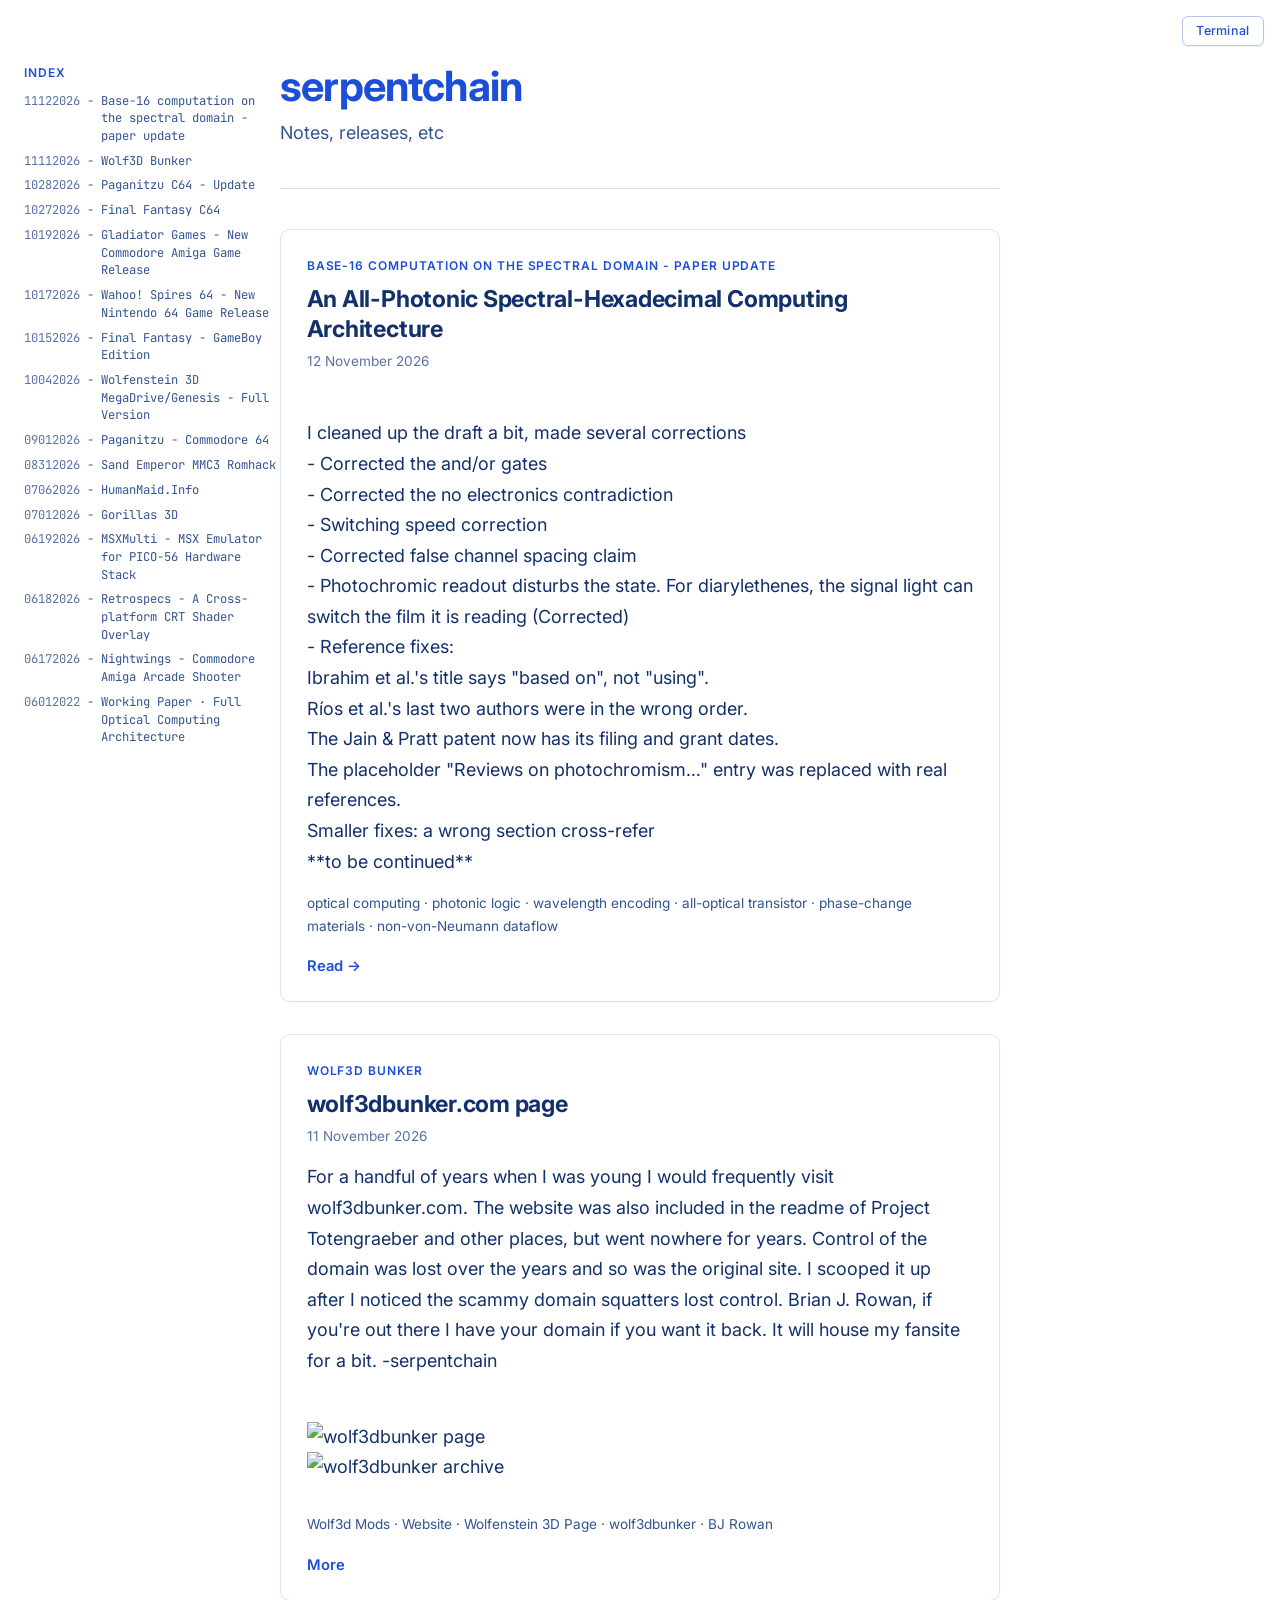
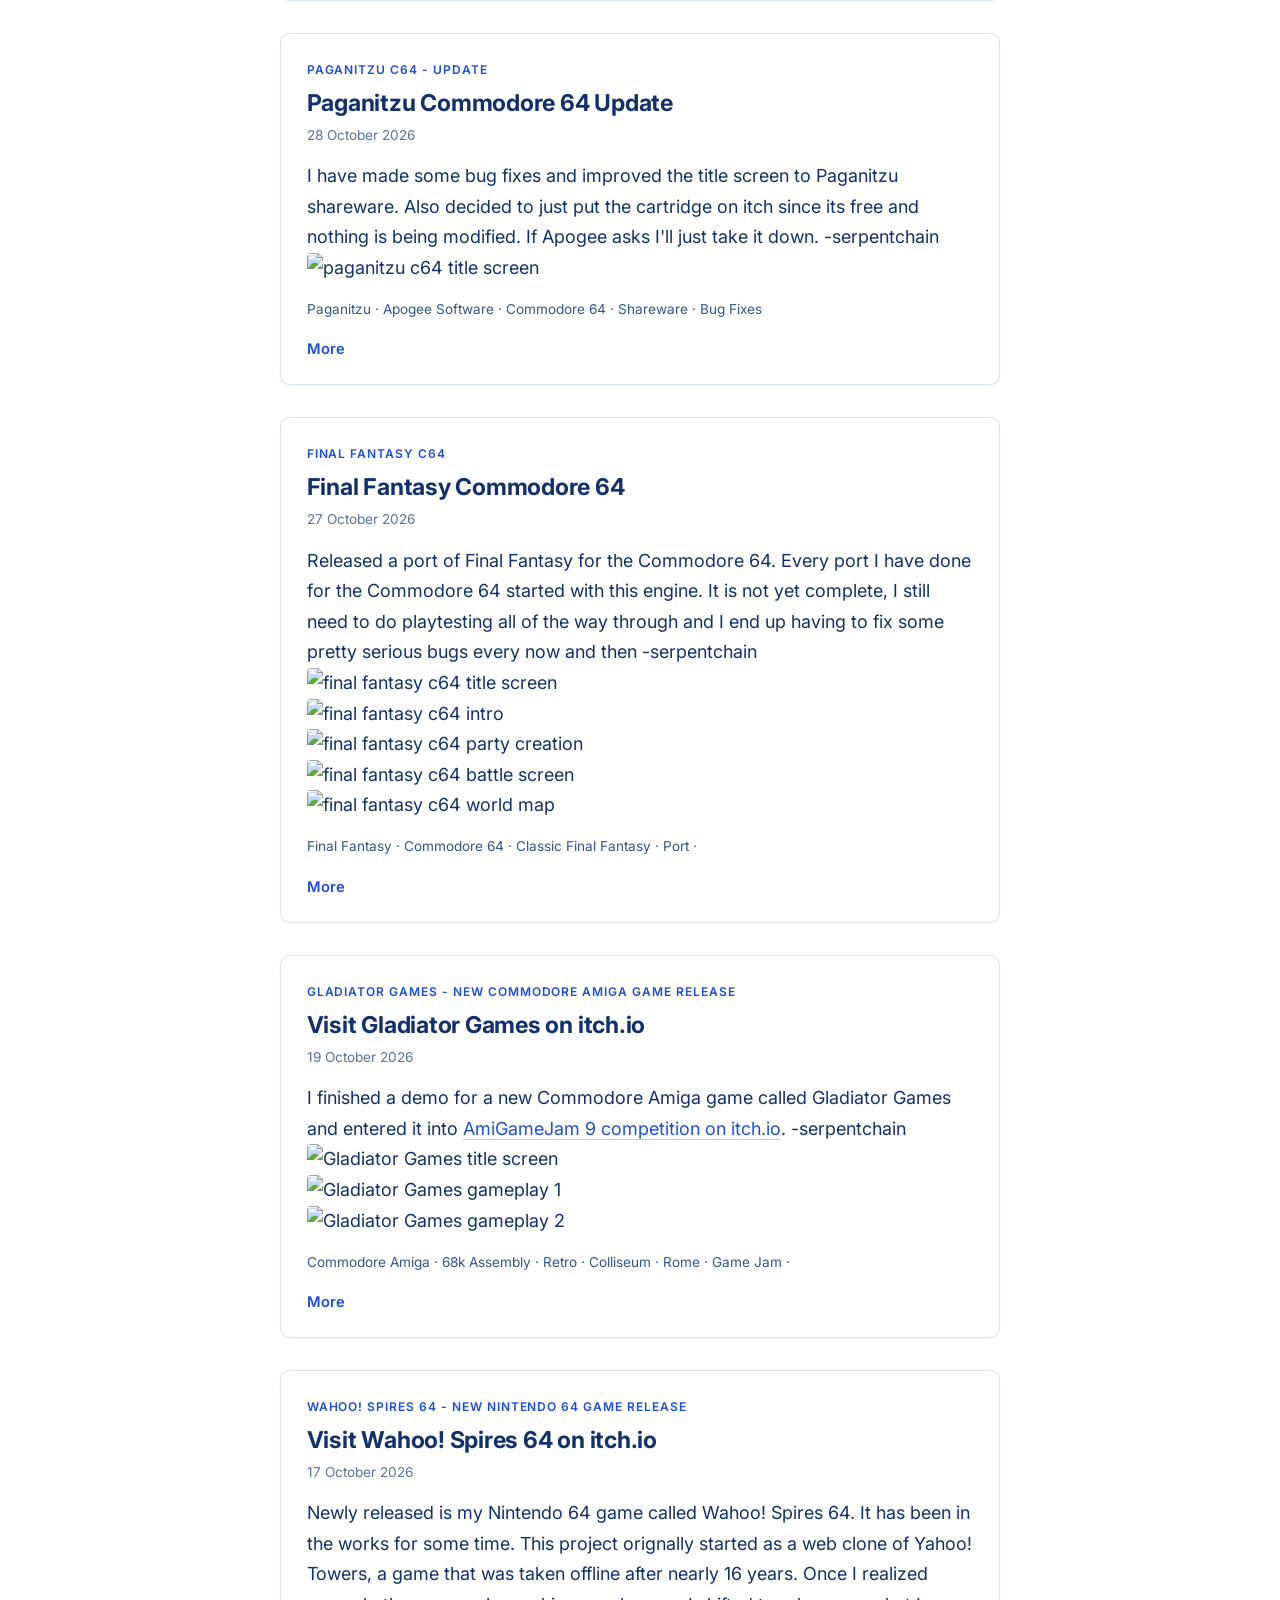
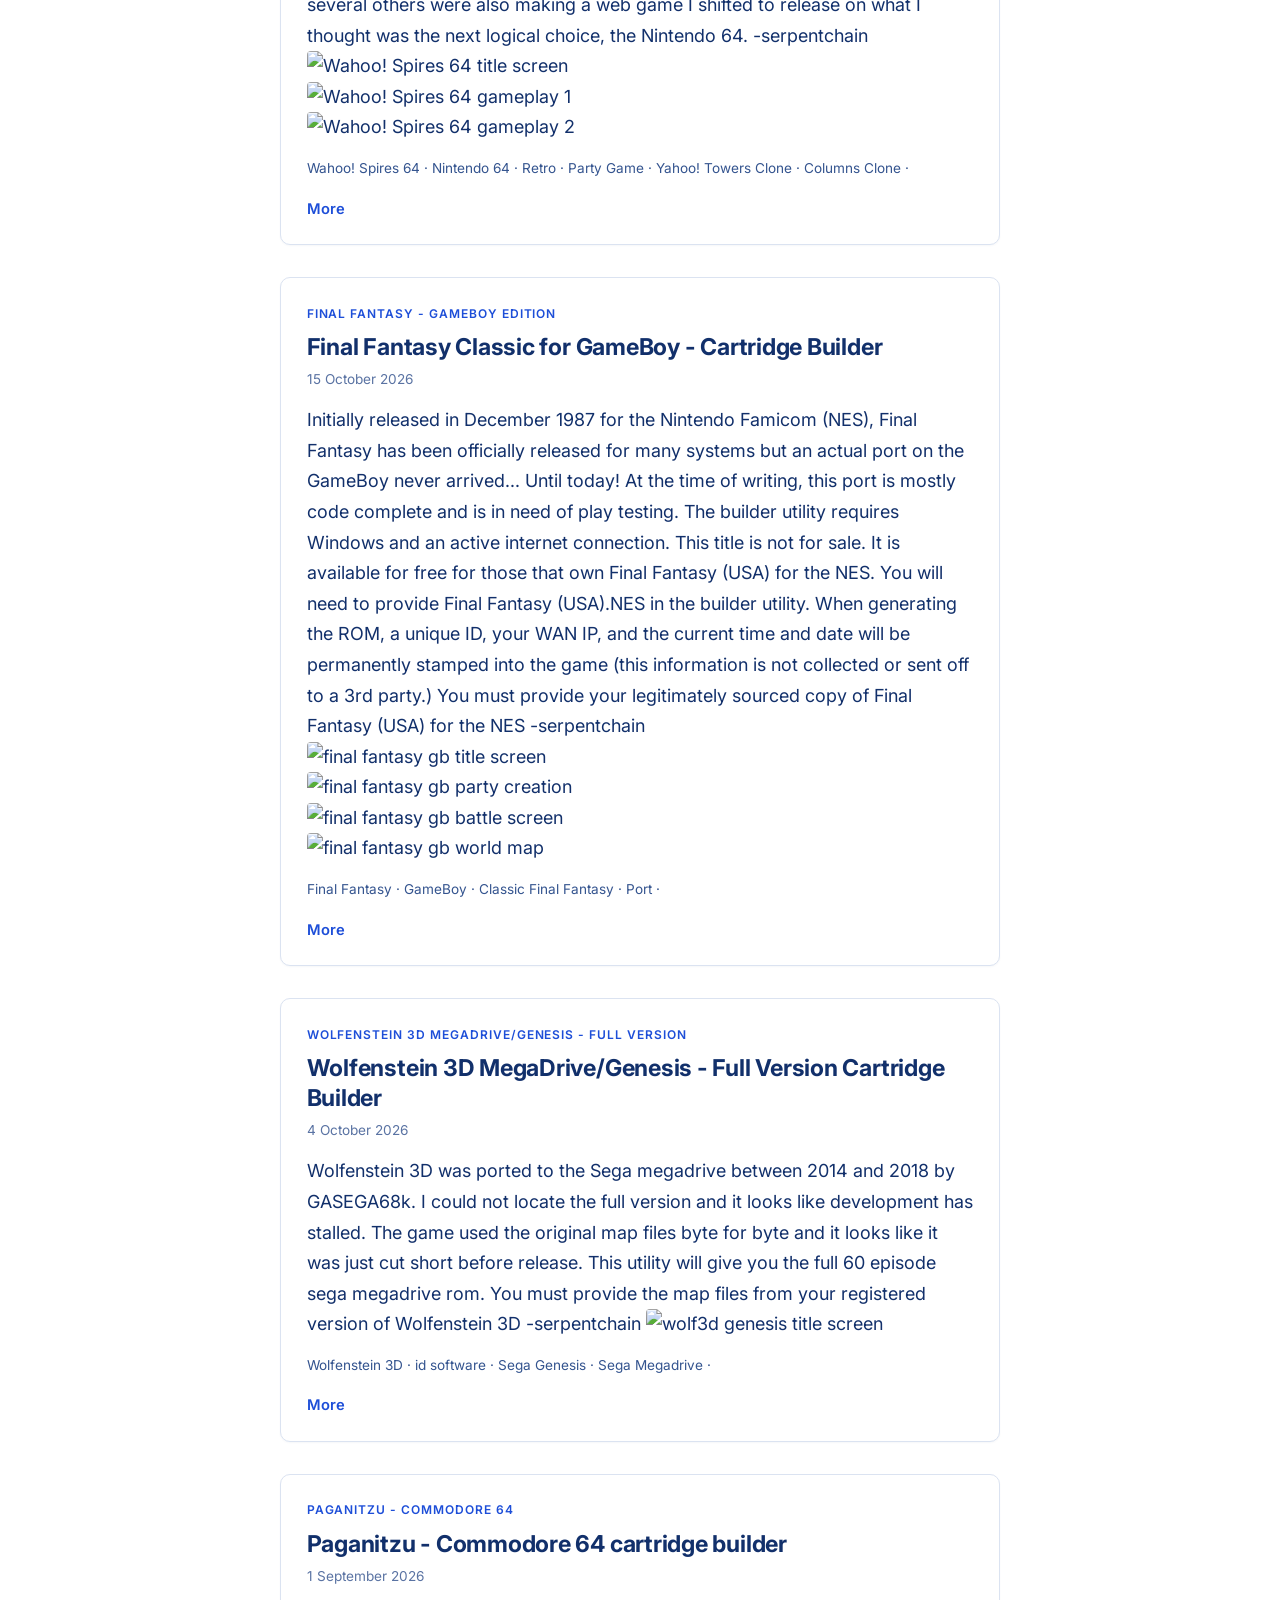
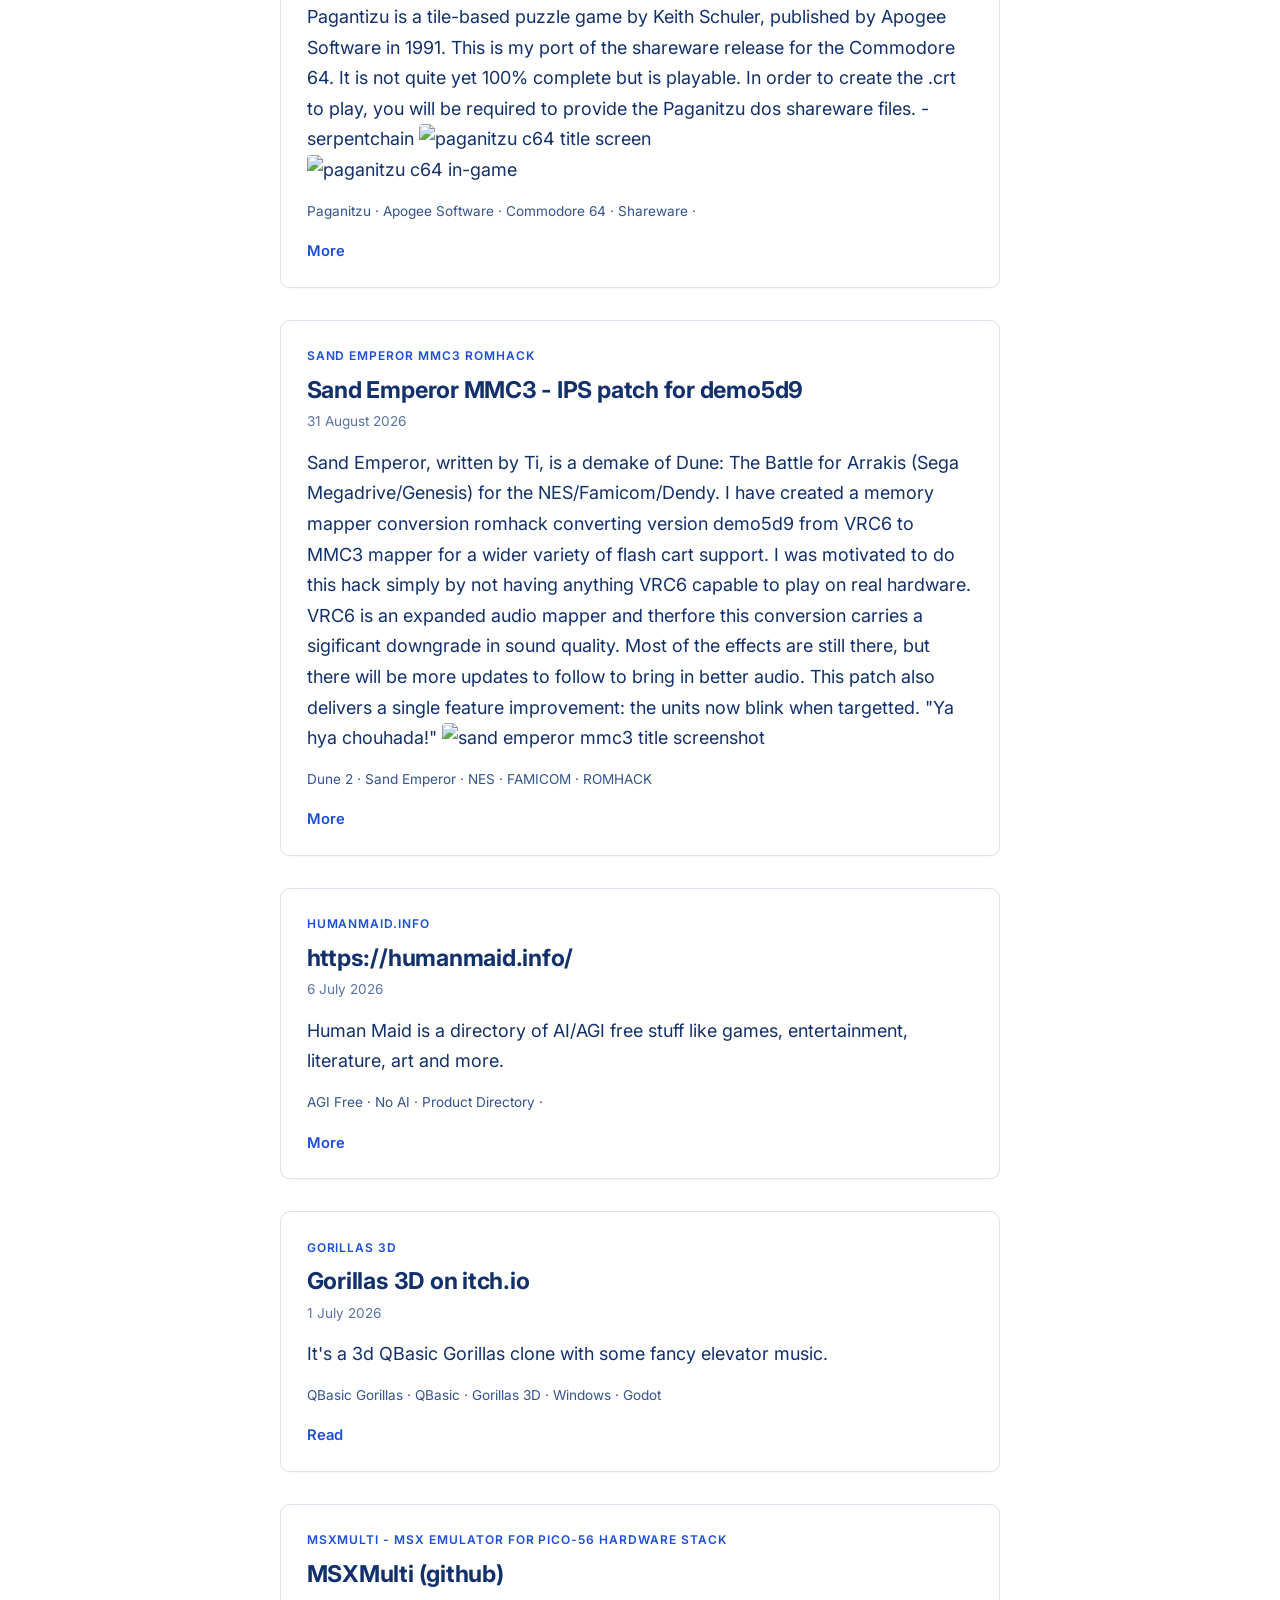
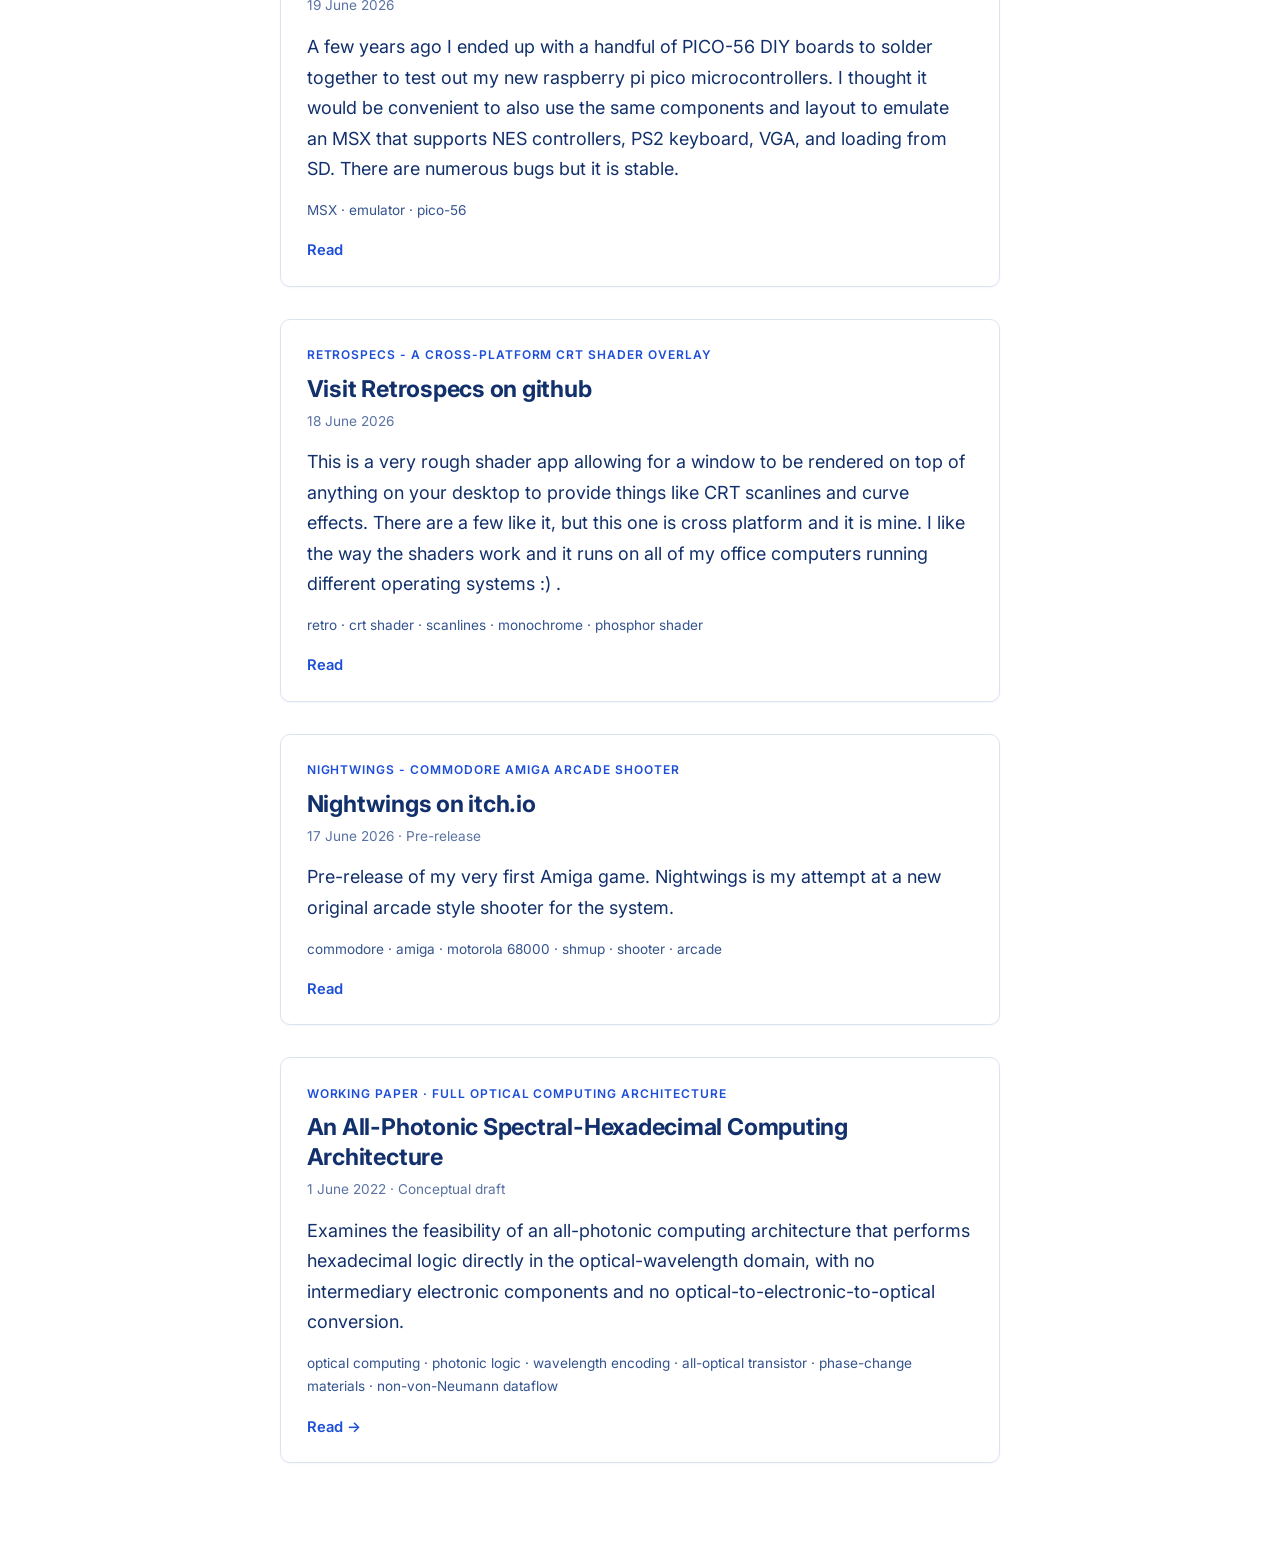
==== commit 098c1f0a: "Update index.html" ====
--- a/index.html
+++ b/index.html
@@ -84,6 +84,35 @@
 
     <section class="posts">
 
+      <!-- Post: research paper -->
+      <article class="post">
+        <p class="eyebrow">Base-16 computation on the spectral domain - paper update </p>
+        <h2 class="post-title">
+          <a href="pshc.html">An All-Photonic Spectral-Hexadecimal Computing Architecture</a>
+        </h2>
+        <p class="post-meta">12 November 2026</p>
+        <p class="post-summary"> </br>
+          I cleaned up the draft a bit, made several corrections </br>
+			- Corrected the and/or gates </br>
+			- Corrected the no electronics contradiction </br>
+			- Switching speed correction </br>
+			- Corrected false channel spacing claim </br>
+			- Photochromic readout disturbs the state. For diarylethenes, the signal light can switch the film it is reading (Corrected) </br>
+			- Reference fixes: </br>
+				Ibrahim et al.'s title says "based on", not "using". </br>
+				Ríos et al.'s last two authors were in the wrong order. </br>
+				The Jain & Pratt patent now has its filing and grant dates. </br>
+				The placeholder "Reviews on photochromism…" entry was replaced with real references. </br>
+				Smaller fixes: a wrong section cross-refer </br>
+		     **to be continued**  </br>
+        </p>
+        <p class="post-tags">
+          optical computing · photonic logic · wavelength encoding · all-optical transistor
+          · phase-change materials · non-von-Neumann dataflow
+        </p>
+        <p class="post-readmore"><a href="pshc.html">Read →</a></p>
+      </article>
+		
 
  <article class="post">
 	<p class="eyebrow">Wolf3D Bunker</p>
